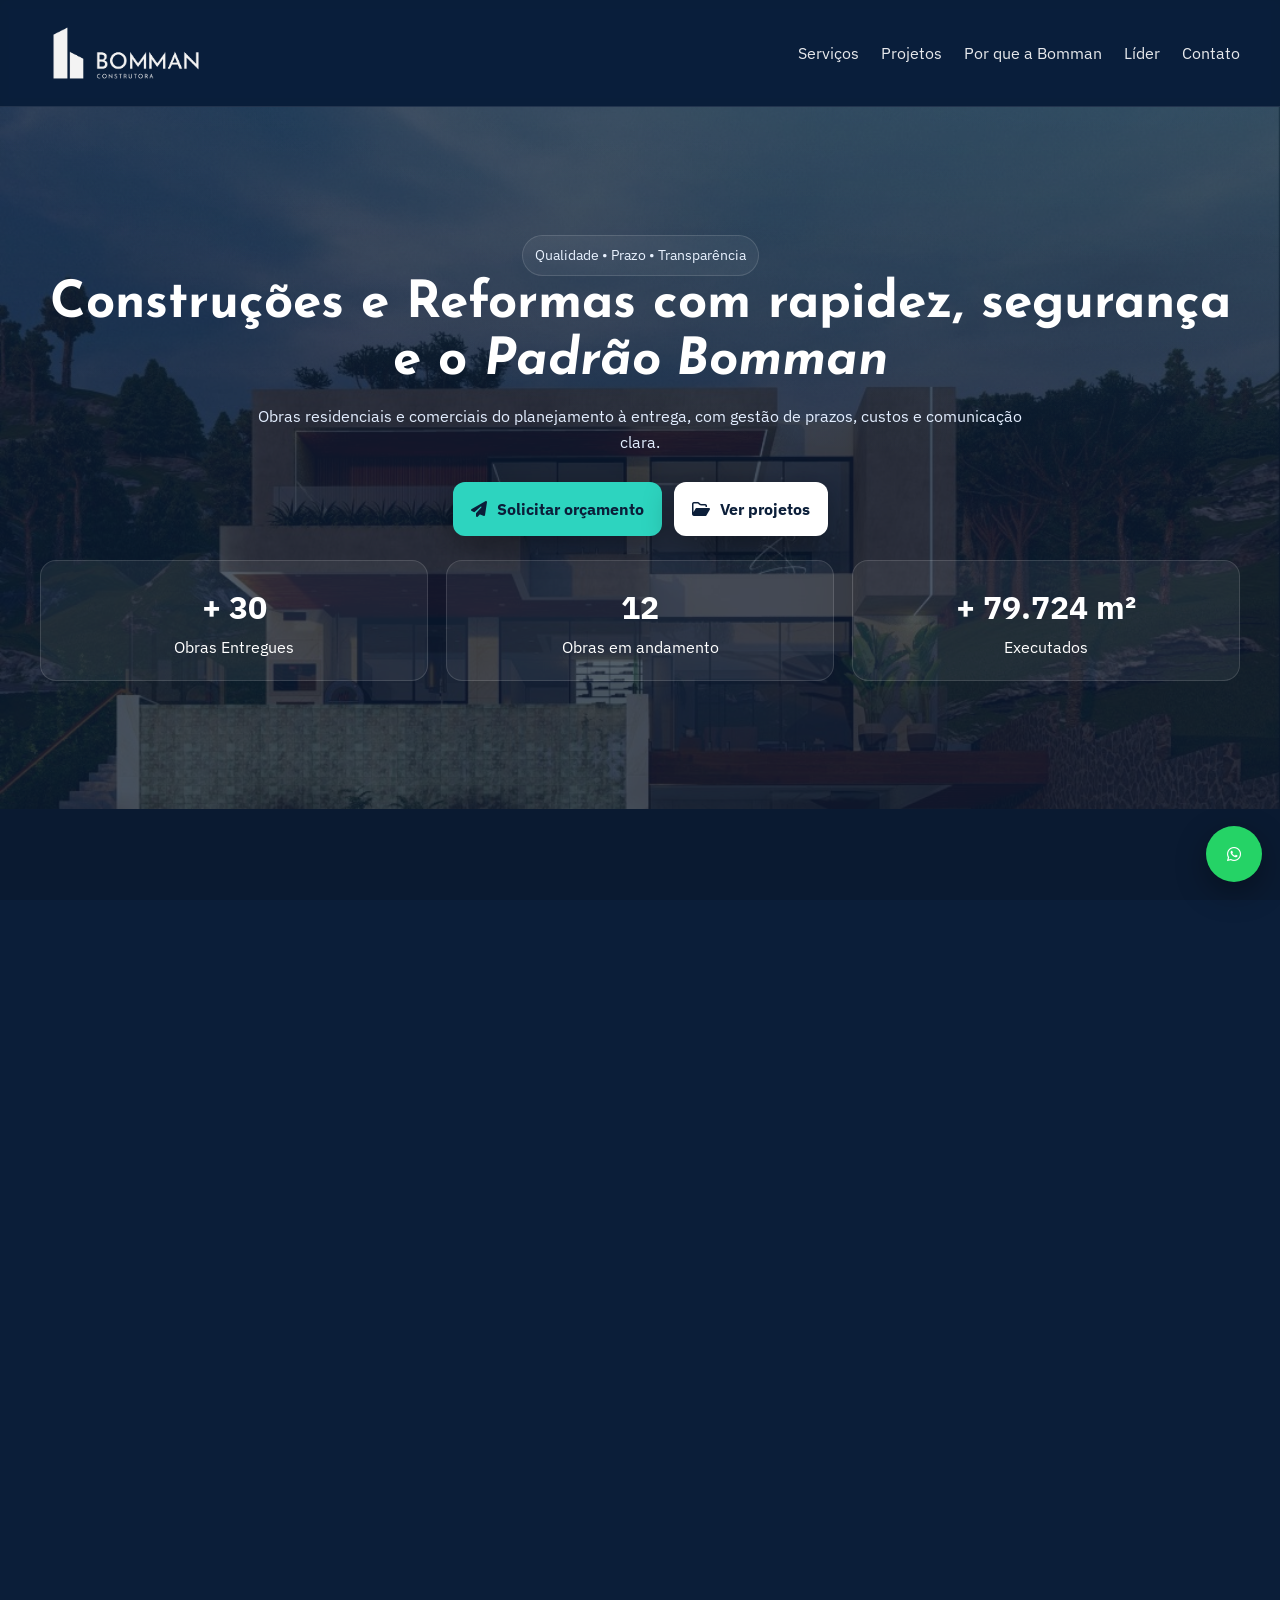
==== index.html @ c18bcabd "modularização" ====
﻿<!DOCTYPE html>
<html lang="pt-BR">
<head>
<meta charset="utf-8">
<meta name="viewport" content="width=device-width, initial-scale=1" />
<title>Bomman Construtora — Construções e Reformas com Padrão</title>
<meta name="description" content="Bomman Construtora: obras residenciais e comerciais, reformas e construções com rapidez, segurança e o Padrão Bomman.">
<meta name="theme-color" content="#0b1e39">
<link rel="preconnect" href="https://fonts.gstatic.com" crossorigin>
<link href="https://fonts.googleapis.com/css2?family=Josefin+Sans:wght@300;400;600;700&family=IBM+Plex+Sans:wght@300;400;500;600;700&display=swap" rel="stylesheet">
<link href="https://cdnjs.cloudflare.com/ajax/libs/font-awesome/6.5.0/css/all.min.css" rel="stylesheet">
<link rel="stylesheet" href="assets/css/styles.css">

<link rel="icon" type="image/x-icon" href="assets/img/favicon.ico">
<link rel="stylesheet" type="text/css" href="https://cdn.jsdelivr.net/npm/slick-carousel@1.8.1/slick/slick.css"/>
<link rel="stylesheet" type="text/css" href="https://cdn.jsdelivr.net/npm/slick-carousel@1.8.1/slick/slick-theme.css"/>
<script src="https://code.jquery.com/jquery-3.6.0.min.js"></script>
<script src="https://cdn.jsdelivr.net/npm/slick-carousel@1.8.1/slick/slick.min.js"></script>

















































</head>
<body>
<div class="progress" id="progress"></div>

<header class="header">
  <div class="container nav">
    <div class="brand"><a href="#home" class="brand-logo" aria-label="Bomman Construtora"><img src="assets/img/04-Logo-Horizontal-Light.png" alt="Bomman Construtora" height="78" style="width:auto;image-rendering:auto;display:block;"></a></div>
    <nav class="nav-links" aria-label="Principal">
      <a href="#servicos">Serviços</a>
      <a href="#portfolio">Projetos</a>
      <a href="#porque">Por que a Bomman</a>
      <a href="#lider">Líder</a>
      <a href="#contato">Contato</a>
    </nav>
    <button class="hamburger" aria-label="Menu"><i class="fa-solid fa-bars"></i></button>
  </div>
</header>

<!-- HERO -->
<section class="hero" id="home">
  <div class="inner container reveal">
    <span class="badge">Qualidade • Prazo • Transparência</span>
    <h1>Construções e Reformas com rapidez, segurança e o <em>Padrão Bomman</em></h1>
    <p>Obras residenciais e comerciais do planejamento à entrega, com gestão de prazos, custos e comunicação clara.</p>
    <div class="ctas">
      <a class="btn" href="#contato"><i class="fa-solid fa-paper-plane"></i> Solicitar orçamento</a>
      <a class="btn btn-outline" href="#portfolio"><i class="fa-regular fa-folder-open"></i> Ver projetos</a>
    </div>
    <div class="metrics mt-6">
      <div class="metric"><b class="count" data-target="30" data-prefix="+ ">0</b>Obras Entregues</div>
      <div class="metric"><b class="count" data-target="12">0</b>Obras em andamento</div>
      <div class="metric"><b class="count" data-target="80000" data-prefix="+ " data-suffix=" m²" data-format="br">0</b>Executados</div>
    </div>
  </div>
</section>


<!-- =================== QUEM SOMOS NÓS =================== -->

<section class="quem-somos section">
  <div class="container quem-grid">
    <div class="quem-text">
      <h2>Quem Somos Nós</h2>
      <p>A Bomman Construtora nasceu com o propósito de elevar o padrão da construção civil em Pernambuco. Atuamos com foco em qualidade, eficiência e relacionamento transparente, entregando obras que refletem o compromisso com a excelência e o respeito aos nossos clientes.</p>
    </div>
    <div class="quem-logo">
      <img src="assets/img/04-Logo-Horizontal-Light.png" alt="Bomman Construtora"></div>
  </div>
</section>


<!-- POR QUE A BOMMAN -->
<section class="section" id="porque">
  <div class="container">
    <div class="header-row">
      <h2>Por que a Bomman?</h2>
      <p class="sub">Diferenciais que viram recomendações</p>
    </div>
    <div class="center" style="margin:10px 0 16px"></div>
    <div id="pq-features" class="features">
      <div class="feature reveal">
        <i class="fi fa-solid fa-bolt"></i>
        <h3>Rapidez</h3>
        <p>Planejamento assertivo, suprimentos no tempo certo e equipes sincronizadas para entregar no prazo.</p>
      </div>
      <div class="feature reveal">
        <i class="fi fa-solid fa-shield-halved"></i>
        <h3>Segurança</h3>
        <p>Conformidade técnica (ABNT/NRs), gestão de riscos e respeito total às normas de segurança.</p>
      </div>
      <div class="feature reveal">
        <i class="fi fa-solid fa-handshake"></i>
        <h3>Confiabilidade</h3>
        <p>Transparência de custos e comunicação contínua. Você acompanha cada etapa da obra.</p>
      </div>
      <div class="feature reveal">
        <i class="fi fa-solid fa-star"></i>
        <h3>Padrão Bomman</h3>
        <p>Acabamento impecável, seleção criteriosa de materiais e checklist de qualidade em 100% dos serviços.</p>
      </div>
    </div>
  </div>
</section>

<!-- SERVIÇOS -->
<section class="section" id="servicos">
  <div class="container">
    <div class="header-row">
      <h2>Nossos Serviços</h2>
      <p class="sub">Soluções completas para sua obra</p>
    </div>

    <div class="grid grid-2">
      <!-- Card 1 -->
      <article class="card service-card reveal">
        <div class="card-body" style="padding:28px 28px 36px;">
          <div class="iconwrap" style="width:64px;height:64px;border-radius:14px;background:linear-gradient(135deg,#112845,#2b6fb0);color:#fff;display:grid;place-items:center;font-size:22px;margin-bottom:18px;">
            <i class="fa-solid fa-house-chimney"></i>
          </div>
          <h3 style="text-transform:uppercase;color:#112845;letter-spacing:.6px;">Construção de casas</h3>
          <p style="margin-top:12px;color:#133055;opacity:.9">Projetos e execução completa para residências com gestão técnica e qualidade construtiva.</p>
        </div>
      </article>

      <!-- Card 2 -->
      <article class="card service-card reveal">
        <div class="card-body" style="padding:28px 28px 36px;">
          <div class="iconwrap" style="width:64px;height:64px;border-radius:14px;background:linear-gradient(135deg,#112845,#2b6fb0);color:#fff;display:grid;place-items:center;font-size:22px;margin-bottom:18px;">
            <i class="fa-solid fa-computer"></i>
          </div>
          <h3 style="text-transform:uppercase;color:#112845;letter-spacing:.6px;">Projetos de engenharia e arquitetura</h3>
          <p style="margin-top:12px;color:#133055;opacity:.9">Elaboração de projetos técnicos, compatibilização e acompanhamento técnico.</p>
        </div>
      </article>

      <!-- Card 3 -->
      <article class="card service-card reveal">
        <div class="card-body" style="padding:28px 28px 36px;">
          <div class="iconwrap" style="width:64px;height:64px;border-radius:14px;background:linear-gradient(135deg,#112845,#2b6fb0);color:#fff;display:grid;place-items:center;font-size:22px;margin-bottom:18px;">
            <i class="fa-solid fa-trowel-bricks"></i>
          </div>
          <h3 style="text-transform:uppercase;color:#112845;letter-spacing:.6px;">Reformas, retrofits e ampliações de alto padrão</h3>
          <p style="margin-top:12px;color:#133055;opacity:.9">Intervenções que valorizam e modernizam ambientes mantendo a excelência construtiva.</p>
        </div>
      </article>

      <!-- Card 4 -->
      <article class="card service-card reveal">
        <div class="card-body" style="padding:28px 28px 36px;">
          <div class="iconwrap" style="width:64px;height:64px;border-radius:14px;background:linear-gradient(135deg,#112845,#2b6fb0);color:#fff;display:grid;place-items:center;font-size:22px;margin-bottom:18px;">
            <i class="fa-solid fa-handshake"></i>
          </div>
          <h3 style="text-transform:uppercase;color:#112845;letter-spacing:.6px;">Consultoria para financiamento e aprovação em prefeitura</h3>
          <p style="margin-top:12px;color:#133055;opacity:.9">Suporte técnico e documental para aprovação de projetos e orientação sobre financiamentos.</p>
        </div>
      </article>
    </div>
  </div>
</section>



<!-- VÍDEO INSTITUCIONAL -->
<section class="section video-block" id="video">
  <div class="container">
    <div class="header-row">
      <h2>Vídeo institucional</h2>
      <p class="sub">Conheça nosso padrão de obra</p>
    </div>

    <div class="video-wrap reveal">
     <img class="video-poster" src="assets/img/Bomman foto do Video.png" alt="Capa do vídeo">
      <div class="video-overlay">
        <button class="play-btn" id="openVideo" aria-label="Reproduzir vídeo">
          <i class="fa-solid fa-play"></i>
        </button>
        <span class="video-label">Assista ao vídeo</span>
      </div>
    </div>
  </div>
</section>


<!-- =================== NOSSOS DIFERENCIAIS (abaixo do vídeo) =================== -->
<section id="diferenciais">
  <div class="diff-wrap">
    <div class="container">
      <span class="diff-eyebrow">Nossos diferenciais</span>
      <h2 class="diff-title">Transparência, eficiência e presença em campo</h2>
      <p class="diff-sub">Clique nos itens para ver evidências reais do nosso acompanhamento e gestão.</p>

      <div class="diff-accordion">
        <details class="diff-item" open>
          <summary class="diff-summary"><span class="icon"><img src="assets/img/Sistema de gestao completo todo branco.png" alt="Sistema de gestão completo" style="width:48px;height:48px;object-fit:contain;display:inline-block;vertical-align:-6px;"></span> <b>Sistema de gestão completo</b></summary>
          <div class="diff-content" style="display:flex; gap:16px; padding:0 18px 18px 56px; overflow-x:auto;">
            <img src="assets/img/Gesta.jpg" alt="Cronograma de obra — Sistema de gestão" style="flex:0 0 calc(50% - 8px); width:calc(50% - 8px); object-fit:contain; height:auto;;">
            <img src="assets/img/Gesta2.jpg" alt="Relatório financeiro da obra — Sistema de gestão" style="flex:0 0 calc(50% - 8px); width:calc(50% - 8px); object-fit:contain; height:auto;;">
            <img src="assets/img/Gesta3.jpg" alt="Relatório complementar — Sistema de gestão" style="flex:0 0 calc(50% - 8px); width:calc(50% - 8px); object-fit:contain; height:auto;;">
            <img src="assets/img/Gesta4.jpg" alt="Centro de custos e gráficos — Sistema de gestão" style="flex:0 0 calc(50% - 8px); width:calc(50% - 8px); object-fit:contain; height:auto;;">
          </div>
        </details>

        <details class="diff-item">
          <summary class="diff-summary"><span class="icon"><img src="assets/img/Diario de obra todo branco.png" alt="Diário de obras" style="width:48px;height:48px;object-fit:contain;display:inline-block;vertical-align:-6px;"></span> <b>Diário de obras (fotos e relatórios)</b></summary>
          <div class="diff-content" style="display:flex; gap:16px; padding:0 18px 18px 56px; overflow-x:auto;">
            <img src="assets/img/diario1.jpg" alt="Registros de obra - conversas e fotos" style="flex:0 0 calc(50% - 8px); width:calc(50% - 8px); object-fit:contain; height:auto;">
            <img src="assets/img/diario2.png" alt="Registros de obra - diário fotográfico" style="flex:0 0 calc(50% - 8px); width:calc(50% - 8px); object-fit:contain; height:auto;">
          </div>
        </details>

        <details class="diff-item">
          <summary class="diff-summary"><span class="icon"><img src="assets/img/Equipe presente em campo engenharia  todo branco.png" alt="Equipe presente em campo" style="width:48px;height:48px;object-fit:contain;display:inline-block;vertical-align:-6px;"></span> <b>Equipe presente em campo</b></summary>
          <div class="diff-content" style="display:flex; gap:16px; padding:0 18px 18px 56px; overflow-x:auto;">
            <img src="assets/img/equipe1.jpg" alt="Equipe Bomman em obra - registro 1" style="flex:0 0 calc(33.33% - 11px); width:calc(33.33% - 11px); object-fit:contain; height:auto;">
            <img src="assets/img/equipe2.jpg" alt="Equipe Bomman em obra - registro 2" style="flex:0 0 calc(33.33% - 11px); width:calc(33.33% - 11px); object-fit:contain; height:auto;">
            <img src="assets/img/equipe3.jpg" alt="Equipe Bomman em obra - registro 3" style="flex:0 0 calc(33.33% - 11px); width:calc(33.33% - 11px); object-fit:contain; height:auto;">
            <img src="assets/img/equipe4.jpg" alt="Equipe Bomman em obra - registro 4" style="flex:0 0 calc(33.33% - 11px); width:calc(33.33% - 11px); object-fit:contain; height:auto;">
            <img src="assets/img/equipe5.jpg" alt="Equipe Bomman em obra - registro 5" style="flex:0 0 calc(33.33% - 11px); width:calc(33.33% - 11px); object-fit:contain; height:auto;">
            <img src="assets/img/equipe6.jpg" alt="Equipe Bomman em obra - registro 6" style="flex:0 0 calc(33.33% - 11px); width:calc(33.33% - 11px); object-fit:contain; height:auto;">
          </div>
        </details>

        
<details class="diff-item">
          <summary class="diff-summary"><span class="icon"><img src="assets/img/Qualidade e controle por etapa todo branco.png" alt="Qualidade na entrega" style="width:48px;height:48px;object-fit:contain;display:inline-block;vertical-align:-6px;"></span> <b>Qualidade na entrega</b></summary>
          <div class="diff-content" style="display:flex; gap:16px; padding:0 18px 18px 56px; overflow-x:auto;">
            <img src="assets/img/qualidade1.jpg" alt="Trabalho entregue - registro 1" style="flex:0 0 calc(50% - 10px); width:calc(50% - 10px); object-fit:contain; height:auto;">
            <img src="assets/img/qualidade2.jpg" alt="Trabalho entregue - registro 2" style="flex:0 0 calc(50% - 10px); width:calc(50% - 10px); object-fit:contain; height:auto;">
            <img src="assets/img/qualidade3.jpg" alt="Trabalho entregue - registro 3" style="flex:0 0 calc(50% - 10px); width:calc(50% - 10px); object-fit:contain; height:auto;">
            <img src="assets/img/qualidade4.jpg" alt="Trabalho entregue - registro 4" style="flex:0 0 calc(50% - 10px); width:calc(50% - 10px); object-fit:contain; height:auto;">
            <img src="assets/img/qualidade5.jpg" alt="Trabalho entregue - registro 5" style="flex:0 0 calc(50% - 10px); width:calc(50% - 10px); object-fit:contain; height:auto;">
            <img src="assets/img/qualidade6.jpg" alt="Trabalho entregue - registro 6" style="flex:0 0 calc(50% - 10px); width:calc(50% - 10px); object-fit:contain; height:auto;">
          </div>
        </details>

      </div>
    </div>
  </div>
</section>


</section>


<!-- PORTFÓLIO (Slick unificado) -->
<section class="section" id="portfolio" aria-label="Portfólio">
  <div class="container">
    <div class="header-row">
      <h2>Projetos em Andamento</h2>
      <p class="sub">Clique para ampliar</p>
    </div>

    <div class="portfolio-slick">
      <div class="portfolio-item"><img class="lb" src="assets/img/projeto1.jpg" alt="Projeto 01"></div>
      <div class="portfolio-item"><img class="lb" src="assets/img/projeto2.jpg" alt="Projeto 02"></div>
      <div class="portfolio-item"><img class="lb" src="assets/img/projeto3.jpg" alt="Projeto 03"></div>
      <div class="portfolio-item"><img class="lb" src="assets/img/projeto4.jpg" alt="Projeto 04"></div>
      <div class="portfolio-item"><img class="lb" src="assets/img/projeto5.jpg" alt="Projeto 05"></div>
      <div class="portfolio-item"><img class="lb" src="assets/img/projeto6.jpg" alt="Projeto 06"></div>
      <div class="portfolio-item"><img class="lb" src="assets/img/projeto7.jpg" alt="Projeto 07"></div>
      <div class="portfolio-item"><img class="lb" src="assets/img/projeto8.jpg" alt="Projeto 08"></div>
      <div class="portfolio-item"><img class="lb" src="assets/img/projeto9.jpg" alt="Projeto 09"></div>
      <div class="portfolio-item"><img class="lb" src="assets/img/projeto10.jpg" alt="Projeto 10"></div>
    </div>
  </div>
</section>

<!-- DEPOIMENTOS -->
<section class="elementor-section">
  <h2 class="elementor-heading-title">O que dizem nossos <b>clientes</b></h2>

  <div class="ha-slick-carousel">
    
    <!-- Exemplo: basta duplicar este bloco <div class="phone-item"> para adicionar mais prints -->
    <div class="phone-item">
      <div class="phone-frame">
        <img src="assets/img/cliente1.png" alt="Depoimento Cliente 1">
      </div>
    </div>
    <div class="phone-item">
      <div class="phone-frame">
        <img src="assets/img/cliente2.jpeg" alt="Depoimento Cliente 2">
      </div>
    </div>
    <div class="phone-item">
      <div class="phone-frame">
        <img src="assets/img/cliente4.png" alt="Depoimento Cliente 4">
      </div>
    </div>
<div class="phone-item">
      <div class="phone-frame">
        <img src="assets/img/cliente5.png" alt="Depoimento Cliente 5">
      </div>
    </div>
    <div class="phone-item">
      <div class="phone-frame">
        <img src="assets/img/cliente3.jpeg" alt="Depoimento Cliente 3">
      </div>
    </div>


  </div>
</section>







<!-- LÍDER -->
<section class="section" id="lider" aria-label="Líder">
  <div class="container">
    <div class="header-row">
      <h2>Líder</h2>
      <p class="sub">Responsável técnico e visão de excelência</p>
    </div>
    <div class="leader reveal">
      <img loading="lazy" src="assets/img/amadeu.jpg" alt="Amadeu Bomman — Engenheiro Civil">
      <div>
        <h3>Amadeu Bomman</h3>
        <div class="role">Engenheiro Civil • Especialização em Engenharia de Segurança do Trabalho • MBA em Gestão de Pessoas (Liderança)</div>
        <p class="mt-6">Conduz cada projeto com planejamento, segurança e transparência. Engenheiro civil, com especialização em Engenharia de Segurança do Trabalho e MBA em Gestão de Pessoas com foco em liderança organizacional. Mas mais do que títulos, carrega experiências que moldaram seu olhar sobre o que realmente significa construir.</p>
        <ul>
          <li>CREA ativo • Atualização contínua</li>
          <li>Gestão de cronograma e orçamento</li>
          <li>Boas práticas de sustentabilidade</li>
        </ul>
        <div class="mt-6">
          <a class="btn" href="#contato"><i class="fa-solid fa-calendar-check"></i> Agendar conversa</a>
        </div>
      </div>
    </div>
  </div>
</section>

<!-- CONTATO -->
<section class="section" id="contato" aria-label="Contato">
  <div class="container">
    <div class="header-row">
      <h2>Fale Conosco</h2>
      <p class="sub">Responderemos o quanto antes</p>
    </div>

    <div class="contact">
      
<form id="form" class="form" method="POST" action="https://formsubmit.co/amadeu@bomman.com.br">
  <!-- anti-spam -->
  <input type="text" name="_honey" style="display:none">
  <input type="hidden" name="_captcha" value="false">
  <input type="hidden" name="_subject" value="Contato do site - Bomman">
  <input type="hidden" name="_template" value="table">

  <div class="field">
    <label for="nome">Seu nome</label>
    <input id="nome" name="name" required minlength="3" placeholder="Seu nome completo">
  </div>
  <div class="field">
    <label for="email">Seu e-mail</label>
    <input id="email" name="email" type="email" required placeholder="voce@email.com">
  </div>
  <div class="field">
    <label for="msg">Mensagem</label>
    <textarea id="msg" name="message" rows="5" required minlength="10" placeholder="Conte rapidamente o que precisa"></textarea>
  </div>
  <button class="btn-send" type="submit"><i class="fa-solid fa-envelope"></i> Enviar mensagem</button>
  <p id="status" class="sub" aria-live="polite" style="margin-top:8px"></p>
</form>


      <aside class="aside">
        <div class="tile">
          <h3>Atendimento</h3>
          <p><i class="fa-brands fa-whatsapp"></i> WhatsApp: <b>+55 81 9888-9698</b></p>
          <p><i class="fa-solid fa-at"></i> E-mail: <b>contato@bomman.com.br</b></p>
        </div>
        <div class="tile">
          <h3>Redes sociais</h3>
          <div class="social">
            <a href="https://wa.me/5581998889698?text=Ol%C3%A1%2C%20Bomman!%20Tenho%20interesse%20em%20receber%20um%20or%C3%A7amento." target="_blank" rel="noopener" aria-label="WhatsApp"><i class="fa-brands fa-whatsapp"></i></a>
            <a href="https://www.instagram.com/bommanconstrutora/" target="_blank" rel="noopener" aria-label="Instagram"><i class="fa-brands fa-instagram"></i></a>
            <a href="https://www.linkedin.com/company/bomman-construtora/" target="_blank" rel="noopener" aria-label="LinkedIn"><i class="fa-brands fa-linkedin"></i></a>
            <a href="mailto:contato@bomman.com.br" aria-label="E-mail"><i class="fa-solid fa-envelope"></i></a>
          </div>
        </div>
        <div class="tile endereco-tile">
          <h3>Endereço</h3>

          <a class="endereco-link" href="https://www.google.com/maps/search/?api=1&query=International%20Trade%20Center%20%28ITC%29%20-%20Av.%20Ant%C3%B4nio%20de%20G%C3%B3es%20275%20-%20Sala%201102%20-%20Pina%2C%20Recife%20-%20PE%2C%2051110-000" target="_blank" rel="noopener">
            <p class="end-title">International Trade Center (ITC)</p>
            <p class="end-line">Av. Antônio de Góes, 275 • Sala 1102</p>
            <p class="end-line">Pina — Recife/PE • CEP 51110-000</p>
          </a>

          <div class="end-sep"></div>

          <p class="end-meta"><strong>Região atendida:</strong> Pernambuco • Paraíba</p>
          <p class="end-meta"><strong>Atendimento:</strong> Seg–Sex • 08h–18h</p>

          <a class="btn btn--map" href="https://www.google.com/maps/search/?api=1&query=International%20Trade%20Center%20%28ITC%29%20-%20Av.%20Ant%C3%B4nio%20de%20G%C3%B3es%20275%20-%20Sala%201102%20-%20Pina%2C%20Recife%20-%20PE%2C%2051110-000" target="_blank" rel="noopener">Como chegar</a>
        </div>
      </aside>
    </div>
  </div>
</section>

<!-- FOOTER -->
<footer class="footer">
  <div class="container footer-cols">
    <div>
      <div class="credits"><div class="logo" aria-label="Bomman"><img src="assets/img/01-Símbolo-Blue.png" alt="Símbolo Bomman"></div><b>Bomman Construtora</b></div>
      <p>Construção, reformas e projetos com excelência. Transparência de ponta a ponta e compromisso com o resultado.</p>
    </div>
    <div>
      <h4>Links</h4>
      <ul style="list-style:none;padding:0;margin-top:8px;display:grid;gap:8px">
        <li><a href="#servicos">Serviços</a></li>
        <li><a href="#portfolio">Projetos</a></li>
        <li><a href="#porque">Por que a Bomman</a></li>
        <li><a href="#lider">Líder</a></li>
        <li><a href="#contato">Contato</a></li>
      </ul>
    </div>
    <div>
      <h4>Social</h4>
      <ul style="list-style:none;padding:0;margin-top:8px;display:grid;gap:8px">
        <li><a href="https://www.instagram.com/bommanconstrutora/" target="_blank" rel="noopener">Instagram</a></li>
        <li><a href="https://www.linkedin.com/company/bomman-construtora/" target="_blank" rel="noopener">LinkedIn</a></li>
        <li><a href="https://wa.me/5581998889698?text=Ol%C3%A1%2C%20Bomman!%20Tenho%20interesse%20em%20receber%20um%20or%C3%A7amento." target="_blank" rel="noopener">WhatsApp</a></li>
        <li><a href="mailto:contato@bomman.com.br">E-mail</a></li>
      </ul>
    </div>
  </div>
  <div class="container" style="margin-top:16px;border-top:1px solid #ffffff14;padding-top:12px;display:flex;justify-content:space-between;gap:12px;flex-wrap:wrap">
    <small>&copy; 2025 Bomman Construtora. Todos os direitos reservados.</small>
    <small>Política de Privacidade • Termos</small>
  </div>
</footer>


<!-- Modal de Vídeo -->
<div class="videobox" id="videobox" aria-hidden="true" role="dialog" aria-label="Reprodução de vídeo">
  <div class="videobox-inner">
    <button class="vb-close" aria-label="Fechar vídeo"><i class="fa-solid fa-xmark"></i></button>
    <video id="vbVideo" controls preload="metadata">
      <source src="assets/video/Video Bomman.MOV" type="video/mp4">
      Seu navegador não suporta vídeo HTML5.
    </video>
  </div>
</div>


<!-- LIGHTBOX -->
<div class="lightbox" id="lightbox" aria-hidden="true" role="dialog" aria-label="Visualização">
  <button class="lb-close" aria-label="Fechar"><i class="fa-solid fa-xmark"></i></button>
  <img src="" alt="">
</div>

<!-- Floating -->
<a class="whats" href="https://wa.me/5581998889698?text=Ol%C3%A1%2C%20Bomman!%20Tenho%20interesse%20em%20receber%20um%20or%C3%A7amento." target="_blank" rel="noopener" aria-label="Falar no WhatsApp"><i class="fa-brands fa-whatsapp"></i></a>
<button class="top" id="topBtn" aria-label="Voltar ao topo"><i class="fa-solid fa-arrow-up"></i></button>









<!-- ==================== O que dizem nossos clientes ==================== -->

<!-- ==================== /O que dizem nossos clientes ==================== -->

<!-- Slick Carousel (loaded once in <head>) -->















<!-- Video play/close behavior patch (injected) -->
























<!-- PATCH: centralização do celular no carrossel de depoimentos (mobile) -->



<!-- ===== PATCH: Mobile menu (abre/fecha fora do menu, sempre abre ao clicar) ===== -->









<script src="assets/js/main.js" defer></script>
</body>
</html>
---- assets/css/styles.css ----
﻿:root{
  --brand:#0b1e39; --brand-2:#0a1a31; --brand-3:#112845;
  --white:#ffffff; --muted:#cfe0ff; --accent:#2dd4bf; --accent-2:#8be9dd;
  --shadow: 0 10px 30px rgba(0,0,0,.35); --radius:16px; --radius-sm:12px;
  --container:1200px;
}
*{box-sizing:border-box}
html,body{height:100%}
body{margin:0;font-family:'IBM Plex Sans',system-ui,-apple-system,Segoe UI,Roboto;
  background:var(--brand);color:var(--white);line-height:1.65;overflow-x:hidden}
img{max-width:100%;display:block}
a{color:inherit;text-decoration:none}
.container{max-width:var(--container);margin-inline:auto;padding:0 24px}
.section{padding:84px 0}
h1,h2,h3{margin:0 0 10px;font-family:'Josefin Sans',sans-serif;}
.badge{display:inline-block;padding:8px 12px;border-radius:999px;
  border:1px solid #ffffff22;background:#ffffff0d;color:#e9f2ff;font-size:.88rem}

/* Header */
.header{position:sticky;top:0;z-index:1000;backdrop-filter:saturate(180%) blur(6px);
  background:rgba(11,30,57,.9);border-bottom:1px solid #ffffff1a}
.nav{display:flex;align-items:center;justify-content:space-between;padding:14px 0}
.brand{display:flex;align-items:center;gap:12px}
.logo{width:40px;height:40px;border-radius:10px;background:#fff;display:grid;place-items:center;overflow:hidden}
.brand b{letter-spacing:.3px}
.nav-links{display:flex;gap:22px;align-items:center}
.nav-links a{opacity:.9}
.nav-links a.active,.nav-links a:hover{opacity:1}
.hamburger{display:none;font-size:24px;cursor:pointer}
@media (max-width:900px){
  .hamburger{display:block}
  .nav-links{position:fixed;left:0;right:0;top:60px;background:var(--brand-2);
    padding:22px;border-top:1px solid #ffffff1a;display:grid;gap:16px;
    transform:translateY(-120%);transition:.35s}
  .nav-links.open{transform:translateY(0)}
}

/* Barra progresso */
.progress{position:fixed;left:0;top:0;height:3px;background:linear-gradient(90deg,var(--accent),#61ffe9);
  width:0;z-index:1100}

/* Hero */
.hero{position:relative;min-height:78vh;display:grid;place-items:center;overflow:hidden;
  background:radial-gradient(1200px 500px at 85% -20%,rgba(45,212,191,.15),transparent),
             linear-gradient(180deg,rgba(255,255,255,.05),transparent 40%),var(--brand)}
.hero:after{content:"";position:absolute;inset:0;
  background:url('../img/PHOTO-2025-03-01-09-46-05 20.jpg') center/cover no-repeat;opacity:.25}
.hero .inner{position:relative;z-index:2;text-align:center;padding:60px 0}
.hero h1{font-size:clamp(2rem,4.2vw,3.2rem);line-height:1.12;margin-bottom:12px}
.hero p{max-width:780px;margin:0 auto 26px;color:#e3eeff}
.ctas{display:flex;gap:12px;justify-content:center;flex-wrap:wrap}
.btn{display:inline-flex;align-items:center;gap:10px;padding:14px 18px;border:0;border-radius:12px;cursor:pointer;
  background:var(--accent);color:#0b1e39;font-weight:800;box-shadow:var(--shadow);transition:.25s transform}
.btn:hover{transform:translateY(-2px)}
.btn-outline{background:#fff;color:#0b1e39}

/* Section headers */
.header-row{display:flex;align-items:end;justify-content:space-between;gap:24px;margin-bottom:28px}
.section h2{font-size:clamp(1.6rem,3vw,2.2rem)}
.sub{color:#cfe0ff;opacity:.9}

/* Grid base */
.grid{display:grid;gap:24px}
.grid-3{grid-template-columns:repeat(3,1fr)}
.grid-2{grid-template-columns:repeat(2,1fr)}
@media (max-width:1024px){.grid-3{grid-template-columns:repeat(2,1fr)}}
@media (max-width:720px){.grid-3,.grid-2{grid-template-columns:1fr}}

/* Cards */
.card{background:#fff;color:#0b1e39;border-radius:var(--radius);overflow:hidden;box-shadow:var(--shadow);transform:translateZ(0)}
.card-body{padding:20px}
.card h3{margin:0 0 6px}
.card p{margin:0}
.media{aspect-ratio:16/10;overflow:hidden;background:#dbe8ff}
.media img{width:100%;height:100%;object-fit:cover;transition:transform .55s}
.card:hover .media img{transform:scale(1.06)}
.iconwrap{width:64px;height:64px;border-radius:16px;display:grid;place-items:center;margin-bottom:10px;
  background:linear-gradient(135deg,#eaf5ff,#fff);border:1px solid #e6eef9;color:#0b1e39;font-size:26px}

/* Serviços com efeito */
.service{position:relative}
.service .card-body{position:relative}
.service .tag{position:absolute;top:12px;right:12px;background:#0b1e39;color:#fff;padding:6px 10px;border-radius:999px;font-size:.8rem}

/* Por que a Bomman (feature cards) */
.features{display:grid;gap:20px;grid-template-columns:repeat(4,1fr)}
@media (max-width:1024px){.features{grid-template-columns:repeat(2,1fr)}}
@media (max-width:680px){.features{grid-template-columns:1fr}}
.feature{background:linear-gradient(135deg,#ffffff10,#ffffff05);border:1px solid #ffffff22;border-radius:16px;padding:20px;position:relative;overflow:hidden}
.feature:before{content:"";position:absolute;inset:auto -20px -20px auto;width:120px;height:120px;border-radius:50%;
  background:radial-gradient(closest-side, #ffffff22, transparent);filter:blur(2px)}
.feature .fi{font-size:28px;margin-bottom:8px;color:var(--accent-2)}
.feature h3{margin:0 0 6px}
.feature p{margin:0;color:#d6e6ff}

/* Processo timeline */
.timeline{display:grid;gap:16px}
.step{display:grid;grid-template-columns:auto 1fr;gap:14px;align-items:start}
.dot{width:14px;height:14px;border-radius:50%;background:var(--accent);box-shadow:0 0 0 4px #2dd4bf33}
.step b{display:block}

/* Portfolio carousel */
.carousel{position:relative;border-radius:16px;border:1px solid #ffffff22;overflow:hidden}
.track{display:flex;transition:transform .6s ease}
.slide{flex:0 0 100%}
.slide img{width:100%;height:420px;object-fit:cover}
.cnav{position:absolute;right:10px;bottom:10px;display:flex;gap:8px}
.cnav button{width:10px;height:10px;border-radius:999px;border:0;background:#ffffff66;cursor:pointer}
.cnav button.active{background:#fff}
.prev,.next{position:absolute;top:50%;transform:translateY(-50%);background:#ffffffcc;color:#0b1e39;border:0;width:42px;height:42px;border-radius:50%;display:grid;place-items:center;cursor:pointer}
.prev{left:10px}.next{right:10px}

/* Lightbox */
.lightbox{position:fixed;inset:0;background:rgba(0,0,0,.85);display:none;place-items:center;z-index:1200}
.lightbox.open{display:grid}
.lightbox img{max-width:min(92vw,1200px);max-height:82vh;border-radius:12px;box-shadow:0 30px 80px rgba(0,0,0,.6)}
.lb-close{position:absolute;top:16px;right:16px;background:#fff;color:#0b1e39;border:0;width:42px;height:42px;border-radius:12px;display:grid;place-items:center;cursor:pointer}

/* Depoimentos */
.testi{position:relative;border:1px solid #ffffff22;border-radius:16px;overflow:hidden}
.ttrack{display:flex;transition:transform .6s ease}
.titem{flex:0 0 100%;padding:30px;background:#ffffff0f}
.titem p{color:#e3eeff}
.tnav{position:absolute;inset:auto 12px 12px auto;display:flex;gap:8px}
.dot{width:10px;height:10px;border-radius:999px;background:#fff3;cursor:pointer;border:1px solid #fff6}
.dot.active{background:#fff}

/* Leader */
.leader{display:grid;grid-template-columns: 360px 1fr;gap:24px;align-items:center;background:linear-gradient(135deg,#ffffff14,#ffffff08);border:1px solid #ffffff22;border-radius:16px;padding:20px}
.leader img{width:100%;border-radius:16px;box-shadow:var(--shadow)}
@media (max-width:900px){.leader{grid-template-columns:1fr}}
.role{opacity:.9}

/* Metrics counters */
.metrics{display:grid;gap:18px;grid-template-columns:repeat(auto-fit,minmax(220px,1fr));justify-content:center}
@media (max-width:1024px){.metrics{grid-template-columns:repeat(2,1fr)}}
@media (max-width:640px){.metrics{grid-template-columns:1fr}}
.metric{background:#ffffff0f;border:1px solid #ffffff22;border-radius:16px;padding:20px;text-align:center}
.metric b{display:block;font-size:2rem}

/* Contato */
.contact{display:grid;grid-template-columns:1.1fr .9fr;gap:24px}
@media (max-width:900px){.contact{grid-template-columns:1fr}}
.form{background:#ffffff0f;border:1px solid #ffffff22;border-radius:16px;padding:20px}
.field{display:grid;gap:8px;margin-bottom:12px}
.field input,.field textarea{background:#fff;color:#0b1e39;border:1px solid #e6eef9;border-radius:10px;padding:12px 14px;font-size:1rem}
.field input:focus,.field textarea:focus{outline:none;box-shadow:0 0 0 3px #2dd4bf40;border-color:#b6e6df}
.btn-send{background:var(--accent);color:#0b1e39;border:0;padding:12px 16px;border-radius:12px;font-weight:800;cursor:pointer}
.aside{display:grid;gap:14px}
.aside .tile{background:#09182c;border:1px solid #ffffff14;padding:18px;border-radius:12px}
.social{display:flex;gap:12px;align-items:center}
.social a{width:44px;height:44px;border-radius:10px;display:grid;place-items:center;background:#0a1a31;border:1px solid #ffffff1a}
.social a:hover{background:#0d2343}

/* Footer */
.footer{background:#081524;border-top:1px solid #ffffff14;padding:26px 0;color:#cfe0f4}
.footer-cols{display:grid;grid-template-columns:2fr 1fr 1fr;gap:18px}
@media (max-width:900px){.footer-cols{grid-template-columns:1fr}}
.credits{display:flex;gap:8px;align-items:center}

/* Floating */
.whats{position:fixed;right:18px;bottom:18px;width:56px;height:56px;border-radius:999px;background:#25d366;color:#fff;display:grid;place-items:center;z-index:1050;box-shadow:var(--shadow)}
.top{position:fixed;right:18px;bottom:86px;width:44px;height:44px;border-radius:999px;background:#0a1a31;color:#fff;border:1px solid #ffffff1a;display:grid;place-items:center;opacity:0;pointer-events:none;transition:.25s;z-index:1050}
.top.show{opacity:1;pointer-events:auto}

/* Reveal on scroll */
.reveal{opacity:0;transform:translateY(18px);transition:.6s ease}
.reveal.show{opacity:1;transform:none}

/* Helper */
.center{text-align:center}
.mt-6{margin-top:24px}
  .logo img{width:26px;height:auto;display:block}

@media (max-width: 768px) {
  body { font-size: 15px; line-height: 1.6; }
  h1, h2, h3 { font-size: 1.4rem; }
  .container { padding: 0 16px; }
  .nav-links { display: none; flex-direction: column; background: #0a1a31; position: absolute; top:60px; right:0; width:200px; padding:10px; border-radius:8px; }
  .nav-links a { padding:8px 0; }
  .hamburger { display: block; cursor: pointer; font-size: 24px; }
  .btn { padding:16px 20px; font-size:1rem; }
}
@media (max-width: 480px) {
  h1 { font-size: 1.2rem; }
  .btn { width:100%; text-align:center; }
}


/* ===== Animação dos 4 cards de serviços ===== */
.card.service-card{
  position: relative;
  overflow: visible;
  transition: transform .35s ease, box-shadow .35s ease;
  will-change: transform;
}
.card.service-card .card-body{
  background:#ffffff;
  border-radius:16px;
  transition: background .35s ease, box-shadow .35s ease;
}
.card.service-card:hover{
  transform: translateY(-8px);
  box-shadow: 0 22px 60px rgba(11,30,57,.28);
}
.card.service-card::after{
  content:"";
  position:absolute;
  left:20px; right:20px; bottom:-12px;
  height:12px; border-radius:10px;
  background:linear-gradient(90deg,#112845,#2b6fb0);
  opacity:.7; transform:scaleX(.8);
  transition: opacity .35s ease, transform .35s ease;
}
.card.service-card:hover::after{
  opacity:1; transform:scaleX(1);
}


.quem-somos{background:#0a1a31;padding:100px 0}
.quem-grid{display:grid;grid-template-columns:1.1fr .9fr;align-items:center;gap:40px}
.quem-text h2{font-size:clamp(1.8rem,3vw,2.6rem);margin-bottom:16px}
.quem-text p{color:#d8e6ff;margin-bottom:20px;max-width:640px}
.quem-logo{text-align:center}
.quem-logo img{max-width:340px;width:80%;height:auto;opacity:.95}
@media(max-width:900px){.quem-grid{grid-template-columns:1fr;text-align:center}.quem-logo{order:-1}}


/* ===== Portfolio Slick (igual ao prints, porém landscape) ===== */
.portfolio-slick{margin-top:10px;}
.portfolio-item{padding:10px}
.portfolio-item img{
  width:100%; height:420px; object-fit:cover; border-radius:16px;
  box-shadow: 0 12px 32px rgba(0,0,0,.35); border:1px solid #ffffff22;
}
/* setas/dots iguais */
.portfolio-slick .slick-prev, .portfolio-slick .slick-next{
  background:#0a1a31; color:#fff; border:none; border-radius:50%; width:42px; height:42px;
  display:flex!important; align-items:center; justify-content:center; z-index:5;
}
.portfolio-slick .slick-prev{ left:-50px } .portfolio-slick .slick-next{ right:-50px }
.portfolio-slick .slick-dots li button:before{ color:#fff; opacity:.5 }
.portfolio-slick .slick-dots li.slick-active button:before{ color:#fff; opacity:1 }
@media (max-width:1024px){ .portfolio-item img{ height:360px } }
@media (max-width:720px){ .portfolio-item img{ height:300px } .portfolio-slick .slick-prev{left:-30px} .portfolio-slick .slick-next{right:-30px} }


/* === Métrica fixa "+20.000 m²" (Executados) no padrão Bomman === */
.metrics .metric b.count-static{display:block;font-size:2rem;color:#fff;font-weight:800;line-height:1}


/* === Bloco de Vídeo (estilo Souza Amorim) === */
.video-block .header-row{margin-bottom:18px}
.video-wrap{position:relative;border-radius:16px;overflow:hidden;border:1px solid #ffffff22;
  box-shadow:0 20px 60px rgba(0,0,0,.35)}
.video-wrap video,
.video-wrap .video-poster{display:block;width:100%;height:520px;object-fit:cover;background:#0a1a31}
@media(max-width:1024px){ .video-wrap video,.video-wrap .video-poster{height:420px} }
@media(max-width:720px){ .video-wrap video,.video-wrap .video-poster{height:320px} }
.video-overlay{position:absolute;inset:0;display:grid;place-items:center;
  background:linear-gradient(180deg,rgba(0,0,0,.25),rgba(0,0,0,.35));transition:.3s}
.play-btn{width:86px;height:86px;border-radius:999px;border:0;
  background:#ffffffcc;color:#0b1e39;display:grid;place-items:center;
  box-shadow:0 10px 30px rgba(0,0,0,.35);cursor:pointer;font-size:26px;transition:.2s transform}
.play-btn:hover{transform:scale(1.05)}
.video-label{position:absolute;left:14px;bottom:14px;background:#0b1e39bd;border:1px solid #ffffff2a;
  padding:8px 12px;border-radius:10px;font-weight:700}

/* Modal de vídeo */
.videobox{position:fixed;inset:0;background:rgba(0,0,0,.9);display:none;place-items:center;z-index:1400}
.videobox.open{display:grid}
.videobox-inner{position:relative;width:min(1100px,92vw);}
.videobox video{width:100%;max-height:78vh;border-radius:12px;box-shadow:0 30px 80px rgba(0,0,0,.6);background:#000}
.vb-close{position:absolute;top:-50px;right:0;background:#fff;color:#0b1e39;border:0;width:44px;height:44px;border-radius:12px;
  display:grid;place-items:center;cursor:pointer}
@media (max-width:720px){.vb-close{top:-56px}}


/* --- Endereço (apenas este card) --- */
.endereco-tile .endereco-link{
  color: inherit;
  text-decoration: none;
  display: block;
}
.endereco-tile .end-title{
  font-weight: 800;
  margin: 0 0 6px;
}
.endereco-tile .end-line{
  margin: 0;
  opacity: .95;
  line-height: 1.35;
}
.endereco-tile .end-sep{
  height: 1px;
  background: rgba(255,255,255,.14);
  margin: 12px 0;
}
.endereco-tile .end-meta{
  margin: 6px 0;
  font-size: .95rem;
  opacity: .95;
}
.endereco-tile .btn--map{
  padding: 10px 14px;
  font-size: .95rem;
  margin-top: 8px;
}
@media (max-width: 520px){
  .endereco-tile .btn--map{
    width: 100%;
    justify-content: center;
  }
}


/* Ajuste mobile – espaçamento do selo (Qualidade • Prazo • Transparência) */
@media (max-width: 768px) {
  .hero-badge,
  .badge,
  .pill,
  .hero-tag {
    margin-bottom: 24px !important;
  }
}

.slick-carousel { margin-top: 40px; }
.phone-item { padding: 10px; display: flex; justify-content: center; }
.phone-item img { border: 12px solid #111; border-radius: 40px; width: 280px; height: 560px;
  object-fit: cover; background: #000; box-shadow: 0 8px 20px rgba(0,0,0,0.3); }
@media (max-width: 700px) { .phone-item img { width: 240px; height: 480px; } }

/* === Nossos Diferenciais (accordion hero-like) === */
.diff-wrap{
  position: relative;
  min-height: 100vh;
  display:flex; align-items:center;
  background:
    linear-gradient(to right, rgba(10,28,51,.92) 0%, rgba(10,28,51,.86) 36%, rgba(10,28,51,.72) 60%, rgba(10,28,51,.55) 100%),
    url('https://images.unsplash.com/photo-1484154218962-a197022b5858?q=80&w=1920&auto=format&fit=crop') center/cover no-repeat;
}
.diff-wrap .container{ width: min(1180px, 92%); margin: 64px auto; }
.diff-eyebrow{
  display:inline-block; padding:10px 16px; border-radius:999px;
  background:rgba(0,0,0,.35); border:1px solid rgba(255,255,255,.08);
  color:#bcd0ef; letter-spacing:.12em; text-transform:uppercase;
  font-size:13px; margin-bottom:14px;
}
.diff-title{ font-size: clamp(30px, 5vw, 46px); margin:0 0 10px 0; }
.diff-sub{ color:#bcd0ef; margin: 0 0 26px 0; }

.diff-accordion{ display:grid; gap:12px; }
.diff-item{
  background:rgba(16,37,68,.55); backdrop-filter: blur(8px);
  border:1px solid rgba(255,255,255,.08); border-radius:14px;
  overflow:hidden;
}
.diff-summary{
  cursor:pointer; padding:18px 18px;
  display:flex; align-items:center; gap:12px; user-select:none;
}
.diff-summary b{ font-size:18px; }
.diff-summary .icon{ color:#14b8a6; }
.diff-content{
  display:grid; grid-template-columns: 1fr 1fr; gap:16px;
  padding: 0 18px 18px 56px;
}
.diff-content img{
  width:100%; height:220px; object-fit:cover;
  border-radius:12px; box-shadow: 0 24px 60px rgba(0,0,0,.35);
}
details.diff-item:not([open]) .diff-content{ display:none; }

@media (max-width: 880px){
  .diff-content{ grid-template-columns:1fr; padding: 0 18px 18px 56px; }
}

/* === CTA scroll-in (hero) — minimal & scoped === */
.hero .ctas { will-change: opacity, transform }
.hero .ctas.cta-hide { opacity: 0; transform: translateY(12px) scale(.985) }
.hero .ctas.cta-in   { opacity: 1; transform: none; transition: transform .55s cubic-bezier(.2,.7,.2,1), opacity .55s }
@media (prefers-reduced-motion: reduce){
  .hero .ctas { opacity:1 !important; transform:none !important; transition:none !important }
}

/* === "Por que a Bomman?" feature animations (scoped) === */
#pq-features { position: relative; }
#pq-features .feature{
  --sx: 0px;
  filter: blur(6px);
  transition-delay: var(--delay, 0ms);
  --mx:50%; --my:50%;
  background:
    radial-gradient(220px 220px at var(--mx) var(--my), rgba(139,233,221,.10), transparent 55%),
    linear-gradient(135deg,#ffffff10,#ffffff05);
  border:1px solid #ffffff22;
  transform: translate(var(--sx, 0px), 16px) scale(.985);
  opacity: 0;
  transition: transform 0.9s cubic-bezier(.2,.7,.2,1), opacity 0.9s, box-shadow 0.6s, border-color 0.6s;
  box-shadow: 0 10px 26px rgba(0,0,0,.25);
  overflow:hidden;
  will-change: transform, opacity;
}
#pq-features .feature.in{ opacity:1; transform: translate(0, 0) scale(1); filter: none; }
#pq-features .feature .fi{ display:inline-block; transform: scale(.9); transition: transform .4s ease; }
#pq-features .feature.in .fi{ animation: pqIconPop .8s var(--delay,0ms) cubic-bezier(.2,.7,.2,1) both; }
@keyframes pqIconPop { 0%{ transform: scale(.6); opacity:.4 } 60%{ transform: scale(1.15) } 100%{ transform: scale(1); opacity:1 } }

/* hover elevation + diagonal shine */
#pq-features .feature:hover{ box-shadow: 0 16px 46px rgba(0,0,0,.35); border-color: #8be9dd55; }
#pq-features .feature::after{
  content:""; position:absolute; inset:-40%; transform: rotate(20deg) translateX(-120%);
  background: linear-gradient(90deg, transparent 0%, rgba(255,255,255,.18) 45%, transparent 60%);
  transition: transform .8s cubic-bezier(.2,.7,.2,1);
  pointer-events:none;
}
#pq-features .feature:hover::after{ transform: rotate(20deg) translateX(40%) }

/* Reduced motion */
@media (prefers-reduced-motion: reduce){
  #pq-features .feature{
  --sx: 0px;
  filter: blur(6px);
  transition-delay: var(--delay, 0ms); animation:none !important; transition:none !important; opacity:1 !important; transform:none !important }
  #pq-features .feature::after{ display:none }
}

/* Alternating slide-in (Por que a Bomman?) */
#pq-features .feature:nth-child(odd){ --sx: -28px }
#pq-features .feature:nth-child(even){ --sx: 28px }
@media (max-width: 680px){
  #pq-features .feature:nth-child(odd){ --sx: -18px }
  #pq-features .feature:nth-child(even){ --sx: 18px }
}

/* === Nossos Serviços: arrival animations (scoped) === */
#servicos .grid .service-card{
  --sx: 0px;
  opacity: 0;
  transform: translate(var(--sx, 0px), 16px) scale(.985);
  filter: blur(6px);
  transition: transform .75s cubic-bezier(.2,.7,.2,1), opacity .75s, filter .75s;
  transition-delay: var(--delay, 0ms);
  will-change: transform, opacity, filter;
}
#servicos .grid .service-card.in{
  opacity: 1;
  transform: translate(0,0) scale(1);
  filter: none;
}
/* Alternância: 1º/3º da esquerda; 2º/4º da direita */
#servicos .grid .service-card:nth-child(odd){ --sx: -28px }
#servicos .grid .service-card:nth-child(even){ --sx: 28px }
@media (max-width: 680px){
  #servicos .grid .service-card:nth-child(odd){ --sx: -16px }
  #servicos .grid .service-card:nth-child(even){ --sx: 16px }
}
@media (prefers-reduced-motion: reduce){
  #servicos .grid .service-card{ opacity:1 !important; transform:none !important; filter:none !important; transition:none !important }
}

/* === Vídeo institucional: arrival from bottom (no blur, scoped) === */
#video .video-wrap.video-hide { opacity: 0; transform: translateY(24px); }
#video .video-wrap.video-in   { opacity: 1; transform: none; transition: transform .65s cubic-bezier(.2,.7,.2,1), opacity .65s; }
#video .video-wrap .video-overlay,
#video .video-wrap .video-label {
  opacity: 0; transform: translateY(10px);
  transition: transform .6s cubic-bezier(.2,.7,.2,1) .12s, opacity .6s .12s;
}
#video .video-wrap.video-in .video-overlay,
#video .video-wrap.video-in .video-label {
  opacity: 1; transform: none;
}
@media (prefers-reduced-motion: reduce){
  #video .video-wrap{ opacity:1 !important; transform:none !important; transition:none !important }
  #video .video-wrap .video-overlay, #video .video-wrap .video-label{ opacity:1 !important; transform:none !important; transition:none !important }
}

/* === Nossos diferenciais: arrival (scoped) === */
#diferenciais .diff-eyebrow, #diferenciais .diff-title, #diferenciais .diff-sub{
  opacity: 0; transform: translateY(12px);
  transition: transform .6s cubic-bezier(.2,.7,.2,1), opacity .6s;
}
#diferenciais.diff-in .diff-eyebrow,
#diferenciais.diff-in .diff-title,
#diferenciais.diff-in .diff-sub{ opacity:1; transform:none }
#diferenciais .diff-accordion .diff-item{
  opacity: 0; transform: translateY(14px);
  transition: transform .6s cubic-bezier(.2,.7,.2,1), opacity .6s;
  transition-delay: var(--delay, 0ms);
  will-change: transform, opacity;
}
#diferenciais.diff-in .diff-accordion .diff-item{ opacity:1; transform:none }
@media (prefers-reduced-motion: reduce){
  #diferenciais .diff-eyebrow, #diferenciais .diff-title, #diferenciais .diff-sub,
  #diferenciais .diff-accordion .diff-item{
    opacity:1 !important; transform:none !important; transition:none !important;
  }
}

/* === Líder: arrival (scoped) === */
#lider .leader.leader-hide { opacity: 0; transform: translateY(18px) scale(.985); }
#lider .leader.leader-in   { opacity: 1; transform: none; transition: transform .6s cubic-bezier(.2,.7,.2,1), opacity .6s; }

/* optional light stagger on inner content */
#lider .leader.leader-in img   { transition: transform .6s cubic-bezier(.2,.7,.2,1), opacity .6s; transition-delay: .06s }
#lider .leader.leader-in h3,
#lider .leader.leader-in .role,
#lider .leader.leader-in p,
#lider .leader.leader-in ul,
#lider .leader.leader-in .btn { transition: transform .6s cubic-bezier(.2,.7,.2,1), opacity .6s; transition-delay: .12s }

@media (prefers-reduced-motion: reduce){
  #lider .leader{ opacity:1 !important; transform:none !important; transition:none !important }
  #lider .leader img,
  #lider .leader h3,
  #lider .leader .role,
  #lider .leader p,
  #lider .leader ul,
  #lider .leader .btn{ transition:none !important }
}

/* === Líder: creative arrival (scoped, no blur) === */
#lider .leader{ perspective: 900px }

/* Initial states for split entrance */
#lider .leader.leader-hide > img{
  opacity: 0;
  transform: translateX(-28px) translateY(6px) rotate(-2deg) scale(.995);
}
#lider .leader.leader-hide > div{
  opacity: 0;
  transform: translateX(28px) translateY(6px) scale(.995);
}

/* Animate in */
#lider .leader > img,
#lider .leader > div{
  transition: transform .85s cubic-bezier(.2,.7,.2,1), opacity .85s;
  will-change: transform, opacity;
}
#lider .leader.leader-in > img,
#lider .leader.leader-in > div{
  opacity: 1;
  transform: none;
}

/* Micro-lift on image hover for a premium feel */
#lider .leader:hover > img{
  transform: translateY(-4px) rotate(.6deg) scale(1.01);
  transition-duration: .4s;
}

/* CTA shimmer on hover (only inside Líder) */
#lider .leader .btn{ position: relative; overflow: hidden }
#lider .leader .btn::after{
  content:""; position:absolute; inset:-20% -60%; transform: rotate(18deg) translateX(-120%);
  background: linear-gradient(90deg, transparent 0%, rgba(255,255,255,.28) 45%, transparent 60%);
  transition: transform .7s cubic-bezier(.2,.7,.2,1);
  pointer-events:none;
}
#lider .leader .btn:hover::after{ transform: rotate(18deg) translateX(20%) }

@media (prefers-reduced-motion: reduce){
  #lider .leader > img,
  #lider .leader > div{ transition: none !important; transform: none !important; opacity: 1 !important }
  #lider .leader:hover > img{ transform: none !important }
  #lider .leader .btn::after{ display:none }
}

/* === Fale Conosco: arrival (scoped) === */
#contato .header-row.fc-hide { opacity: 0; transform: translateY(10px); }
#contato .header-row.fc-in   { opacity: 1; transform: none; transition: transform .6s cubic-bezier(.2,.7,.2,1), opacity .6s; }

#contato .contact.fc-hide { opacity: 0; transform: translateY(16px); }
#contato .contact.fc-in   { opacity: 1; transform: none; transition: transform .65s cubic-bezier(.2,.7,.2,1), opacity .65s; }

/* Stagger inside the grid */
#contato .contact .form,
#contato .contact .aside .tile{
  opacity: 0; transform: translateY(12px);
  transition: transform .6s cubic-bezier(.2,.7,.2,1), opacity .6s;
  transition-delay: var(--delay, 0ms);
}
#contato .contact.fc-in .form,
#contato .contact.fc-in .aside .tile{ opacity:1; transform:none }

/* Stagger the form fields for a polished feel */
#contato .form .field,
#contato .form .btn-send{ opacity:0; transform: translateY(8px); transition: transform .5s cubic-bezier(.2,.7,.2,1), opacity .5s; transition-delay: var(--delay, 0ms) }
#contato .contact.fc-in .form .field,
#contato .contact.fc-in .form .btn-send{ opacity:1; transform:none }

@media (prefers-reduced-motion: reduce){
  #contato .header-row, #contato .contact,
  #contato .contact .form, #contato .contact .aside .tile,
  #contato .form .field, #contato .form .btn-send{
    opacity:1 !important; transform:none !important; transition:none !important;
  }
}

/* Patch mínimo: desabilita apenas o scroll horizontal sem alterar layout/funcionalidade */
html, body { max-width: 100%; overflow-x: hidden; }

/* Desktop-only: mantém o número do 4º card em uma linha e alinha com os demais */
@media (min-width: 1025px){
  .metrics .metric:nth-child(4) b { white-space: nowrap; }
}

/* ===== PATCH: Setas visíveis no carrossel de depoimentos (somente mobile) ===== */
@media (max-width: 640px){
  .ha-slick-carousel .slick-prev,
  .ha-slick-carousel .slick-next{
    position: absolute;
    top: 50%;
    transform: translateY(-50%);
    width: 40px;
    height: 40px;
    display: flex !important;
    align-items: center;
    justify-content: center;
    z-index: 20;
  }
  .ha-slick-carousel .slick-prev{ left: 8px !important; }
  .ha-slick-carousel .slick-next{ right: 8px !important; }
}

/* ===== FINAL PATCH: menu mobile à direita, sem alterar o restante ===== */
@media (max-width: 900px){
  header .nav-links{
    position: absolute !important;
    top: 60px !important;
    right: 0 !important;
    left: auto !important;
    width: 220px !important;
    transform: none !important;        /* cancela slide full-width */
    background: #0a1a31 !important;
    border-radius: 10px !important;
    border: 1px solid #ffffff1a !important;
    padding: 10px !important;
    display: none;                     /* fechado por padrão */
    z-index: 1200 !important;
  }
  header .nav-links.open{
    display: flex !important;
    flex-direction: column !important;
    gap: 10px !important;
  }
  header .nav-links a{ padding: 8px 6px !important; }
}

/* === PREROLL 1s + fade suave do vídeo (escopo: .videobox) === */
.videobox .vb-pre {
  position: absolute; inset: 0;
  display: none; align-items: center; justify-content: center;
  background: rgba(0,0,0,0.85);
  z-index: 3;
}
.videobox .vb-pre.show { display: flex; animation: vbPreIn .25s ease both; }

.videobox .vb-pre .playwrap{
  width: 96px; height: 96px; border-radius: 999px;
  display: grid; place-items: center;
  background: rgba(255,255,255,0.92); color: #0b1e39;
  box-shadow: 0 10px 30px rgba(0,0,0,.35);
  transform: scale(.94);
  animation: vbPulse 1s ease infinite;
}
.videobox .vb-pre .playwrap i{ font-size: 34px; }

/* Fade suave do vídeo ao iniciar */
.videobox video.vb-fade { opacity: 0; transition: opacity .45s ease; }
.videobox video.vb-fade.show { opacity: 1; }

@keyframes vbPreIn { from { opacity: 0 } to { opacity: 1 } }
@keyframes vbPulse { 0%{ transform: scale(.94) } 50%{ transform: scale(1) } 100%{ transform: scale(.94) } }

/* ===== PATCH: #diferenciais imagens maiores (somente mobile) ===== */
@media (max-width: 768px){
  #diferenciais .diff-wrap{
    min-height: auto !important;
    padding: 36px 0 !important;
  }
  #diferenciais .diff-wrap .container{
    margin: 40px auto !important;
  }
  /* menos recuo no conteúdo para ganhar largura */
  #diferenciais .diff-content{
    padding: 12px 14px 18px 14px !important;
    gap: 12px !important;
    overflow-x: auto !important;
    -webkit-overflow-scrolling: touch;
    scroll-snap-type: x mandatory;
  }
  /* imagens bem maiores no carrossel horizontal */
  #diferenciais .diff-content img{
    flex: 0 0 88% !important;
    width: 88% !important;
    max-width: 88% !important;
    height: auto !important;
    object-fit: contain !important;
    scroll-snap-align: start;
  }
}
@media (max-width: 480px){
  #diferenciais .diff-content img{
    flex-basis: 92% !important;
    width: 92% !important;
    max-width: 92% !important;
  }
}

.phone-item {
  padding: 20px;
  display: flex;
  justify-content: center;
}
.phone-mockup {
  position: relative;
  width: 280px;
  height: 560px;
  border-radius: 40px;
  background: #111;
  box-shadow: 0 12px 28px rgba(0,0,0,0.4);
  overflow: hidden;
  border: 12px solid #000;
}
.phone-mockup:before {
  content: "";
  position: absolute;
  top: 8px;
  left: 50%;
  transform: translateX(-50%);
  width: 60px;
  height: 8px;
  border-radius: 4px;
  background: #222;
}
.phone-mockup .screen {
  width: 100%;
  height: 100%;
  object-fit: cover;
  border-radius: 28px;
}
@media (max-width: 768px) {
  .phone-mockup {
    width: 240px;
    height: 480px;
  }
}

.elementor-heading-title {
    font-size: 32px;
    text-align: center;
    margin: 30px 0;
    font-weight: bold;
  }

  .ha-slick-carousel {
    width: 90%;
    margin: auto;
  }

  .phone-item {
    display: flex;
    justify-content: center;
    align-items: center;
    padding: 15px;
  }

  .phone-frame {
    position: relative;
    width: 280px;
    height: 550px;
    background: #000;
    border-radius: 40px;
    padding: 20px 10px;
    box-shadow: 0 5px 15px rgba(0,0,0,0.3);
    display: flex;
    justify-content: center;
    align-items: center;
  }

  .phone-frame img {
    width: 100%;
    height: 100%;
    object-fit: contain;
    object-position: center;
    background: #fff;
    border-radius: 25px;
  }

  /* Setas */
  .slick-prev, .slick-next {
    background: #000;
    color: #fff;
    border: none;
    border-radius: 50%;
    width: 40px;
    height: 40px;
    display: flex !important;
    align-items: center;
    justify-content: center;
    z-index: 10;
  }
  .slick-prev { left: -50px; }
  .slick-next { right: -50px; }

  /* Bolinhas */
  .slick-dots li button:before {
    font-size: 12px;
    color: #000;
  }
  .slick-dots li.slick-active button:before {
    color: #ff4444;
  }

  @media (max-width: 768px) {
    .phone-frame {
      width: 220px;
      height: 450px;
    }
  }

  @media (max-width: 480px) {
    .phone-frame {
      width: 180px;
      height: 380px;
    }
  }

.quem-somos{background:#0a1a31;padding:100px 0}
.quem-grid{display:grid;grid-template-columns:1.1fr .9fr;align-items:center;gap:40px}
.quem-text h2{font-size:clamp(1.8rem,3vw,2.6rem);margin-bottom:16px}
.quem-text p{color:#d8e6ff;margin-bottom:20px;max-width:600px}
.quem-somos{background:#0a1a31;padding:100px 0}
.quem-grid{display:grid;grid-template-columns:1.1fr .9fr;align-items:center;gap:40px}
.quem-text h2{font-size:clamp(1.8rem,3vw,2.6rem);margin-bottom:16px}
.quem-text p{color:#d8e6ff;margin-bottom:20px;max-width:600px}
.quem-logo{text-align:center}
.quem-logo img{max-width:340px;width:80%;height:auto;opacity:.95}
@media(max-width:900px){.quem-grid{grid-template-columns:1fr;text-align:center}.quem-logo{order:-1}}

/* Escopo: apenas ".ha-slick-carousel" (não afeta outros carrosséis) */
@media (max-width: 640px){
  .ha-slick-carousel .slick-slide {
    display: flex !important;
    justify-content: center !important;
  }
  .ha-slick-carousel .phone-item {
    width: 100%;
    display: flex;
    justify-content: center !important;
    align-items: center;
  }
  .ha-slick-carousel .slick-track {
    display: flex !important;
    align-items: center;
  }
}
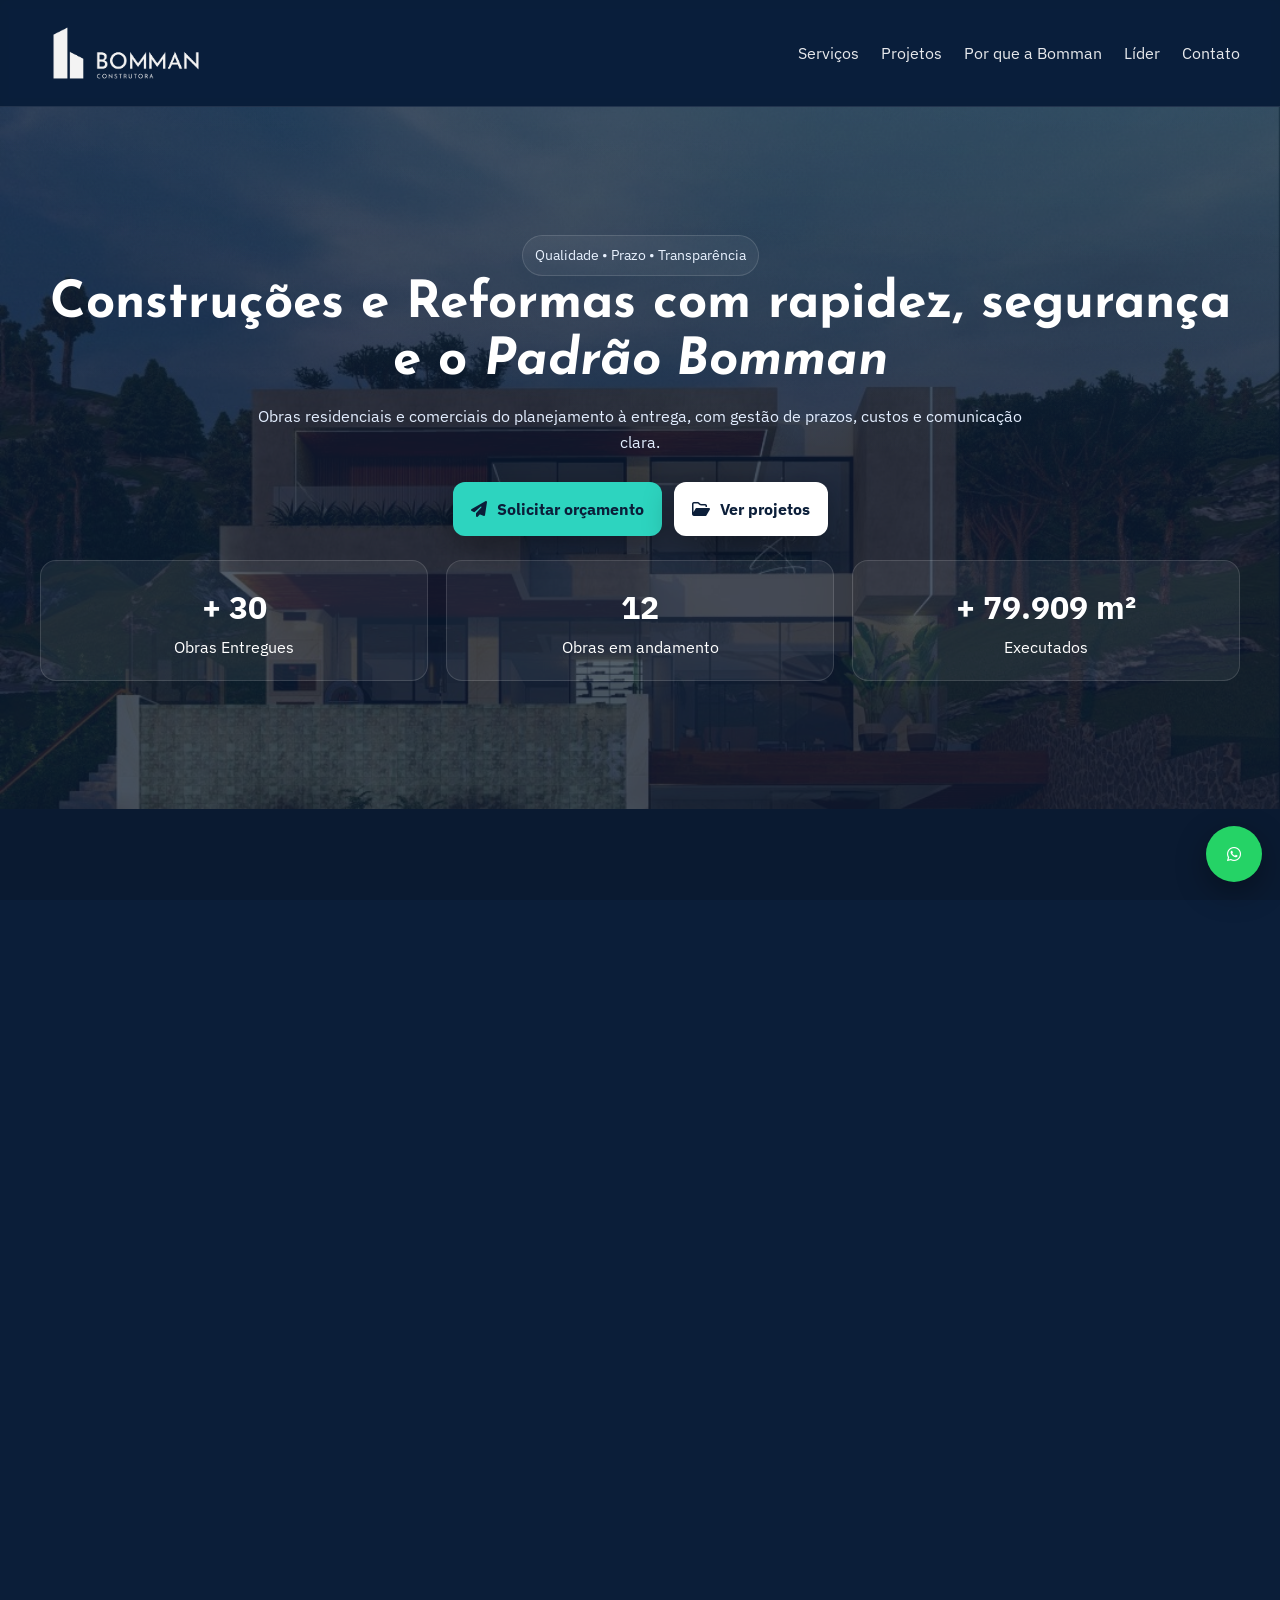
==== commit 57ea52e7: "Adicionando vídeo institucional" ====
--- a/index.html
+++ b/index.html
@@ -218,10 +218,22 @@
     <div class="video-wrap reveal">
      <img class="video-poster" src="assets/img/Bomman foto do Video.png" alt="Capa do vídeo">
       <div class="video-overlay">
-        <button class="play-btn" id="openVideo" aria-label="Reproduzir vídeo">
+        <button class="play-btn" id="openVideo" data-video-src="assets/video/Video Bomman.MOV" aria-label="Reproduzir vídeo">
           <i class="fa-solid fa-play"></i>
         </button>
         <span class="video-label">Assista ao vídeo</span>
+      </div>
+    </div>
+
+    <div class="mt-6 reveal">
+      <div class="feature" style="display:flex;align-items:center;justify-content:space-between;gap:16px">
+        <div>
+          <h3 style="margin:0 0 6px">Depoimento de cliente</h3>
+          <p style="margin:0;color:#d6e6ff">Assista um relato rápido sobre a experiência com a Bomman.</p>
+        </div>
+        <button class="btn btn-outline" type="button" data-video-open data-video-src="assets/video/depoimento do cliente.MOV">
+          <i class="fa-solid fa-play"></i> Assistir
+        </button>
       </div>
     </div>
   </div>
@@ -490,7 +502,7 @@
   <div class="videobox-inner">
     <button class="vb-close" aria-label="Fechar vídeo"><i class="fa-solid fa-xmark"></i></button>
     <video id="vbVideo" controls preload="metadata">
-      <source src="assets/video/Video Bomman.MOV" type="video/mp4">
+      <source id="vbSource" src="assets/video/Video Bomman.MOV" type="video/quicktime">
       Seu navegador não suporta vídeo HTML5.
     </video>
   </div>
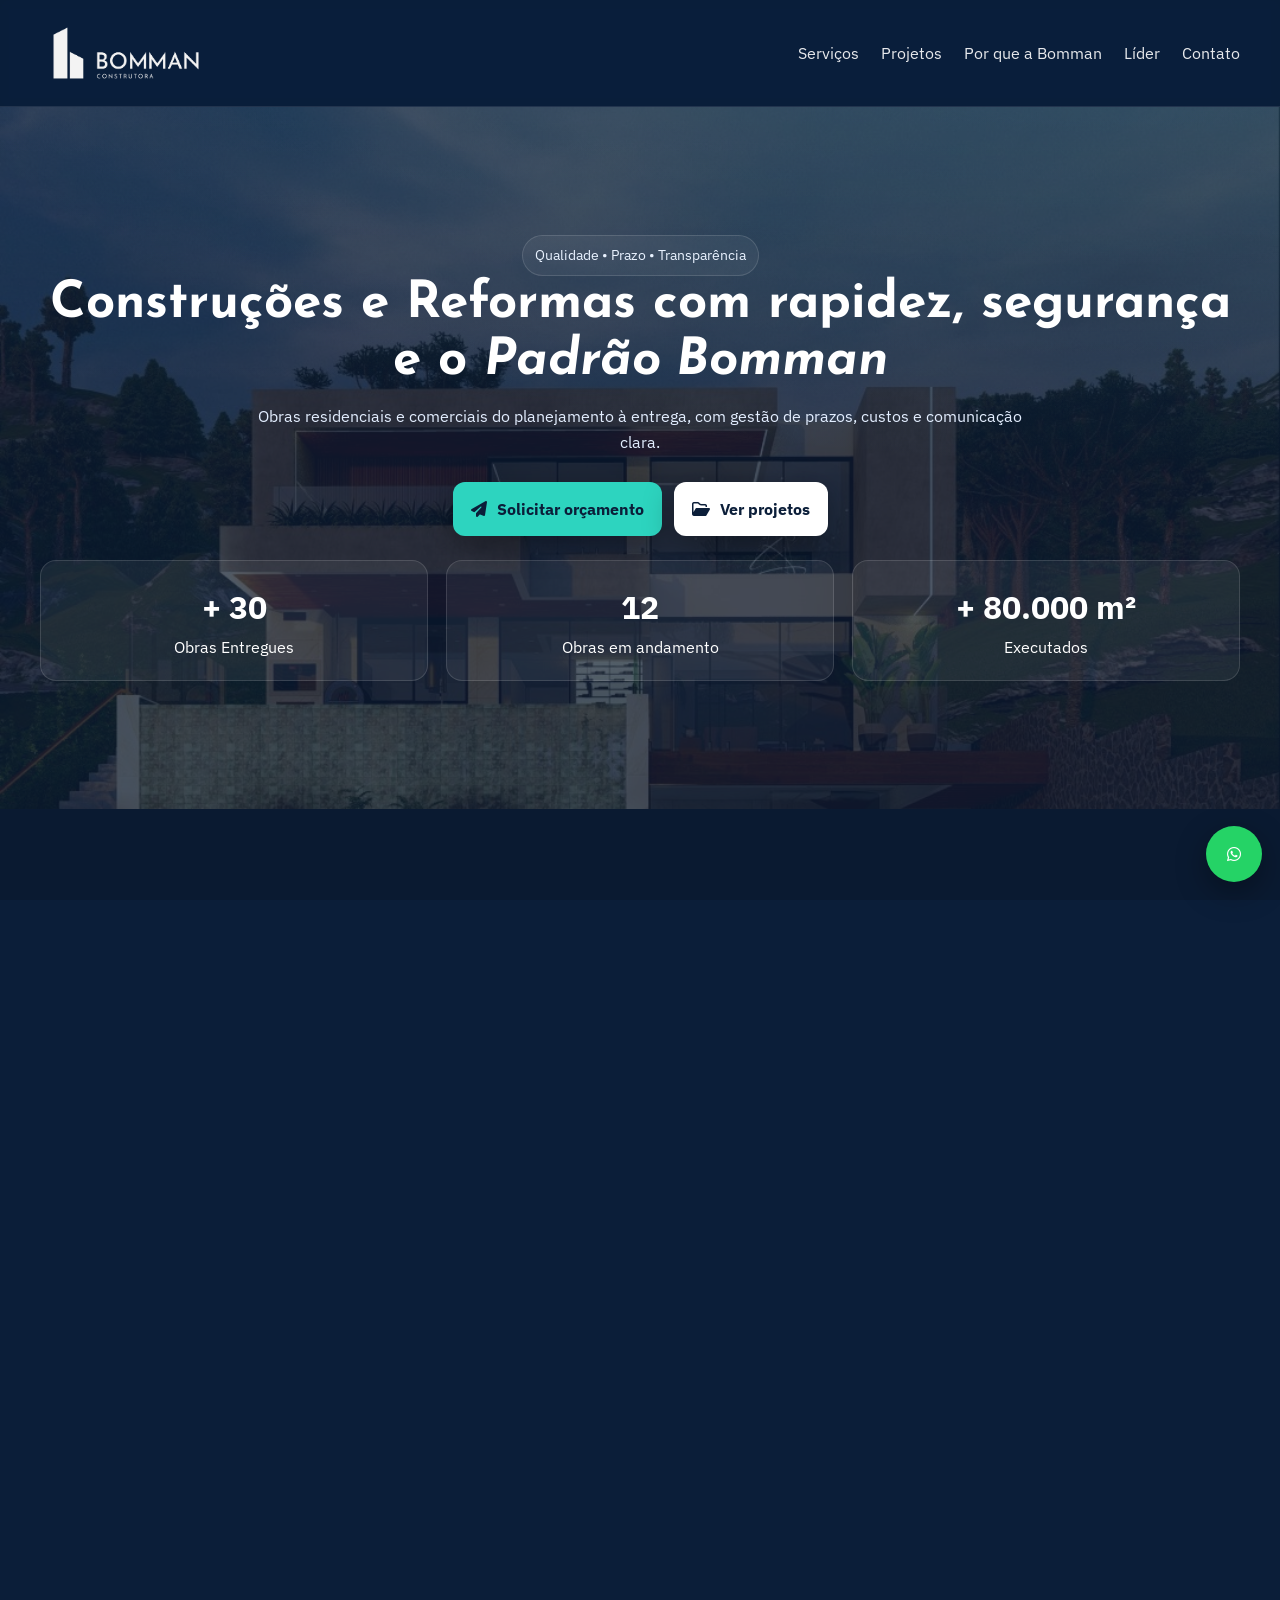
==== commit 17e452b5: "reajustando erros" ====
--- a/index.html
+++ b/index.html
@@ -218,7 +218,7 @@
     <div class="video-wrap reveal">
      <img class="video-poster" src="assets/img/Bomman foto do Video.png" alt="Capa do vídeo">
       <div class="video-overlay">
-        <button class="play-btn" id="openVideo" data-video-src="assets/video/Video Bomman.MOV" aria-label="Reproduzir vídeo">
+        <button class="play-btn" id="openVideo" data-video-src="assets/video/video_principal.mov" aria-label="Reproduzir vídeo">
           <i class="fa-solid fa-play"></i>
         </button>
         <span class="video-label">Assista ao vídeo</span>
@@ -502,7 +502,7 @@
   <div class="videobox-inner">
     <button class="vb-close" aria-label="Fechar vídeo"><i class="fa-solid fa-xmark"></i></button>
     <video id="vbVideo" controls preload="metadata">
-      <source id="vbSource" src="assets/video/Video Bomman.MOV" type="video/quicktime">
+      <source id="vbSource" src="assets/video/video_principal.mov" type="video/quicktime">
       Seu navegador não suporta vídeo HTML5.
     </video>
   </div>
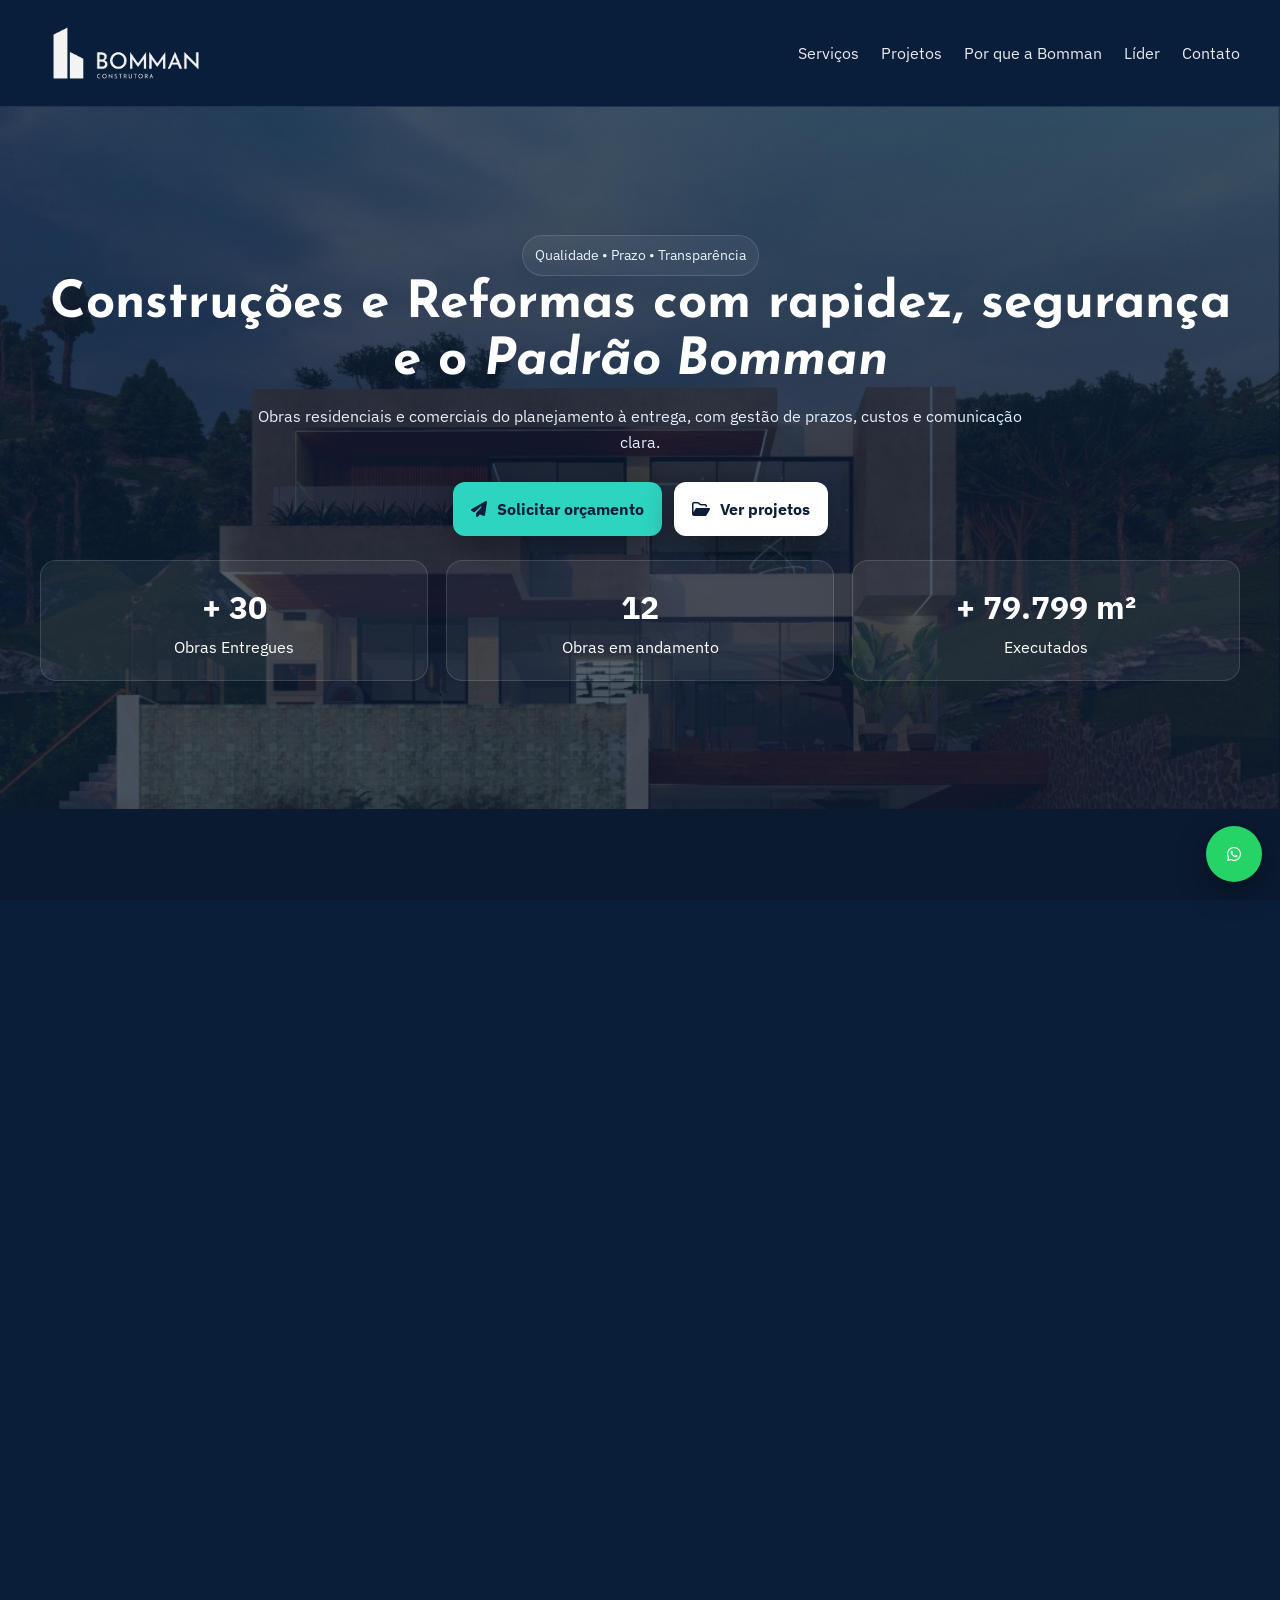
==== commit cc9528d6: "ajustando os videos para MP4" ====
--- a/index.html
+++ b/index.html
@@ -218,7 +218,7 @@
     <div class="video-wrap reveal">
      <img class="video-poster" src="assets/img/Bomman foto do Video.png" alt="Capa do vídeo">
       <div class="video-overlay">
-        <button class="play-btn" id="openVideo" data-video-src="assets/video/video_principal.mov" aria-label="Reproduzir vídeo">
+        <button class="play-btn" id="openVideo" data-video-src="assets/video/video_principal.mp4" aria-label="Reproduzir vídeo">
           <i class="fa-solid fa-play"></i>
         </button>
         <span class="video-label">Assista ao vídeo</span>
@@ -231,7 +231,7 @@
           <h3 style="margin:0 0 6px">Depoimento de cliente</h3>
           <p style="margin:0;color:#d6e6ff">Assista um relato rápido sobre a experiência com a Bomman.</p>
         </div>
-        <button class="btn btn-outline" type="button" data-video-open data-video-src="assets/video/depoimento do cliente.MOV">
+        <button class="btn btn-outline" type="button" data-video-open data-video-src="assets/video/depoimento_cliente.mp4">
           <i class="fa-solid fa-play"></i> Assistir
         </button>
       </div>
@@ -502,7 +502,7 @@
   <div class="videobox-inner">
     <button class="vb-close" aria-label="Fechar vídeo"><i class="fa-solid fa-xmark"></i></button>
     <video id="vbVideo" controls preload="metadata">
-      <source id="vbSource" src="assets/video/video_principal.mov" type="video/quicktime">
+      <source id="vbSource" src="assets/video/video_principal.mp4" type="video/mp4">
       Seu navegador não suporta vídeo HTML5.
     </video>
   </div>
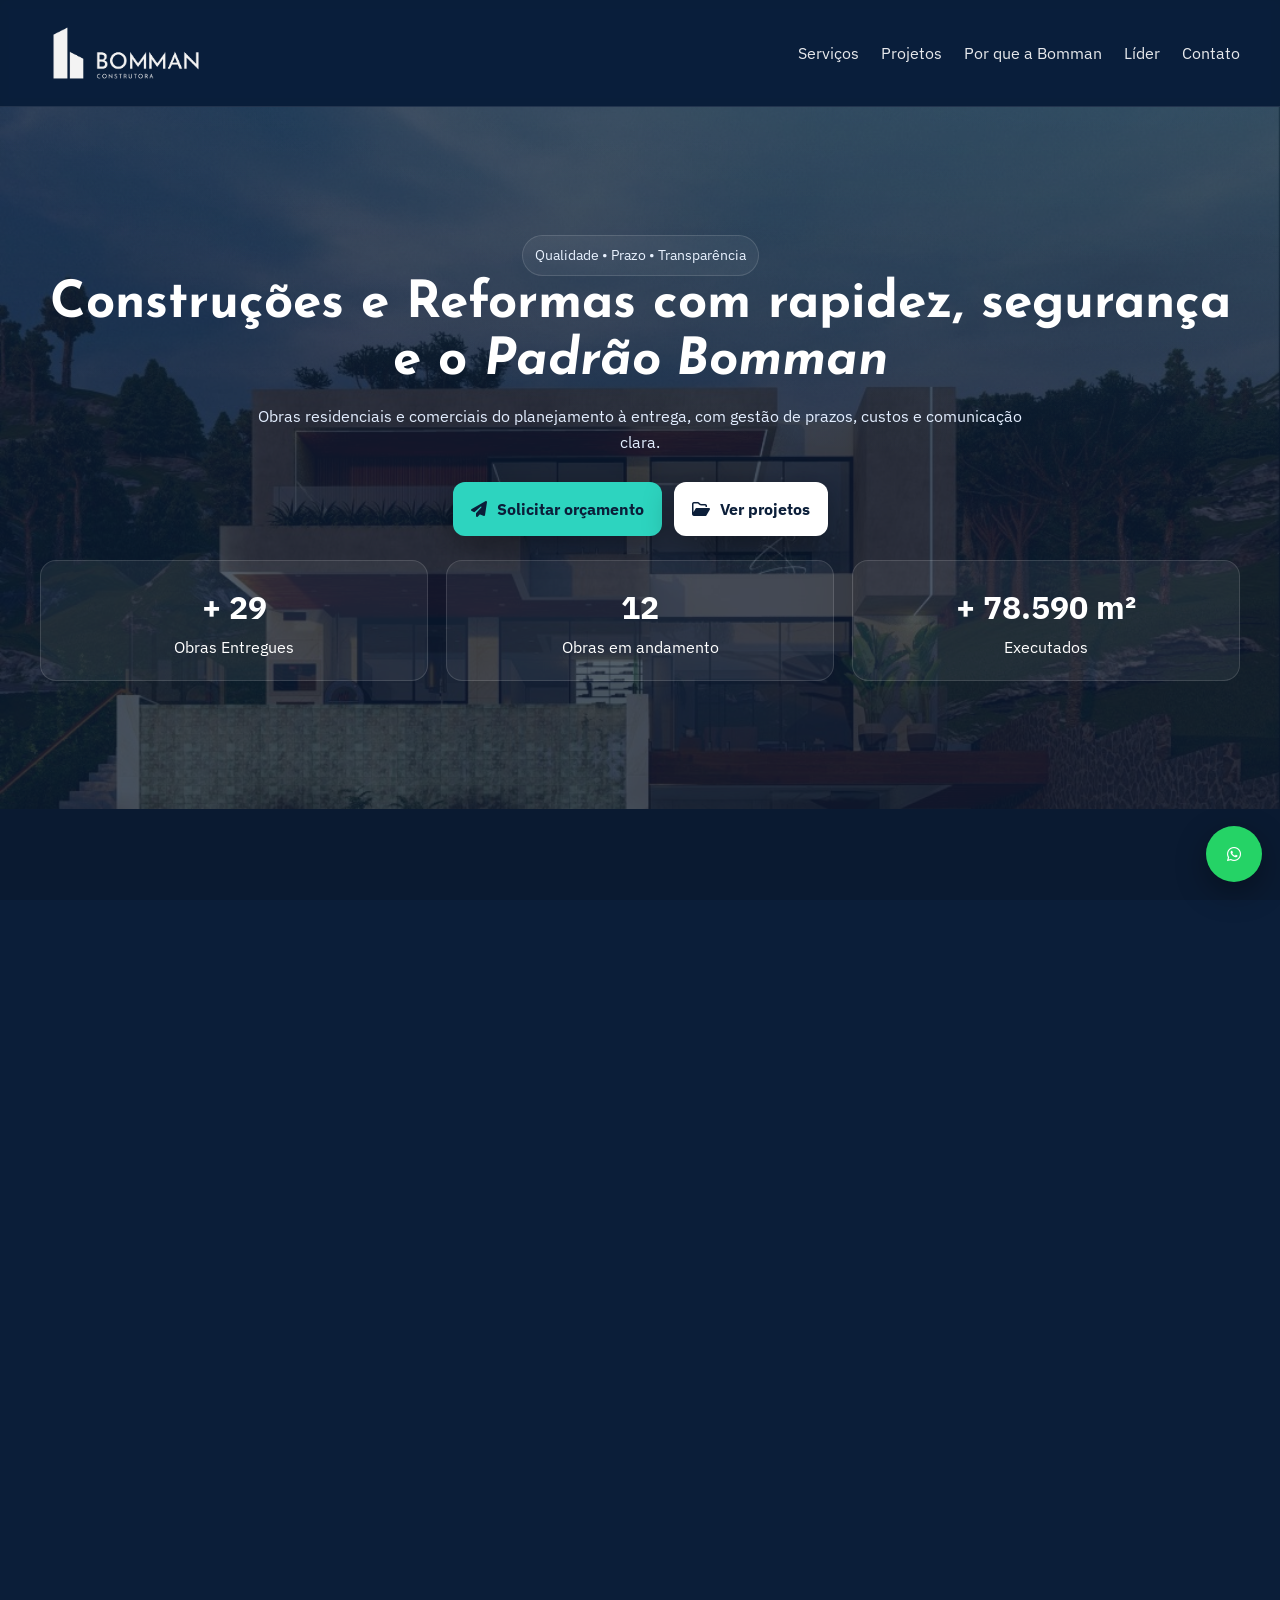
==== commit bfc1af1e: "Alterando frase Video Institucional" ====
--- a/index.html
+++ b/index.html
@@ -211,8 +211,7 @@
 <section class="section video-block" id="video">
   <div class="container">
     <div class="header-row">
-      <h2>Vídeo institucional</h2>
-      <p class="sub">Conheça nosso padrão de obra</p>
+      <h2>Conheça nosso padrão de obra</h2>
     </div>
 
     <div class="video-wrap reveal">
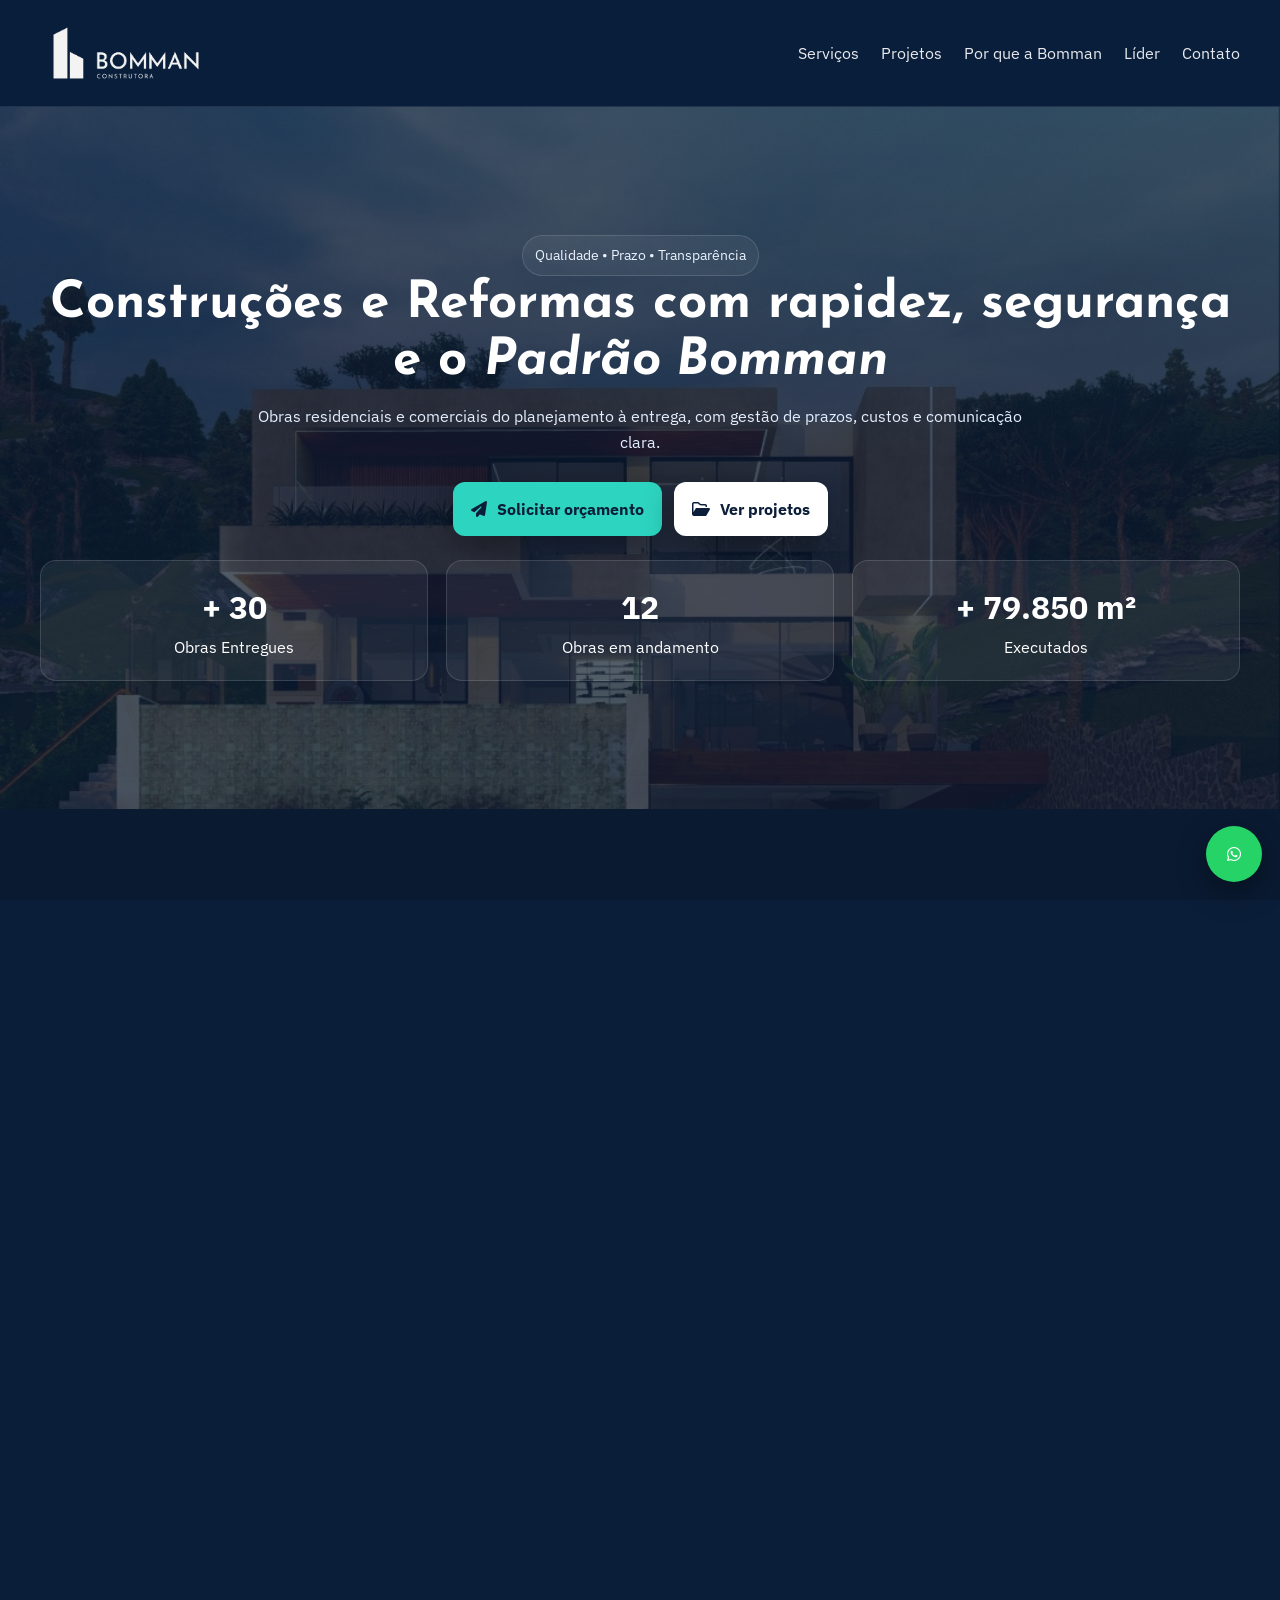
==== commit 4964aa1e: "Alterando o endereço" ====
--- a/index.html
+++ b/index.html
@@ -444,10 +444,10 @@
         <div class="tile endereco-tile">
           <h3>Endereço</h3>
 
-          <a class="endereco-link" href="https://www.google.com/maps/search/?api=1&query=International%20Trade%20Center%20%28ITC%29%20-%20Av.%20Ant%C3%B4nio%20de%20G%C3%B3es%20275%20-%20Sala%201102%20-%20Pina%2C%20Recife%20-%20PE%2C%2051110-000" target="_blank" rel="noopener">
-            <p class="end-title">International Trade Center (ITC)</p>
-            <p class="end-line">Av. Antônio de Góes, 275 • Sala 1102</p>
-            <p class="end-line">Pina — Recife/PE • CEP 51110-000</p>
+          <a class="endereco-link" href="https://www.google.com/maps/search/?api=1&query=Riomar%20Trade%20Center%20-%20Av.%20Rep%C3%BAblica%20do%20L%C3%ADbano%2C%20251%20-%20Pina%2C%20Recife%20-%20PE%20-%20Torre%201%20Sala%202916" target="_blank" rel="noopener">
+            <p class="end-title">Riomar Trade Center</p>
+            <p class="end-line">Av. República do Líbano, 251 • Torre 1 • Sala 2916</p>
+            <p class="end-line">Pina — Recife/PE</p>
           </a>
 
           <div class="end-sep"></div>
@@ -455,7 +455,7 @@
           <p class="end-meta"><strong>Região atendida:</strong> Pernambuco • Paraíba</p>
           <p class="end-meta"><strong>Atendimento:</strong> Seg–Sex • 08h–18h</p>
 
-          <a class="btn btn--map" href="https://www.google.com/maps/search/?api=1&query=International%20Trade%20Center%20%28ITC%29%20-%20Av.%20Ant%C3%B4nio%20de%20G%C3%B3es%20275%20-%20Sala%201102%20-%20Pina%2C%20Recife%20-%20PE%2C%2051110-000" target="_blank" rel="noopener">Como chegar</a>
+          <a class="btn btn--map" href="https://www.google.com/maps/search/?api=1&query=Riomar%20Trade%20Center%20-%20Av.%20Rep%C3%BAblica%20do%20L%C3%ADbano%2C%20251%20-%20Pina%2C%20Recife%20-%20PE%20-%20Torre%201%20Sala%202916" target="_blank" rel="noopener">Como chegar</a>
         </div>
       </aside>
     </div>
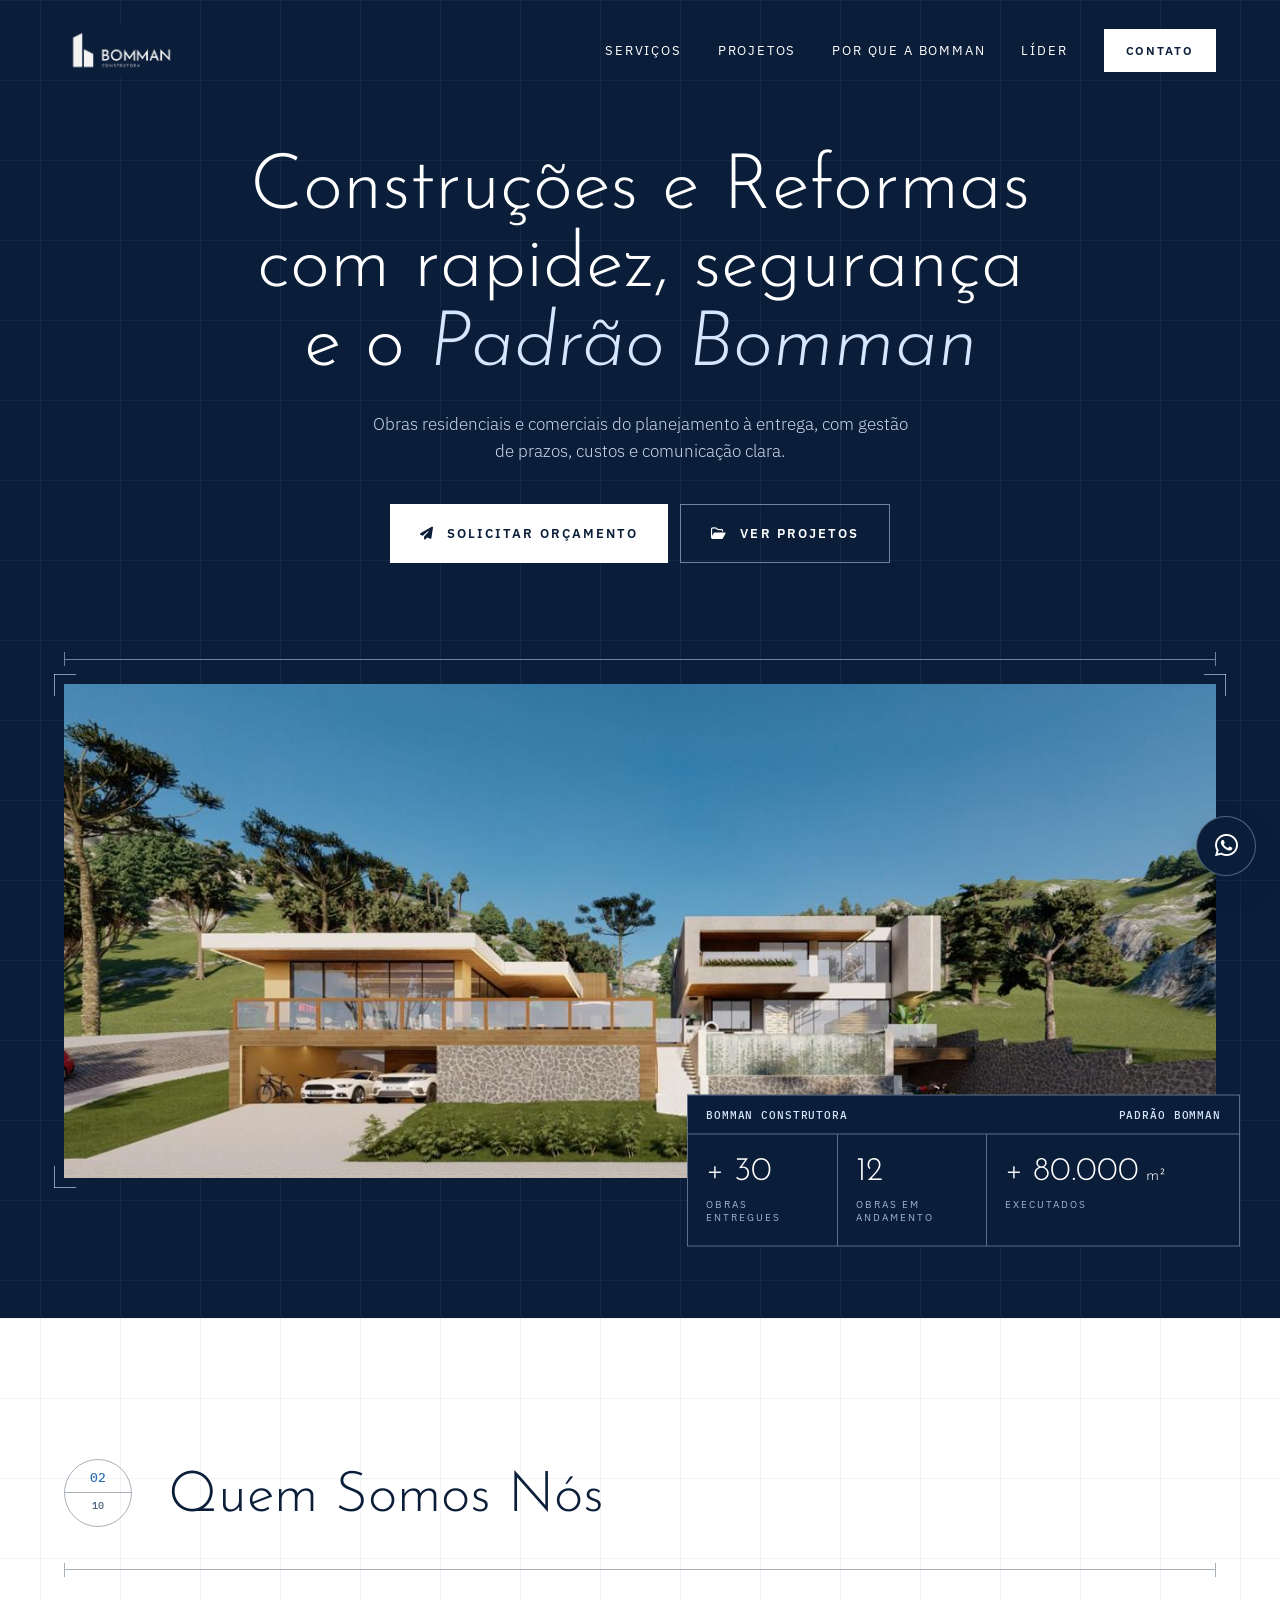
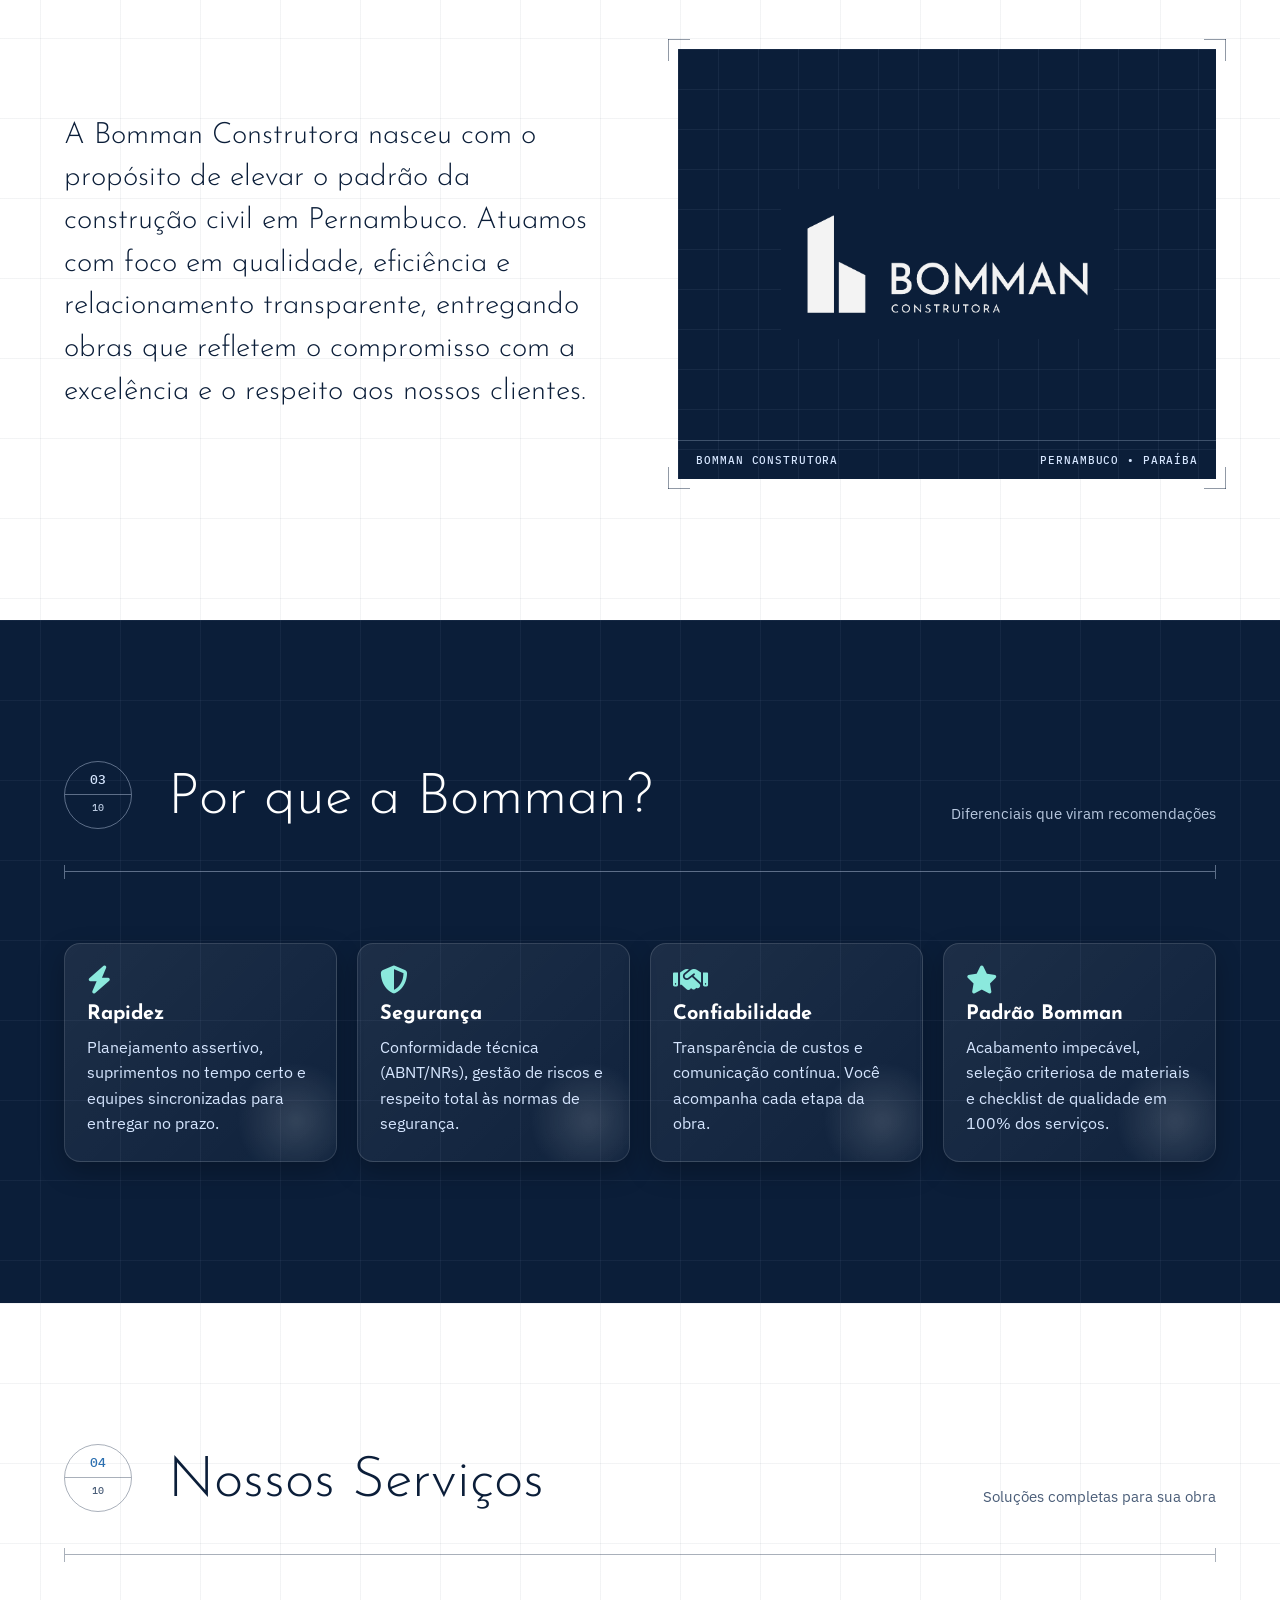
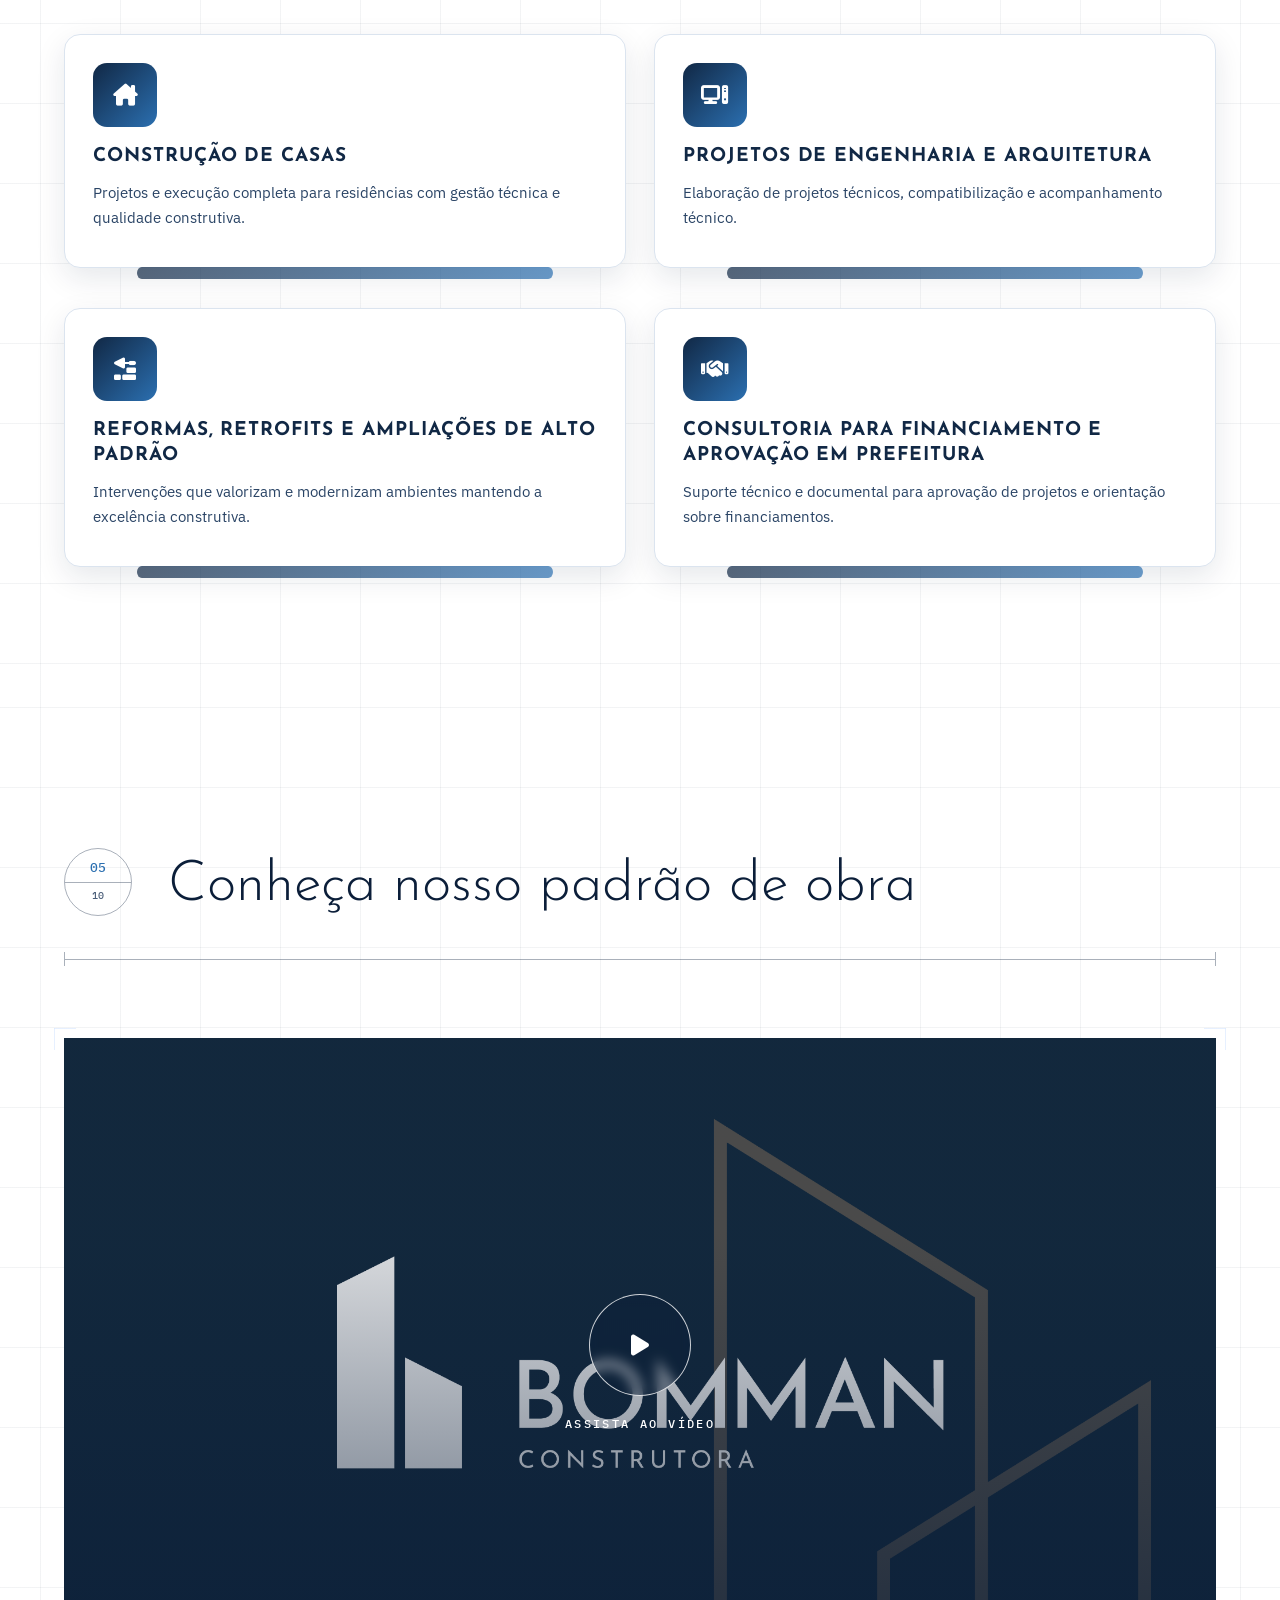
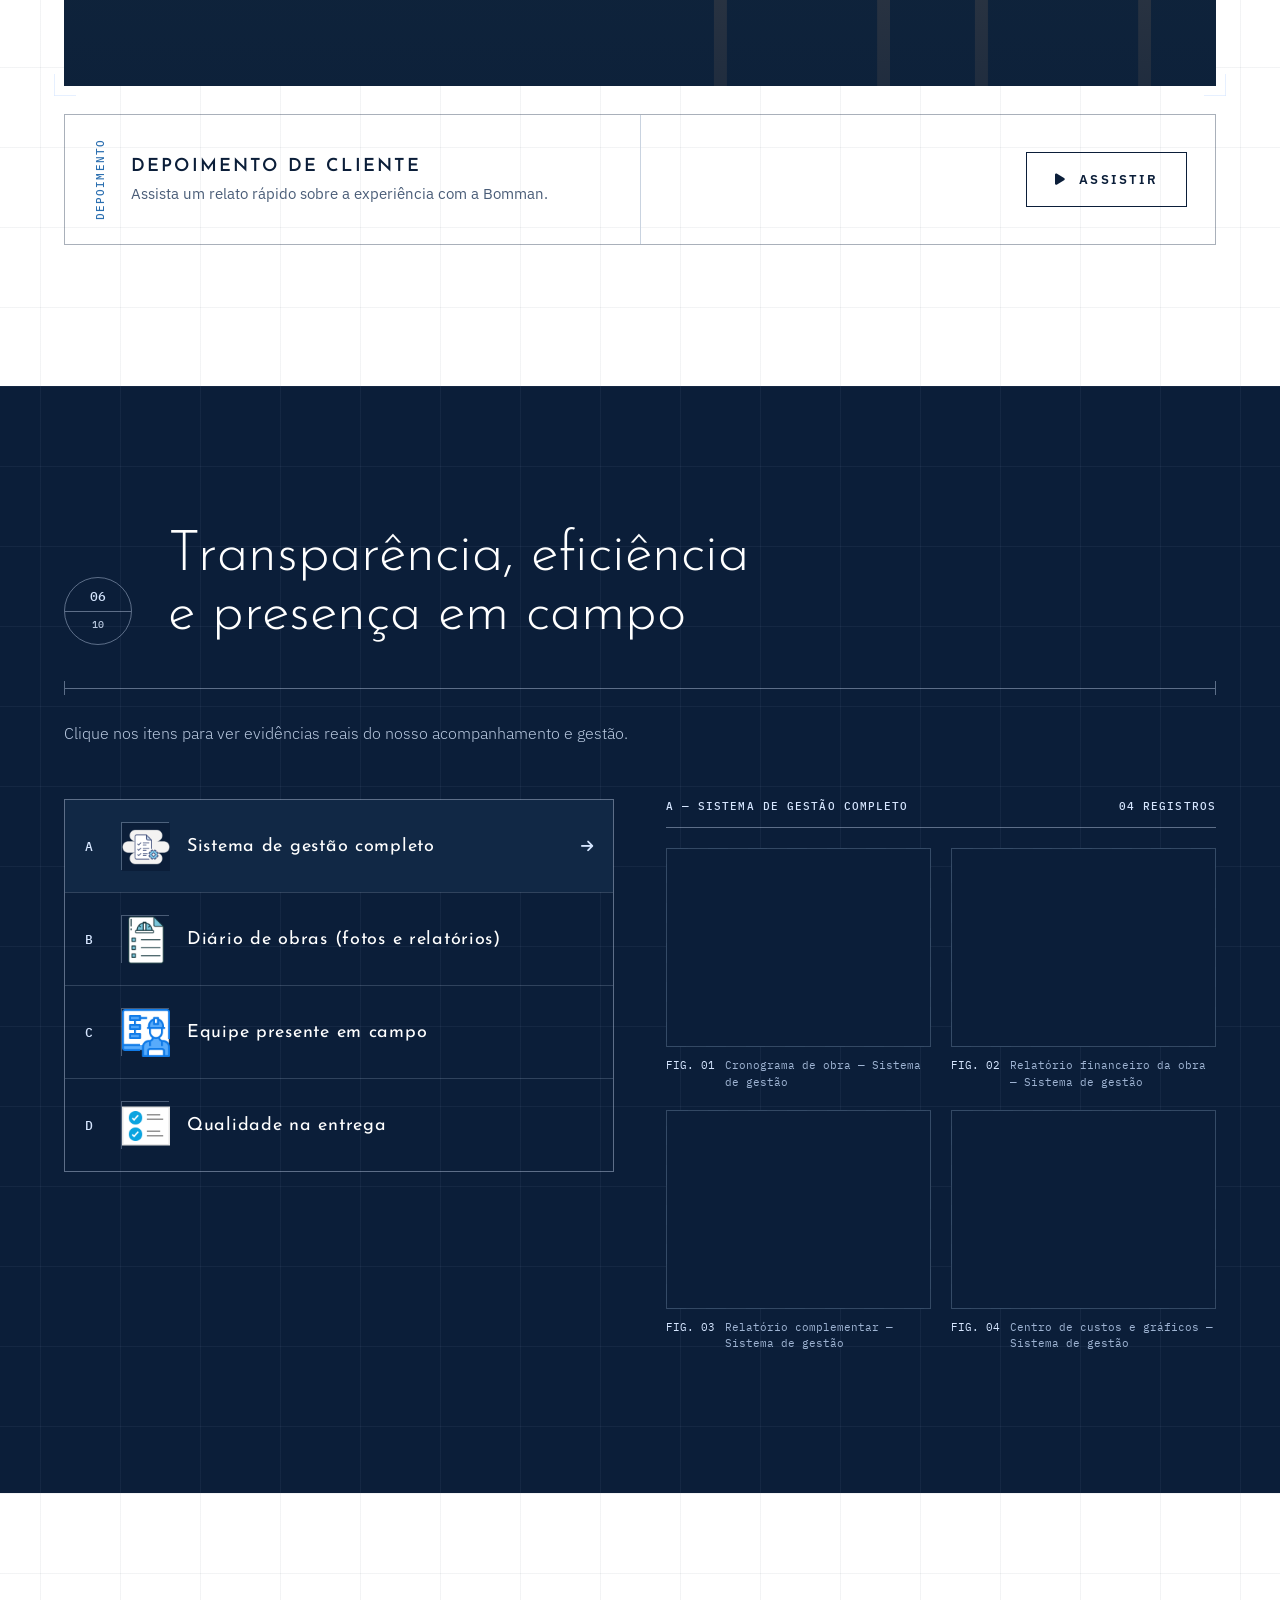
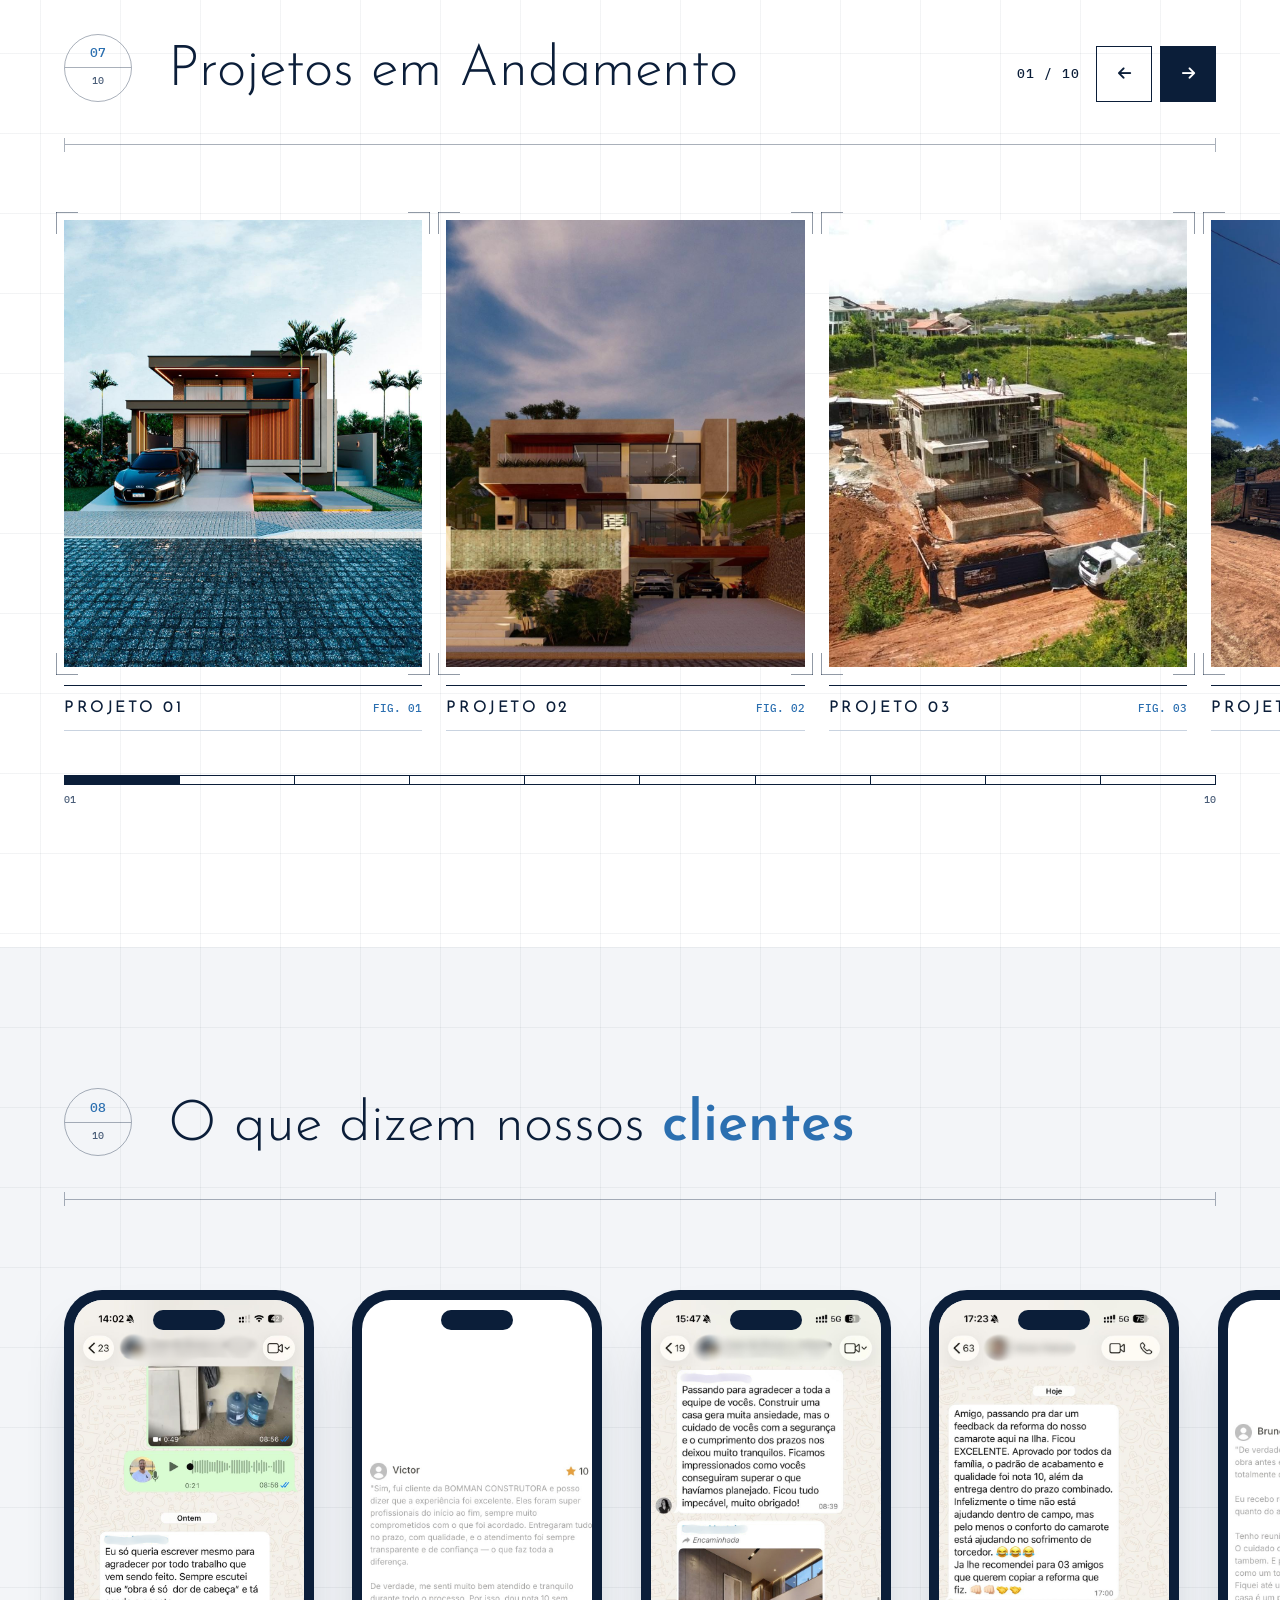
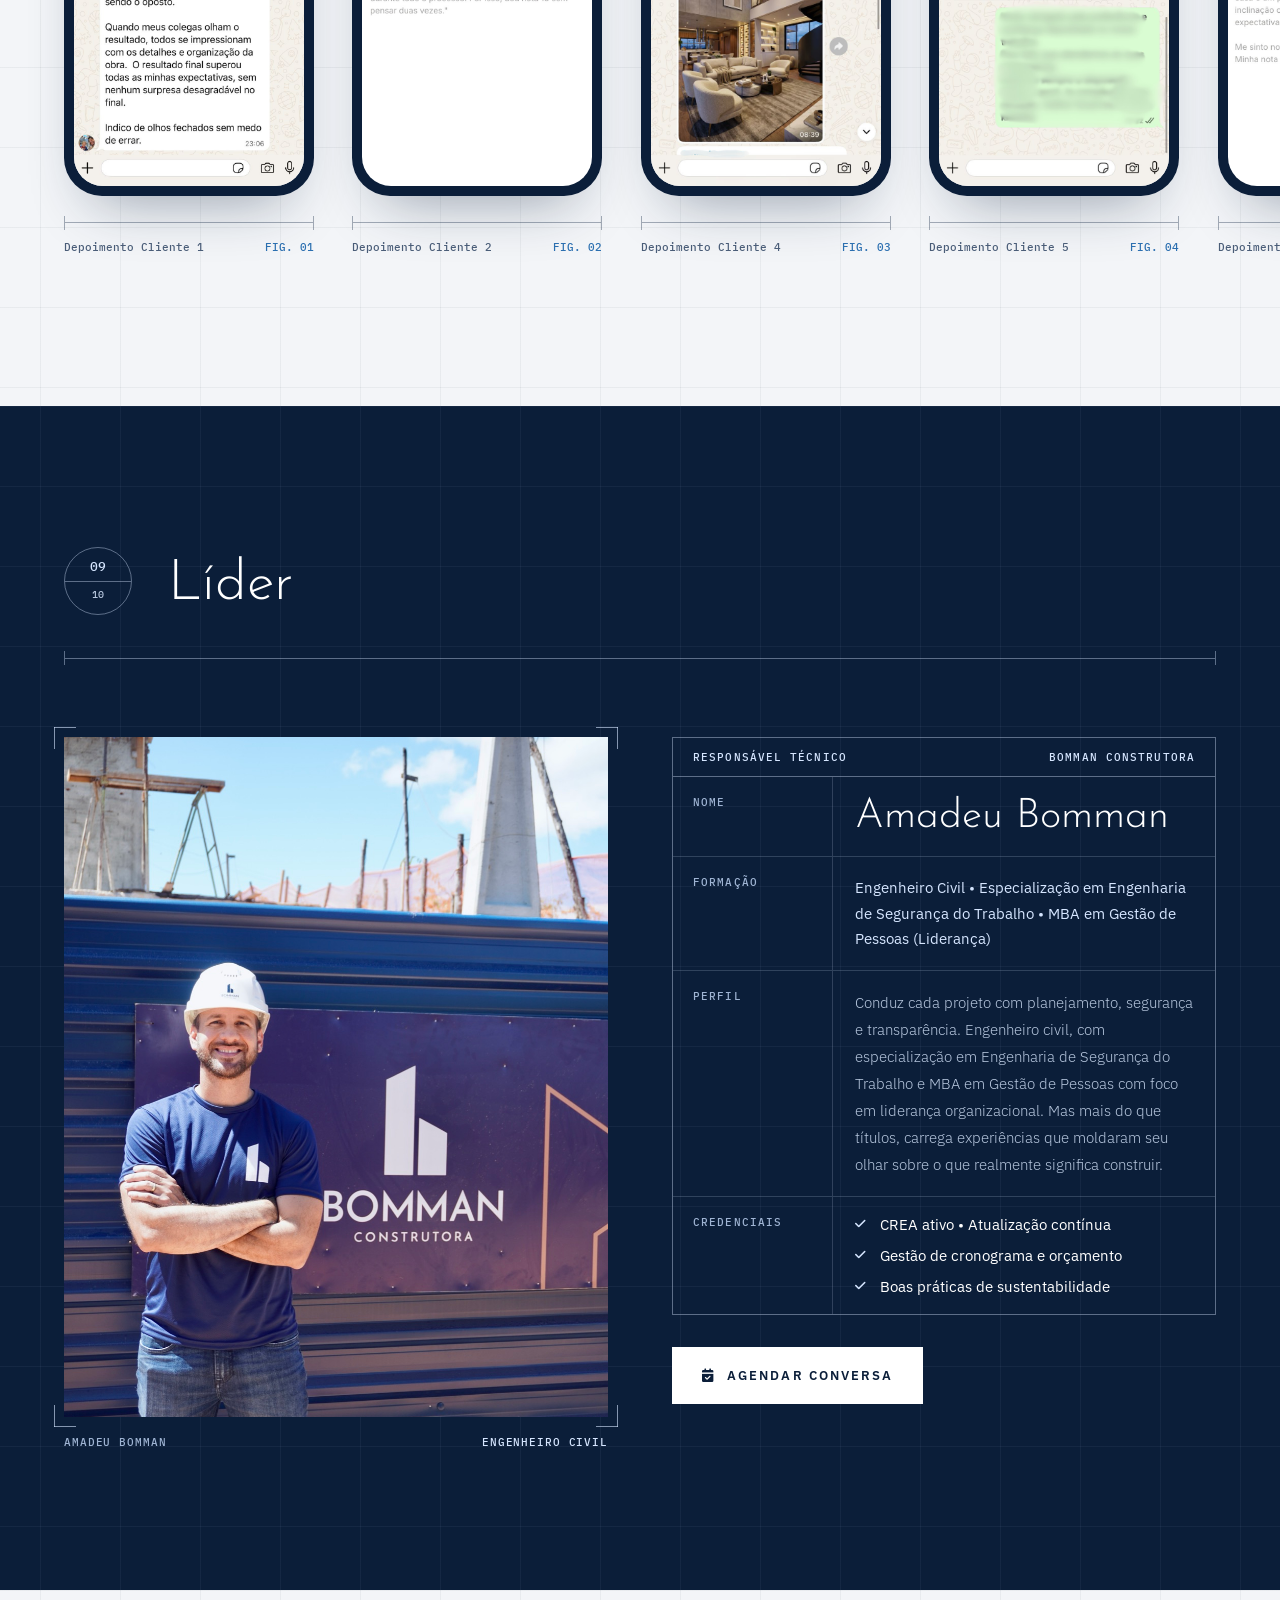
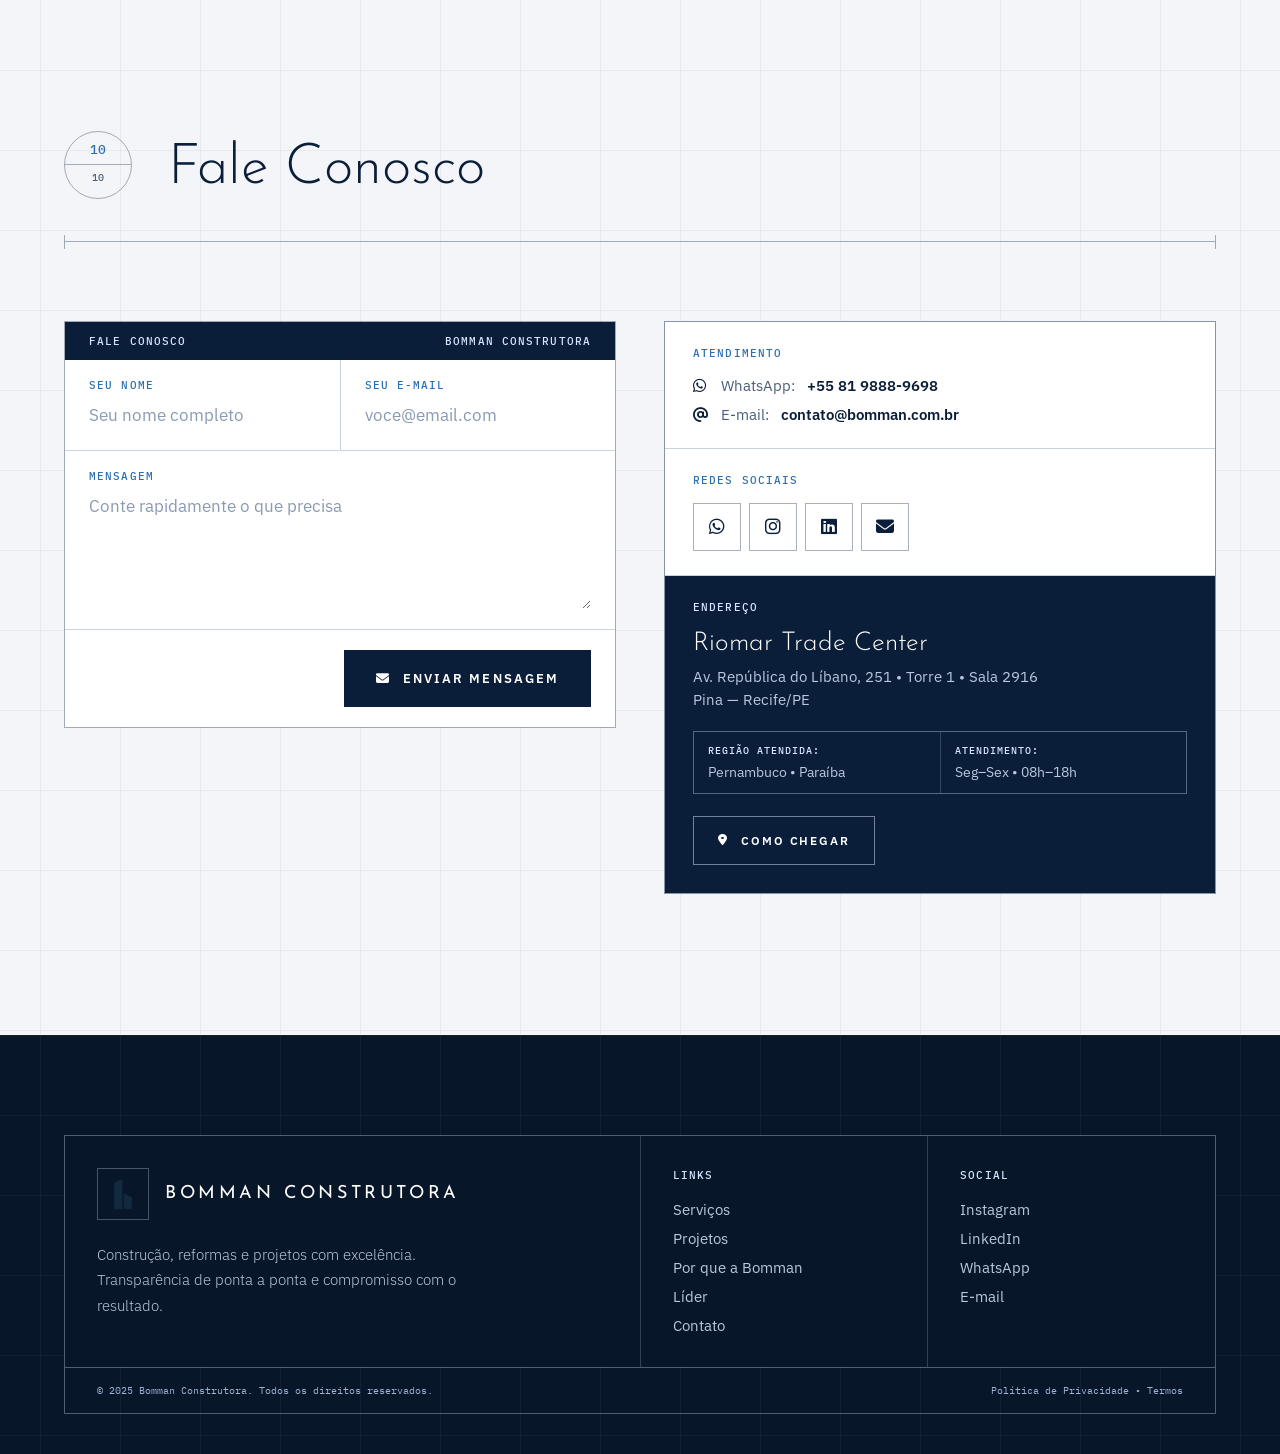
==== commit 0f56b7d5: "Atualização site: novo layout, cards em Por que/Serviços e ajuste dos depoimentos" ====
--- a/index.html
+++ b/index.html
@@ -1,590 +1,301 @@
-﻿<!DOCTYPE html>
+<!DOCTYPE html>
 <html lang="pt-BR">
 <head>
 <meta charset="utf-8">
-<meta name="viewport" content="width=device-width, initial-scale=1" />
+<!-- Google Tag Manager -->
+<script>(function(w,d,s,l,i){w[l]=w[l]||[];w[l].push({'gtm.start':new Date().getTime(),event:'gtm.js'});var f=d.getElementsByTagName(s)[0],j=d.createElement(s),dl=l!='dataLayer'?'&l='+l:'';j.async=true;j.src='https://www.googletagmanager.com/gtm.js?id='+i+dl;f.parentNode.insertBefore(j,f);})(window,document,'script','dataLayer','GTM-P6QJPPRM');</script>
+<!-- End Google Tag Manager -->
+<meta name="viewport" content="width=device-width, initial-scale=1">
 <title>Bomman Construtora — Construções e Reformas com Padrão</title>
 <meta name="description" content="Bomman Construtora: obras residenciais e comerciais, reformas e construções com rapidez, segurança e o Padrão Bomman.">
 <meta name="theme-color" content="#0b1e39">
+<link rel="icon" href="assets/img/favicon.ico">
+<link rel="preconnect" href="https://fonts.googleapis.com">
 <link rel="preconnect" href="https://fonts.gstatic.com" crossorigin>
-<link href="https://fonts.googleapis.com/css2?family=Josefin+Sans:wght@300;400;600;700&family=IBM+Plex+Sans:wght@300;400;500;600;700&display=swap" rel="stylesheet">
+<link href="https://fonts.googleapis.com/css2?family=Josefin+Sans:ital,wght@0,300;0,400;0,600;0,700;1,300&amp;family=IBM+Plex+Sans:wght@300;400;500;600&amp;family=IBM+Plex+Mono:wght@400;500&amp;display=swap" rel="stylesheet">
 <link href="https://cdnjs.cloudflare.com/ajax/libs/font-awesome/6.5.0/css/all.min.css" rel="stylesheet">
-<link rel="stylesheet" href="assets/css/styles.css">
-
-<link rel="icon" type="image/x-icon" href="assets/img/favicon.ico">
-<link rel="stylesheet" type="text/css" href="https://cdn.jsdelivr.net/npm/slick-carousel@1.8.1/slick/slick.css"/>
-<link rel="stylesheet" type="text/css" href="https://cdn.jsdelivr.net/npm/slick-carousel@1.8.1/slick/slick-theme.css"/>
-<script src="https://code.jquery.com/jquery-3.6.0.min.js"></script>
-<script src="https://cdn.jsdelivr.net/npm/slick-carousel@1.8.1/slick/slick.min.js"></script>
-
-
-
-
-
-
-
-
-
-
-
-
-
-
-
-
-
-
-
-
-
-
-
-
-
-
-
-
-
-
-
-
-
-
-
-
-
-
-
-
-
-
-
-
-
-
-
-
-
+<link rel="stylesheet" href="assets/css/site.css">
+<script>document.documentElement.className+=" rv"</script>
 </head>
 <body>
-<div class="progress" id="progress"></div>
-
-<header class="header">
-  <div class="container nav">
-    <div class="brand"><a href="#home" class="brand-logo" aria-label="Bomman Construtora"><img src="assets/img/04-Logo-Horizontal-Light.png" alt="Bomman Construtora" height="78" style="width:auto;image-rendering:auto;display:block;"></a></div>
-    <nav class="nav-links" aria-label="Principal">
+<!-- Google Tag Manager (noscript) -->
+<noscript><iframe src="https://www.googletagmanager.com/ns.html?id=GTM-P6QJPPRM" height="0" width="0" style="display:none;visibility:hidden"></iframe></noscript>
+<!-- End Google Tag Manager (noscript) -->
+
+<header class="hdr" id="hdr">
+  <div class="hdr-in">
+    <a href="#home" class="logo" aria-label="Bomman Construtora">
+      <span hidden>BOMMAN</span>
+      <img src="assets/img/04-Logo-Horizontal-Light.png" alt="Bomman Construtora" onerror="this.style.display='none';this.previousElementSibling.hidden=false">
+    </a>
+    <nav class="nav" aria-label="Principal">
       <a href="#servicos">Serviços</a>
       <a href="#portfolio">Projetos</a>
       <a href="#porque">Por que a Bomman</a>
       <a href="#lider">Líder</a>
-      <a href="#contato">Contato</a>
+      <a href="#contato" class="cta">Contato</a>
     </nav>
-    <button class="hamburger" aria-label="Menu"><i class="fa-solid fa-bars"></i></button>
-  </div>
+    <button class="burger" id="burger" aria-label="Menu" aria-expanded="false"><i class="fa-solid fa-bars"></i></button>
+  </div>
+  <nav class="mnav" id="mnav" aria-label="Menu móvel">
+    <a href="#servicos">Serviços</a><a href="#portfolio">Projetos</a><a href="#porque">Por que a Bomman</a><a href="#lider">Líder</a><a href="#contato">Contato</a>
+  </nav>
 </header>
 
-<!-- HERO -->
-<section class="hero" id="home">
-  <div class="inner container reveal">
-    <span class="badge">Qualidade • Prazo • Transparência</span>
+<main>
+<section id="home" class="hero">
+  <div class="grid80"></div>
+  <div class="hero-c">
     <h1>Construções e Reformas com rapidez, segurança e o <em>Padrão Bomman</em></h1>
-    <p>Obras residenciais e comerciais do planejamento à entrega, com gestão de prazos, custos e comunicação clara.</p>
-    <div class="ctas">
-      <a class="btn" href="#contato"><i class="fa-solid fa-paper-plane"></i> Solicitar orçamento</a>
-      <a class="btn btn-outline" href="#portfolio"><i class="fa-regular fa-folder-open"></i> Ver projetos</a>
-    </div>
-    <div class="metrics mt-6">
-      <div class="metric"><b class="count" data-target="30" data-prefix="+ ">0</b>Obras Entregues</div>
-      <div class="metric"><b class="count" data-target="12">0</b>Obras em andamento</div>
-      <div class="metric"><b class="count" data-target="80000" data-prefix="+ " data-suffix=" m²" data-format="br">0</b>Executados</div>
-    </div>
-  </div>
-</section>
-
-
-<!-- =================== QUEM SOMOS NÓS =================== -->
-
-<section class="quem-somos section">
-  <div class="container quem-grid">
-    <div class="quem-text">
-      <h2>Quem Somos Nós</h2>
+    <p class="lead">Obras residenciais e comerciais do planejamento à entrega, com gestão de prazos, custos e comunicação clara.</p>
+    <div class="hero-cta">
+      <a href="#contato" class="btn btn-w"><i class="fa-solid fa-paper-plane"></i> Solicitar orçamento</a>
+      <a href="#portfolio" class="btn btn-o"><i class="fa-regular fa-folder-open"></i> Ver projetos</a>
+    </div>
+  </div>
+  <div class="sheet">
+    <div class="ruler"><i></i><b></b><i></i></div>
+    <div class="sheet-img" style="margin-top:18px">
+      <div class="ph"><img src="assets/img/hero-principal.jpg" alt="Obra Bomman" style="object-position:center 60%" fetchpriority="high" onerror="this.style.display='none'"></div>
+      <span class="brk on-dark"></span>
+    </div>
+    <div class="stamp">
+      <div class="stamp-h"><span>Bomman Construtora</span><span>Padrão Bomman</span></div>
+      <div class="stamp-c"><div class="stamp-n" data-count="30" data-pre="+ ">+ 30</div><div class="stamp-l">Obras Entregues</div></div>
+      <div class="stamp-c"><div class="stamp-n" data-count="12">12</div><div class="stamp-l">Obras em andamento</div></div>
+      <div class="stamp-c"><div class="stamp-n" data-count="80000" data-pre="+ " data-suf=" m²">+ 80.000<small> m²</small></div><div class="stamp-l">Executados</div></div>
+    </div>
+  </div>
+</section>
+
+<section class="sec light" id="quem-somos">
+  <div class="grid80"></div>
+  <div class="wrap">
+    <div class="shead"><div class="shead-l"><div class="badge"><span>02</span><span></span><span>10</span></div><h2>Quem Somos Nós</h2></div></div>
+    <div class="ruler-wrap"><div class="ruler"><i></i><b></b><i></i></div></div>
+    <div class="about">
       <p>A Bomman Construtora nasceu com o propósito de elevar o padrão da construção civil em Pernambuco. Atuamos com foco em qualidade, eficiência e relacionamento transparente, entregando obras que refletem o compromisso com a excelência e o respeito aos nossos clientes.</p>
-    </div>
-    <div class="quem-logo">
-      <img src="assets/img/04-Logo-Horizontal-Light.png" alt="Bomman Construtora"></div>
-  </div>
-</section>
-
-
-<!-- POR QUE A BOMMAN -->
-<section class="section" id="porque">
-  <div class="container">
-    <div class="header-row">
-      <h2>Por que a Bomman?</h2>
-      <p class="sub">Diferenciais que viram recomendações</p>
-    </div>
-    <div class="center" style="margin:10px 0 16px"></div>
-    <div id="pq-features" class="features">
-      <div class="feature reveal">
-        <i class="fi fa-solid fa-bolt"></i>
-        <h3>Rapidez</h3>
-        <p>Planejamento assertivo, suprimentos no tempo certo e equipes sincronizadas para entregar no prazo.</p>
-      </div>
-      <div class="feature reveal">
-        <i class="fi fa-solid fa-shield-halved"></i>
-        <h3>Segurança</h3>
-        <p>Conformidade técnica (ABNT/NRs), gestão de riscos e respeito total às normas de segurança.</p>
-      </div>
-      <div class="feature reveal">
-        <i class="fi fa-solid fa-handshake"></i>
-        <h3>Confiabilidade</h3>
-        <p>Transparência de custos e comunicação contínua. Você acompanha cada etapa da obra.</p>
-      </div>
-      <div class="feature reveal">
-        <i class="fi fa-solid fa-star"></i>
-        <h3>Padrão Bomman</h3>
-        <p>Acabamento impecável, seleção criteriosa de materiais e checklist de qualidade em 100% dos serviços.</p>
-      </div>
-    </div>
-  </div>
-</section>
-
-<!-- SERVIÇOS -->
-<section class="section" id="servicos">
-  <div class="container">
-    <div class="header-row">
-      <h2>Nossos Serviços</h2>
-      <p class="sub">Soluções completas para sua obra</p>
-    </div>
-
-    <div class="grid grid-2">
-      <!-- Card 1 -->
-      <article class="card service-card reveal">
-        <div class="card-body" style="padding:28px 28px 36px;">
-          <div class="iconwrap" style="width:64px;height:64px;border-radius:14px;background:linear-gradient(135deg,#112845,#2b6fb0);color:#fff;display:grid;place-items:center;font-size:22px;margin-bottom:18px;">
-            <i class="fa-solid fa-house-chimney"></i>
-          </div>
-          <h3 style="text-transform:uppercase;color:#112845;letter-spacing:.6px;">Construção de casas</h3>
-          <p style="margin-top:12px;color:#133055;opacity:.9">Projetos e execução completa para residências com gestão técnica e qualidade construtiva.</p>
-        </div>
-      </article>
-
-      <!-- Card 2 -->
-      <article class="card service-card reveal">
-        <div class="card-body" style="padding:28px 28px 36px;">
-          <div class="iconwrap" style="width:64px;height:64px;border-radius:14px;background:linear-gradient(135deg,#112845,#2b6fb0);color:#fff;display:grid;place-items:center;font-size:22px;margin-bottom:18px;">
-            <i class="fa-solid fa-computer"></i>
-          </div>
-          <h3 style="text-transform:uppercase;color:#112845;letter-spacing:.6px;">Projetos de engenharia e arquitetura</h3>
-          <p style="margin-top:12px;color:#133055;opacity:.9">Elaboração de projetos técnicos, compatibilização e acompanhamento técnico.</p>
-        </div>
-      </article>
-
-      <!-- Card 3 -->
-      <article class="card service-card reveal">
-        <div class="card-body" style="padding:28px 28px 36px;">
-          <div class="iconwrap" style="width:64px;height:64px;border-radius:14px;background:linear-gradient(135deg,#112845,#2b6fb0);color:#fff;display:grid;place-items:center;font-size:22px;margin-bottom:18px;">
-            <i class="fa-solid fa-trowel-bricks"></i>
-          </div>
-          <h3 style="text-transform:uppercase;color:#112845;letter-spacing:.6px;">Reformas, retrofits e ampliações de alto padrão</h3>
-          <p style="margin-top:12px;color:#133055;opacity:.9">Intervenções que valorizam e modernizam ambientes mantendo a excelência construtiva.</p>
-        </div>
-      </article>
-
-      <!-- Card 4 -->
-      <article class="card service-card reveal">
-        <div class="card-body" style="padding:28px 28px 36px;">
-          <div class="iconwrap" style="width:64px;height:64px;border-radius:14px;background:linear-gradient(135deg,#112845,#2b6fb0);color:#fff;display:grid;place-items:center;font-size:22px;margin-bottom:18px;">
-            <i class="fa-solid fa-handshake"></i>
-          </div>
-          <h3 style="text-transform:uppercase;color:#112845;letter-spacing:.6px;">Consultoria para financiamento e aprovação em prefeitura</h3>
-          <p style="margin-top:12px;color:#133055;opacity:.9">Suporte técnico e documental para aprovação de projetos e orientação sobre financiamentos.</p>
-        </div>
-      </article>
-    </div>
-  </div>
-</section>
-
-
-
-<!-- VÍDEO INSTITUCIONAL -->
-<section class="section video-block" id="video">
-  <div class="container">
-    <div class="header-row">
-      <h2>Conheça nosso padrão de obra</h2>
-    </div>
-
-    <div class="video-wrap reveal">
-     <img class="video-poster" src="assets/img/Bomman foto do Video.png" alt="Capa do vídeo">
-      <div class="video-overlay">
-        <button class="play-btn" id="openVideo" data-video-src="assets/video/video_principal.mp4" aria-label="Reproduzir vídeo">
-          <i class="fa-solid fa-play"></i>
-        </button>
-        <span class="video-label">Assista ao vídeo</span>
-      </div>
-    </div>
-
-    <div class="mt-6 reveal">
-      <div class="feature" style="display:flex;align-items:center;justify-content:space-between;gap:16px">
+      <div class="logo-card">
+        <div class="g40"></div>
+        <div class="mid" hidden>BOMMAN</div>
+        <img src="assets/img/04-Logo-Horizontal-Light.png" alt="Bomman Construtora" onerror="this.style.display='none';this.previousElementSibling.hidden=false">
+        <span class="brk on-light"></span>
+        <div class="foot-bar"><span>Bomman Construtora</span><span>Pernambuco • Paraíba</span></div>
+      </div>
+    </div>
+  </div>
+</section>
+
+<section class="sec dark" id="porque">
+  <div class="grid80"></div>
+  <div class="wrap">
+    <div class="shead"><div class="shead-l"><div class="badge"><span>03</span><span></span><span>10</span></div><h2>Por que a Bomman?</h2></div><p class="shead-sub">Diferenciais que viram recomendações</p></div>
+    <div class="ruler-wrap"><div class="ruler"><i></i><b></b><i></i></div></div>
+    <div class="pq-grid" id="pq-features">
+      <div class="pq-card"><i class="fi fa-solid fa-bolt"></i><h3>Rapidez</h3><p>Planejamento assertivo, suprimentos no tempo certo e equipes sincronizadas para entregar no prazo.</p></div>
+      <div class="pq-card"><i class="fi fa-solid fa-shield-halved"></i><h3>Segurança</h3><p>Conformidade técnica (ABNT/NRs), gestão de riscos e respeito total às normas de segurança.</p></div>
+      <div class="pq-card"><i class="fi fa-solid fa-handshake"></i><h3>Confiabilidade</h3><p>Transparência de custos e comunicação contínua. Você acompanha cada etapa da obra.</p></div>
+      <div class="pq-card"><i class="fi fa-solid fa-star"></i><h3>Padrão Bomman</h3><p>Acabamento impecável, seleção criteriosa de materiais e checklist de qualidade em 100% dos serviços.</p></div>
+    </div>
+  </div>
+</section>
+
+<section class="sec light" id="servicos">
+  <div class="grid80"></div>
+  <div class="wrap">
+    <div class="shead"><div class="shead-l"><div class="badge"><span>04</span><span></span><span>10</span></div><h2>Nossos Serviços</h2></div><p class="shead-sub">Soluções completas para sua obra</p></div>
+    <div class="ruler-wrap"><div class="ruler"><i></i><b></b><i></i></div></div>
+    <div class="sv-grid">
+      <article class="sv-card"><div class="sv-ic"><i class="fa-solid fa-house-chimney"></i></div><h3>Construção de casas</h3><p>Projetos e execução completa para residências com gestão técnica e qualidade construtiva.</p></article>
+      <article class="sv-card"><div class="sv-ic"><i class="fa-solid fa-computer"></i></div><h3>Projetos de engenharia e arquitetura</h3><p>Elaboração de projetos técnicos, compatibilização e acompanhamento técnico.</p></article>
+      <article class="sv-card"><div class="sv-ic"><i class="fa-solid fa-trowel-bricks"></i></div><h3>Reformas, retrofits e ampliações de alto padrão</h3><p>Intervenções que valorizam e modernizam ambientes mantendo a excelência construtiva.</p></article>
+      <article class="sv-card"><div class="sv-ic"><i class="fa-solid fa-handshake"></i></div><h3>Consultoria para financiamento e aprovação em prefeitura</h3><p>Suporte técnico e documental para aprovação de projetos e orientação sobre financiamentos.</p></article>
+    </div>
+  </div>
+</section>
+
+<section class="sec light" id="video">
+  <div class="grid80"></div>
+  <div class="wrap">
+    <div class="shead"><div class="shead-l"><div class="badge"><span>05</span><span></span><span>10</span></div><h2>Conheça nosso padrão de obra</h2></div></div>
+    <div class="ruler-wrap"><div class="ruler"><i></i><b></b><i></i></div></div>
+    <div class="vid">
+      <div class="vid-img">
+        <div class="ph"><img src="assets/img/Bomman foto do Video.png" alt="Capa do vídeo institucional" loading="lazy" onerror="this.style.display='none'"></div>
+        <span class="brk on-dark"></span>
+      </div>
+      <div class="vid-shade"></div>
+      <div class="vid-play">
+        <button class="play" aria-label="Reproduzir vídeo" data-video="assets/video/video_principal.mp4"><i class="fa-solid fa-play"></i></button>
+        <span>Assista ao vídeo</span>
+      </div>
+    </div>
+    <div class="depo">
+      <div class="depo-l"><span>Depoimento</span><div><h3>Depoimento de cliente</h3><p>Assista um relato rápido sobre a experiência com a Bomman.</p></div></div>
+      <div class="depo-r"><button type="button" class="btn-line" data-video="assets/video/depoimento_cliente.mp4"><i class="fa-solid fa-play"></i> Assistir</button></div>
+    </div>
+  </div>
+</section>
+
+<section class="sec dark" id="diferenciais">
+  <div class="grid80"></div>
+  <div class="wrap">
+    <div class="shead"><div class="shead-l"><div class="badge"><span>06</span><span></span><span>10</span></div><h2>Transparência, eficiência e presença em campo</h2></div></div>
+    <div class="ruler-wrap"><div class="ruler"><i></i><b></b><i></i></div></div>
+    <p class="dif-note">Clique nos itens para ver evidências reais do nosso acompanhamento e gestão.</p>
+    <div class="dif">
+      <div class="dif-list" id="difList" role="tablist"></div>
+      <div>
+        <div class="dif-top"><span id="difTitle"></span><span id="difCount"></span></div>
+        <div class="dif-grid" id="difGrid"></div>
+      </div>
+    </div>
+  </div>
+</section>
+
+<section class="sec light flush" id="portfolio" aria-label="Portfólio">
+  <div class="grid80"></div>
+  <div style="position:relative">
+    <div class="pad-x">
+      <div class="shead"><div class="shead-l"><div class="badge"><span>07</span><span></span><span>10</span></div><h2>Projetos em Andamento</h2></div><div class="pf-ctl"><span class="ct" id="pfCount">01 / 10</span><button class="sq" id="pfPrev" aria-label="Anterior"><i class="fa-solid fa-arrow-left"></i></button><button class="sq solid" id="pfNext" aria-label="Próximo"><i class="fa-solid fa-arrow-right"></i></button></div></div>
+    <div class="ruler-wrap"><div class="ruler"><i></i><b></b><i></i></div></div>
+    </div>
+    <div class="track" id="pfTrack"></div>
+    <div class="pad-x" style="margin-top:32px">
+      <div class="scale" id="pfScale"></div>
+      <div class="scale-n"><span>01</span><span>10</span></div>
+    </div>
+  </div>
+</section>
+
+<section class="sec grey flush" id="depoimentos">
+  <div class="grid80"></div>
+  <div style="position:relative">
+    <div class="pad-x">
+      <div class="shead"><div class="shead-l"><div class="badge"><span>08</span><span></span><span>10</span></div><h2>O que dizem nossos <b>clientes</b></h2></div></div>
+    <div class="ruler-wrap"><div class="ruler"><i></i><b></b><i></i></div></div>
+    </div>
+    <div class="track" id="clTrack"></div>
+  </div>
+</section>
+
+<section class="sec dark" id="lider" aria-label="Líder">
+  <div class="grid80"></div>
+  <div class="wrap">
+    <div class="shead"><div class="shead-l"><div class="badge"><span>09</span><span></span><span>10</span></div><h2>Líder</h2></div></div>
+    <div class="ruler-wrap"><div class="ruler"><i></i><b></b><i></i></div></div>
+    <div class="lead-g">
+      <figure style="margin:0">
+        <div class="lead-img">
+          <div class="ph"><img src="assets/img/amadeu.jpg" alt="Amadeu Bomman — Engenheiro Civil" loading="lazy" onerror="this.style.display='none'"></div>
+          <span class="brk on-dark"></span>
+        </div>
+        <figcaption class="lead-fig"><span>Amadeu Bomman</span><span>Engenheiro Civil</span></figcaption>
+      </figure>
+      <div>
+        <div class="card">
+          <div class="card-h"><span>Responsável técnico</span><span>Bomman Construtora</span></div>
+          <div class="row"><span>Nome</span><div><h3>Amadeu Bomman</h3></div></div>
+          <div class="row"><span>Formação</span><div><div class="t">Engenheiro Civil • Especialização em Engenharia de Segurança do Trabalho • MBA em Gestão de Pessoas (Liderança)</div></div></div>
+          <div class="row"><span>Perfil</span><div><p class="p">Conduz cada projeto com planejamento, segurança e transparência. Engenheiro civil, com especialização em Engenharia de Segurança do Trabalho e MBA em Gestão de Pessoas com foco em liderança organizacional. Mas mais do que títulos, carrega experiências que moldaram seu olhar sobre o que realmente significa construir.</p></div></div>
+          <div class="row"><span>Credenciais</span><div><ul>
+            <li><i class="fa-solid fa-check"></i>CREA ativo • Atualização contínua</li>
+            <li><i class="fa-solid fa-check"></i>Gestão de cronograma e orçamento</li>
+            <li><i class="fa-solid fa-check"></i>Boas práticas de sustentabilidade</li>
+          </ul></div></div>
+        </div>
+        <a href="#contato" class="btn btn-w" style="margin-top:32px"><i class="fa-solid fa-calendar-check"></i> Agendar conversa</a>
+      </div>
+    </div>
+  </div>
+</section>
+
+<section class="sec grey" id="contato" aria-label="Contato">
+  <div class="grid80"></div>
+  <div class="wrap">
+    <div class="shead"><div class="shead-l"><div class="badge"><span>10</span><span></span><span>10</span></div><h2>Fale Conosco</h2></div></div>
+    <div class="ruler-wrap"><div class="ruler"><i></i><b></b><i></i></div></div>
+    <div class="ct-g">
+      <form class="form" id="form" method="POST" action="https://formsubmit.co/amadeu@bomman.com.br" novalidate>
+        <input type="text" name="_honey" style="display:none" tabindex="-1" autocomplete="off">
+        <input type="hidden" name="_captcha" value="false">
+        <input type="hidden" name="_subject" value="Contato do site - Bomman">
+        <input type="hidden" name="_template" value="table">
+        <div class="form-h"><span>Fale Conosco</span><span>Bomman Construtora</span></div>
+        <div class="fields">
+          <label class="field" for="nome"><span>Seu nome</span><input id="nome" name="name" required minlength="3" placeholder="Seu nome completo" autocomplete="name"></label>
+          <label class="field" for="email"><span>Seu e-mail</span><input id="email" name="email" type="email" required placeholder="voce@email.com" autocomplete="email"></label>
+          <label class="field full" for="msg"><span>Mensagem</span><textarea id="msg" name="message" rows="5" required minlength="10" placeholder="Conte rapidamente o que precisa"></textarea></label>
+        </div>
+        <div class="form-f">
+          <p id="status" aria-live="polite"></p>
+          <button type="submit" class="send"><i class="fa-solid fa-envelope"></i> Enviar mensagem</button>
+        </div>
+      </form>
+      <aside class="aside">
         <div>
-          <h3 style="margin:0 0 6px">Depoimento de cliente</h3>
-          <p style="margin:0;color:#d6e6ff">Assista um relato rápido sobre a experiência com a Bomman.</p>
-        </div>
-        <button class="btn btn-outline" type="button" data-video-open data-video-src="assets/video/depoimento_cliente.mp4">
-          <i class="fa-solid fa-play"></i> Assistir
-        </button>
-      </div>
-    </div>
-  </div>
-</section>
-
-
-<!-- =================== NOSSOS DIFERENCIAIS (abaixo do vídeo) =================== -->
-<section id="diferenciais">
-  <div class="diff-wrap">
-    <div class="container">
-      <span class="diff-eyebrow">Nossos diferenciais</span>
-      <h2 class="diff-title">Transparência, eficiência e presença em campo</h2>
-      <p class="diff-sub">Clique nos itens para ver evidências reais do nosso acompanhamento e gestão.</p>
-
-      <div class="diff-accordion">
-        <details class="diff-item" open>
-          <summary class="diff-summary"><span class="icon"><img src="assets/img/Sistema de gestao completo todo branco.png" alt="Sistema de gestão completo" style="width:48px;height:48px;object-fit:contain;display:inline-block;vertical-align:-6px;"></span> <b>Sistema de gestão completo</b></summary>
-          <div class="diff-content" style="display:flex; gap:16px; padding:0 18px 18px 56px; overflow-x:auto;">
-            <img src="assets/img/Gesta.jpg" alt="Cronograma de obra — Sistema de gestão" style="flex:0 0 calc(50% - 8px); width:calc(50% - 8px); object-fit:contain; height:auto;;">
-            <img src="assets/img/Gesta2.jpg" alt="Relatório financeiro da obra — Sistema de gestão" style="flex:0 0 calc(50% - 8px); width:calc(50% - 8px); object-fit:contain; height:auto;;">
-            <img src="assets/img/Gesta3.jpg" alt="Relatório complementar — Sistema de gestão" style="flex:0 0 calc(50% - 8px); width:calc(50% - 8px); object-fit:contain; height:auto;;">
-            <img src="assets/img/Gesta4.jpg" alt="Centro de custos e gráficos — Sistema de gestão" style="flex:0 0 calc(50% - 8px); width:calc(50% - 8px); object-fit:contain; height:auto;;">
-          </div>
-        </details>
-
-        <details class="diff-item">
-          <summary class="diff-summary"><span class="icon"><img src="assets/img/Diario de obra todo branco.png" alt="Diário de obras" style="width:48px;height:48px;object-fit:contain;display:inline-block;vertical-align:-6px;"></span> <b>Diário de obras (fotos e relatórios)</b></summary>
-          <div class="diff-content" style="display:flex; gap:16px; padding:0 18px 18px 56px; overflow-x:auto;">
-            <img src="assets/img/diario1.jpg" alt="Registros de obra - conversas e fotos" style="flex:0 0 calc(50% - 8px); width:calc(50% - 8px); object-fit:contain; height:auto;">
-            <img src="assets/img/diario2.png" alt="Registros de obra - diário fotográfico" style="flex:0 0 calc(50% - 8px); width:calc(50% - 8px); object-fit:contain; height:auto;">
-          </div>
-        </details>
-
-        <details class="diff-item">
-          <summary class="diff-summary"><span class="icon"><img src="assets/img/Equipe presente em campo engenharia  todo branco.png" alt="Equipe presente em campo" style="width:48px;height:48px;object-fit:contain;display:inline-block;vertical-align:-6px;"></span> <b>Equipe presente em campo</b></summary>
-          <div class="diff-content" style="display:flex; gap:16px; padding:0 18px 18px 56px; overflow-x:auto;">
-            <img src="assets/img/equipe1.jpg" alt="Equipe Bomman em obra - registro 1" style="flex:0 0 calc(33.33% - 11px); width:calc(33.33% - 11px); object-fit:contain; height:auto;">
-            <img src="assets/img/equipe2.jpg" alt="Equipe Bomman em obra - registro 2" style="flex:0 0 calc(33.33% - 11px); width:calc(33.33% - 11px); object-fit:contain; height:auto;">
-            <img src="assets/img/equipe3.jpg" alt="Equipe Bomman em obra - registro 3" style="flex:0 0 calc(33.33% - 11px); width:calc(33.33% - 11px); object-fit:contain; height:auto;">
-            <img src="assets/img/equipe4.jpg" alt="Equipe Bomman em obra - registro 4" style="flex:0 0 calc(33.33% - 11px); width:calc(33.33% - 11px); object-fit:contain; height:auto;">
-            <img src="assets/img/equipe5.jpg" alt="Equipe Bomman em obra - registro 5" style="flex:0 0 calc(33.33% - 11px); width:calc(33.33% - 11px); object-fit:contain; height:auto;">
-            <img src="assets/img/equipe6.jpg" alt="Equipe Bomman em obra - registro 6" style="flex:0 0 calc(33.33% - 11px); width:calc(33.33% - 11px); object-fit:contain; height:auto;">
-          </div>
-        </details>
-
-        
-<details class="diff-item">
-          <summary class="diff-summary"><span class="icon"><img src="assets/img/Qualidade e controle por etapa todo branco.png" alt="Qualidade na entrega" style="width:48px;height:48px;object-fit:contain;display:inline-block;vertical-align:-6px;"></span> <b>Qualidade na entrega</b></summary>
-          <div class="diff-content" style="display:flex; gap:16px; padding:0 18px 18px 56px; overflow-x:auto;">
-            <img src="assets/img/qualidade1.jpg" alt="Trabalho entregue - registro 1" style="flex:0 0 calc(50% - 10px); width:calc(50% - 10px); object-fit:contain; height:auto;">
-            <img src="assets/img/qualidade2.jpg" alt="Trabalho entregue - registro 2" style="flex:0 0 calc(50% - 10px); width:calc(50% - 10px); object-fit:contain; height:auto;">
-            <img src="assets/img/qualidade3.jpg" alt="Trabalho entregue - registro 3" style="flex:0 0 calc(50% - 10px); width:calc(50% - 10px); object-fit:contain; height:auto;">
-            <img src="assets/img/qualidade4.jpg" alt="Trabalho entregue - registro 4" style="flex:0 0 calc(50% - 10px); width:calc(50% - 10px); object-fit:contain; height:auto;">
-            <img src="assets/img/qualidade5.jpg" alt="Trabalho entregue - registro 5" style="flex:0 0 calc(50% - 10px); width:calc(50% - 10px); object-fit:contain; height:auto;">
-            <img src="assets/img/qualidade6.jpg" alt="Trabalho entregue - registro 6" style="flex:0 0 calc(50% - 10px); width:calc(50% - 10px); object-fit:contain; height:auto;">
-          </div>
-        </details>
-
-      </div>
-    </div>
-  </div>
-</section>
-
-
-</section>
-
-
-<!-- PORTFÓLIO (Slick unificado) -->
-<section class="section" id="portfolio" aria-label="Portfólio">
-  <div class="container">
-    <div class="header-row">
-      <h2>Projetos em Andamento</h2>
-      <p class="sub">Clique para ampliar</p>
-    </div>
-
-    <div class="portfolio-slick">
-      <div class="portfolio-item"><img class="lb" src="assets/img/projeto1.jpg" alt="Projeto 01"></div>
-      <div class="portfolio-item"><img class="lb" src="assets/img/projeto2.jpg" alt="Projeto 02"></div>
-      <div class="portfolio-item"><img class="lb" src="assets/img/projeto3.jpg" alt="Projeto 03"></div>
-      <div class="portfolio-item"><img class="lb" src="assets/img/projeto4.jpg" alt="Projeto 04"></div>
-      <div class="portfolio-item"><img class="lb" src="assets/img/projeto5.jpg" alt="Projeto 05"></div>
-      <div class="portfolio-item"><img class="lb" src="assets/img/projeto6.jpg" alt="Projeto 06"></div>
-      <div class="portfolio-item"><img class="lb" src="assets/img/projeto7.jpg" alt="Projeto 07"></div>
-      <div class="portfolio-item"><img class="lb" src="assets/img/projeto8.jpg" alt="Projeto 08"></div>
-      <div class="portfolio-item"><img class="lb" src="assets/img/projeto9.jpg" alt="Projeto 09"></div>
-      <div class="portfolio-item"><img class="lb" src="assets/img/projeto10.jpg" alt="Projeto 10"></div>
-    </div>
-  </div>
-</section>
-
-<!-- DEPOIMENTOS -->
-<section class="elementor-section">
-  <h2 class="elementor-heading-title">O que dizem nossos <b>clientes</b></h2>
-
-  <div class="ha-slick-carousel">
-    
-    <!-- Exemplo: basta duplicar este bloco <div class="phone-item"> para adicionar mais prints -->
-    <div class="phone-item">
-      <div class="phone-frame">
-        <img src="assets/img/cliente1.png" alt="Depoimento Cliente 1">
-      </div>
-    </div>
-    <div class="phone-item">
-      <div class="phone-frame">
-        <img src="assets/img/cliente2.jpeg" alt="Depoimento Cliente 2">
-      </div>
-    </div>
-    <div class="phone-item">
-      <div class="phone-frame">
-        <img src="assets/img/cliente4.png" alt="Depoimento Cliente 4">
-      </div>
-    </div>
-<div class="phone-item">
-      <div class="phone-frame">
-        <img src="assets/img/cliente5.png" alt="Depoimento Cliente 5">
-      </div>
-    </div>
-    <div class="phone-item">
-      <div class="phone-frame">
-        <img src="assets/img/cliente3.jpeg" alt="Depoimento Cliente 3">
-      </div>
-    </div>
-
-
-  </div>
-</section>
-
-
-
-
-
-
-
-<!-- LÍDER -->
-<section class="section" id="lider" aria-label="Líder">
-  <div class="container">
-    <div class="header-row">
-      <h2>Líder</h2>
-      <p class="sub">Responsável técnico e visão de excelência</p>
-    </div>
-    <div class="leader reveal">
-      <img loading="lazy" src="assets/img/amadeu.jpg" alt="Amadeu Bomman — Engenheiro Civil">
-      <div>
-        <h3>Amadeu Bomman</h3>
-        <div class="role">Engenheiro Civil • Especialização em Engenharia de Segurança do Trabalho • MBA em Gestão de Pessoas (Liderança)</div>
-        <p class="mt-6">Conduz cada projeto com planejamento, segurança e transparência. Engenheiro civil, com especialização em Engenharia de Segurança do Trabalho e MBA em Gestão de Pessoas com foco em liderança organizacional. Mas mais do que títulos, carrega experiências que moldaram seu olhar sobre o que realmente significa construir.</p>
-        <ul>
-          <li>CREA ativo • Atualização contínua</li>
-          <li>Gestão de cronograma e orçamento</li>
-          <li>Boas práticas de sustentabilidade</li>
-        </ul>
-        <div class="mt-6">
-          <a class="btn" href="#contato"><i class="fa-solid fa-calendar-check"></i> Agendar conversa</a>
-        </div>
-      </div>
-    </div>
-  </div>
-</section>
-
-<!-- CONTATO -->
-<section class="section" id="contato" aria-label="Contato">
-  <div class="container">
-    <div class="header-row">
-      <h2>Fale Conosco</h2>
-      <p class="sub">Responderemos o quanto antes</p>
-    </div>
-
-    <div class="contact">
-      
-<form id="form" class="form" method="POST" action="https://formsubmit.co/amadeu@bomman.com.br">
-  <!-- anti-spam -->
-  <input type="text" name="_honey" style="display:none">
-  <input type="hidden" name="_captcha" value="false">
-  <input type="hidden" name="_subject" value="Contato do site - Bomman">
-  <input type="hidden" name="_template" value="table">
-
-  <div class="field">
-    <label for="nome">Seu nome</label>
-    <input id="nome" name="name" required minlength="3" placeholder="Seu nome completo">
-  </div>
-  <div class="field">
-    <label for="email">Seu e-mail</label>
-    <input id="email" name="email" type="email" required placeholder="voce@email.com">
-  </div>
-  <div class="field">
-    <label for="msg">Mensagem</label>
-    <textarea id="msg" name="message" rows="5" required minlength="10" placeholder="Conte rapidamente o que precisa"></textarea>
-  </div>
-  <button class="btn-send" type="submit"><i class="fa-solid fa-envelope"></i> Enviar mensagem</button>
-  <p id="status" class="sub" aria-live="polite" style="margin-top:8px"></p>
-</form>
-
-
-      <aside class="aside">
-        <div class="tile">
           <h3>Atendimento</h3>
-          <p><i class="fa-brands fa-whatsapp"></i> WhatsApp: <b>+55 81 9888-9698</b></p>
-          <p><i class="fa-solid fa-at"></i> E-mail: <b>contato@bomman.com.br</b></p>
-        </div>
-        <div class="tile">
+          <p class="li"><i class="fa-brands fa-whatsapp"></i> WhatsApp: <b>+55 81 9888-9698</b></p>
+          <p class="li"><i class="fa-solid fa-at"></i> E-mail: <b>contato@bomman.com.br</b></p>
+        </div>
+        <div>
           <h3>Redes sociais</h3>
-          <div class="social">
+          <div class="soc">
             <a href="https://wa.me/5581998889698?text=Ol%C3%A1%2C%20Bomman!%20Tenho%20interesse%20em%20receber%20um%20or%C3%A7amento." target="_blank" rel="noopener" aria-label="WhatsApp"><i class="fa-brands fa-whatsapp"></i></a>
             <a href="https://www.instagram.com/bommanconstrutora/" target="_blank" rel="noopener" aria-label="Instagram"><i class="fa-brands fa-instagram"></i></a>
             <a href="https://www.linkedin.com/company/bomman-construtora/" target="_blank" rel="noopener" aria-label="LinkedIn"><i class="fa-brands fa-linkedin"></i></a>
             <a href="mailto:contato@bomman.com.br" aria-label="E-mail"><i class="fa-solid fa-envelope"></i></a>
           </div>
         </div>
-        <div class="tile endereco-tile">
+        <div class="addr">
           <h3>Endereço</h3>
-
-          <a class="endereco-link" href="https://www.google.com/maps/search/?api=1&query=Riomar%20Trade%20Center%20-%20Av.%20Rep%C3%BAblica%20do%20L%C3%ADbano%2C%20251%20-%20Pina%2C%20Recife%20-%20PE%20-%20Torre%201%20Sala%202916" target="_blank" rel="noopener">
-            <p class="end-title">Riomar Trade Center</p>
-            <p class="end-line">Av. República do Líbano, 251 • Torre 1 • Sala 2916</p>
-            <p class="end-line">Pina — Recife/PE</p>
+          <a class="addr-a" href="https://www.google.com/maps/search/?api=1&amp;query=Riomar%20Trade%20Center%20-%20Av.%20Rep%C3%BAblica%20do%20L%C3%ADbano%2C%20251%20-%20Pina%2C%20Recife%20-%20PE%20-%20Torre%201%20Sala%202916" target="_blank" rel="noopener">
+            <p class="n">Riomar Trade Center</p>
+            <p class="s">Av. República do Líbano, 251 • Torre 1 • Sala 2916</p>
+            <p class="s">Pina — Recife/PE</p>
           </a>
-
-          <div class="end-sep"></div>
-
-          <p class="end-meta"><strong>Região atendida:</strong> Pernambuco • Paraíba</p>
-          <p class="end-meta"><strong>Atendimento:</strong> Seg–Sex • 08h–18h</p>
-
-          <a class="btn btn--map" href="https://www.google.com/maps/search/?api=1&query=Riomar%20Trade%20Center%20-%20Av.%20Rep%C3%BAblica%20do%20L%C3%ADbano%2C%20251%20-%20Pina%2C%20Recife%20-%20PE%20-%20Torre%201%20Sala%202916" target="_blank" rel="noopener">Como chegar</a>
+          <div class="meta">
+            <p><strong>Região atendida:</strong> Pernambuco • Paraíba</p>
+            <p><strong>Atendimento:</strong> Seg–Sex • 08h–18h</p>
+          </div>
+          <a class="btn-map" href="https://www.google.com/maps/search/?api=1&amp;query=Riomar%20Trade%20Center%20-%20Av.%20Rep%C3%BAblica%20do%20L%C3%ADbano%2C%20251%20-%20Pina%2C%20Recife%20-%20PE%20-%20Torre%201%20Sala%202916" target="_blank" rel="noopener"><i class="fa-solid fa-location-dot"></i> Como chegar</a>
         </div>
       </aside>
     </div>
   </div>
 </section>
-
-<!-- FOOTER -->
-<footer class="footer">
-  <div class="container footer-cols">
-    <div>
-      <div class="credits"><div class="logo" aria-label="Bomman"><img src="assets/img/01-Símbolo-Blue.png" alt="Símbolo Bomman"></div><b>Bomman Construtora</b></div>
-      <p>Construção, reformas e projetos com excelência. Transparência de ponta a ponta e compromisso com o resultado.</p>
-    </div>
-    <div>
-      <h4>Links</h4>
-      <ul style="list-style:none;padding:0;margin-top:8px;display:grid;gap:8px">
-        <li><a href="#servicos">Serviços</a></li>
-        <li><a href="#portfolio">Projetos</a></li>
-        <li><a href="#porque">Por que a Bomman</a></li>
-        <li><a href="#lider">Líder</a></li>
-        <li><a href="#contato">Contato</a></li>
-      </ul>
-    </div>
-    <div>
-      <h4>Social</h4>
-      <ul style="list-style:none;padding:0;margin-top:8px;display:grid;gap:8px">
-        <li><a href="https://www.instagram.com/bommanconstrutora/" target="_blank" rel="noopener">Instagram</a></li>
-        <li><a href="https://www.linkedin.com/company/bomman-construtora/" target="_blank" rel="noopener">LinkedIn</a></li>
-        <li><a href="https://wa.me/5581998889698?text=Ol%C3%A1%2C%20Bomman!%20Tenho%20interesse%20em%20receber%20um%20or%C3%A7amento." target="_blank" rel="noopener">WhatsApp</a></li>
-        <li><a href="mailto:contato@bomman.com.br">E-mail</a></li>
-      </ul>
-    </div>
-  </div>
-  <div class="container" style="margin-top:16px;border-top:1px solid #ffffff14;padding-top:12px;display:flex;justify-content:space-between;gap:12px;flex-wrap:wrap">
-    <small>&copy; 2025 Bomman Construtora. Todos os direitos reservados.</small>
-    <small>Política de Privacidade • Termos</small>
+</main>
+
+<footer class="foot">
+  <div class="grid80"></div>
+  <div class="wrap">
+    <div class="foot-box">
+      <div class="foot-g">
+        <div>
+          <div class="foot-brand"><div class="sym">B<img src="assets/img/01-Símbolo-Blue.png" alt="Símbolo Bomman" onerror="this.style.display='none'"></div><b>Bomman Construtora</b></div>
+          <p>Construção, reformas e projetos com excelência. Transparência de ponta a ponta e compromisso com o resultado.</p>
+        </div>
+        <div><h4>Links</h4><ul><li><a href="#servicos">Serviços</a></li><li><a href="#portfolio">Projetos</a></li><li><a href="#porque">Por que a Bomman</a></li><li><a href="#lider">Líder</a></li><li><a href="#contato">Contato</a></li></ul></div>
+        <div><h4>Social</h4><ul><li><a href="https://www.instagram.com/bommanconstrutora/" target="_blank" rel="noopener">Instagram</a></li><li><a href="https://www.linkedin.com/company/bomman-construtora/" target="_blank" rel="noopener">LinkedIn</a></li><li><a href="https://wa.me/5581998889698?text=Ol%C3%A1%2C%20Bomman!%20Tenho%20interesse%20em%20receber%20um%20or%C3%A7amento." target="_blank" rel="noopener">WhatsApp</a></li><li><a href="mailto:contato@bomman.com.br">E-mail</a></li></ul></div>
+      </div>
+      <div class="foot-b"><small>© 2025 Bomman Construtora. Todos os direitos reservados.</small><small>Política de Privacidade • Termos</small></div>
+    </div>
   </div>
 </footer>
 
-
-<!-- Modal de Vídeo -->
-<div class="videobox" id="videobox" aria-hidden="true" role="dialog" aria-label="Reprodução de vídeo">
-  <div class="videobox-inner">
-    <button class="vb-close" aria-label="Fechar vídeo"><i class="fa-solid fa-xmark"></i></button>
-    <video id="vbVideo" controls preload="metadata">
-      <source id="vbSource" src="assets/video/video_principal.mp4" type="video/mp4">
-      Seu navegador não suporta vídeo HTML5.
-    </video>
-  </div>
+<a class="wa" href="https://wa.me/5581998889698?text=Ol%C3%A1%2C%20Bomman!%20Tenho%20interesse%20em%20receber%20um%20or%C3%A7amento." target="_blank" rel="noopener" aria-label="Falar no WhatsApp"><i class="fa-brands fa-whatsapp"></i></a>
+<button class="totop" id="toTop" aria-label="Voltar ao topo" hidden><i class="fa-solid fa-arrow-up"></i></button>
+
+<div class="modal" id="vModal" role="dialog" aria-label="Reprodução de vídeo" hidden>
+  <button class="x" aria-label="Fechar vídeo"><i class="fa-solid fa-xmark"></i></button>
+  <div class="vbox"><video id="vPlayer" controls preload="metadata" playsinline></video><span class="brk on-dark"></span></div>
 </div>
-
-
-<!-- LIGHTBOX -->
-<div class="lightbox" id="lightbox" aria-hidden="true" role="dialog" aria-label="Visualização">
-  <button class="lb-close" aria-label="Fechar"><i class="fa-solid fa-xmark"></i></button>
-  <img src="" alt="">
+<div class="modal lb" id="lbModal" role="dialog" aria-label="Visualização" hidden>
+  <button class="x" aria-label="Fechar"><i class="fa-solid fa-xmark"></i></button>
+  <div class="lb-i"><img id="lbImg" src="" alt=""></div>
+  <p id="lbCap"></p>
 </div>
 
-<!-- Floating -->
-<a class="whats" href="https://wa.me/5581998889698?text=Ol%C3%A1%2C%20Bomman!%20Tenho%20interesse%20em%20receber%20um%20or%C3%A7amento." target="_blank" rel="noopener" aria-label="Falar no WhatsApp"><i class="fa-brands fa-whatsapp"></i></a>
-<button class="top" id="topBtn" aria-label="Voltar ao topo"><i class="fa-solid fa-arrow-up"></i></button>
-
-
-
-
-
-
-
-
-
-<!-- ==================== O que dizem nossos clientes ==================== -->
-
-<!-- ==================== /O que dizem nossos clientes ==================== -->
-
-<!-- Slick Carousel (loaded once in <head>) -->
-
-
-
-
-
-
-
-
-
-
-
-
-
-
-
-<!-- Video play/close behavior patch (injected) -->
-
-
-
-
-
-
-
-
-
-
-
-
-
-
-
-
-
-
-
-
-
-
-
-
-<!-- PATCH: centralização do celular no carrossel de depoimentos (mobile) -->
-
-
-
-<!-- ===== PATCH: Mobile menu (abre/fecha fora do menu, sempre abre ao clicar) ===== -->
-
-
-
-
-
-
-
-
-
-<script src="assets/js/main.js" defer></script>
+<script src="assets/js/site.js"></script>
 </body>
 </html>
--- a/assets/css/site.css
+++ b/assets/css/site.css
@@ -0,0 +1,340 @@
+/* Bomman Site v2 — estilos */
+:root{
+  --navy:#0b1e39; --navy2:#112845; --navy3:#081629; --ice:#d6e6ff; --blue:#2b6fb0;
+  --mut:#4a5d78; --mut2:#b8c8df; --mut3:#9fb4d3; --line:#c9d3e0; --bg:#f3f5f8;
+  --pad:clamp(20px,5vw,64px);
+  --jos:'Josefin Sans',sans-serif; --mono:'IBM Plex Mono',monospace;
+}
+html{scroll-behavior:smooth}
+*{box-sizing:border-box}
+body{margin:0;background:#fff;color:var(--navy);font-family:'IBM Plex Sans',sans-serif;-webkit-font-smoothing:antialiased}
+a{color:var(--blue);text-decoration:none}
+a:hover{color:var(--navy)}
+button{font:inherit}
+input,textarea{font:inherit}
+input::placeholder,textarea::placeholder{color:#8a9ab3}
+img{display:block}
+[hidden]{display:none!important}
+
+/* ---------- helpers ---------- */
+.wrap{position:relative;max-width:1280px;margin:0 auto}
+.sec{position:relative;scroll-margin-top:72px;padding:clamp(88px,11vw,150px) var(--pad);overflow:hidden}
+.sec.flush{padding-left:0;padding-right:0}
+.sec.dark{background:var(--navy);color:#fff}
+.sec.light{background:#fff;color:var(--navy)}
+.sec.grey{background:var(--bg);color:var(--navy)}
+.grid80{position:absolute;inset:0;pointer-events:none;background-size:80px 80px;background-position:center top;
+  background-image:linear-gradient(rgba(11,30,57,.05) 1px,transparent 1px),linear-gradient(90deg,rgba(11,30,57,.05) 1px,transparent 1px)}
+.dark>.grid80,.hero>.grid80,.foot>.grid80{background-image:linear-gradient(rgba(214,230,255,.05) 1px,transparent 1px),linear-gradient(90deg,rgba(214,230,255,.05) 1px,transparent 1px)}
+body.nogrid .grid80{display:none}
+
+/* corner brackets (--c = cor, --i = distância) */
+.brk{position:absolute;inset:calc(var(--i,10px) * -1);pointer-events:none;
+  --g:linear-gradient(var(--c),var(--c));
+  background:var(--g) left top/22px 1px no-repeat,var(--g) left top/1px 22px no-repeat,
+    var(--g) right top/22px 1px no-repeat,var(--g) right top/1px 22px no-repeat,
+    var(--g) left bottom/22px 1px no-repeat,var(--g) left bottom/1px 22px no-repeat,
+    var(--g) right bottom/22px 1px no-repeat,var(--g) right bottom/1px 22px no-repeat}
+.brk.on-dark{--c:rgba(214,230,255,.6)}
+.brk.on-light{--c:rgba(11,30,57,.45)}
+
+/* régua */
+.ruler{display:flex;align-items:center;color:rgba(11,30,57,.35)}
+.dark .ruler,.hero .ruler{color:rgba(214,230,255,.4)}
+.ruler i{width:1px;height:14px;background:currentColor}
+.ruler b{flex:1;height:1px;background:currentColor}
+
+/* cabeçalho de seção */
+.shead{display:flex;flex-wrap:wrap;justify-content:space-between;align-items:flex-end;gap:28px}
+.shead-l{display:flex;align-items:flex-end;gap:clamp(20px,3vw,36px)}
+.badge{flex:0 0 68px;width:68px;height:68px;border-radius:50%;border:1px solid rgba(11,30,57,.35);display:grid;grid-template-rows:1fr 1px 1fr;text-align:center;font:500 13px var(--mono);color:var(--blue)}
+.badge span:first-child{align-self:end;padding-bottom:6px}
+.badge span:nth-child(2){background:rgba(11,30,57,.35)}
+.badge span:last-child{align-self:start;padding-top:6px;font-size:10px;color:var(--mut)}
+.dark .badge{border-color:rgba(214,230,255,.4);color:var(--ice)}
+.dark .badge span:nth-child(2){background:rgba(214,230,255,.4)}
+.dark .badge span:last-child{color:var(--mut2)}
+.sec h2{font-family:var(--jos);font-weight:300;font-size:clamp(34px,4.4vw,60px);line-height:1.05;margin:0;text-wrap:balance}
+.sec h2 b{font-weight:600;color:var(--blue)}
+.shead+.ruler-wrap{margin-top:36px}
+.ruler-wrap{margin-top:36px}
+.pad-x{max-width:1280px;margin:0 auto;padding:0 var(--pad)}
+
+/* botões */
+.btn{display:inline-flex;align-items:center;gap:12px;padding:20px 30px;font-size:13px;font-weight:600;letter-spacing:.16em;text-transform:uppercase;cursor:pointer;border:0;transition:background .2s,color .2s,border-color .2s}
+.btn-w{background:#fff;color:var(--navy)}
+.btn-w:hover{background:var(--ice);color:var(--navy)}
+.btn-o{border:1px solid rgba(214,230,255,.5);color:#fff;background:transparent}
+.btn-o:hover{border-color:#fff;color:#fff;background:rgba(255,255,255,.06)}
+
+/* ---------- header ---------- */
+.hdr{position:fixed;top:0;left:0;right:0;z-index:50;background:transparent;border-bottom:1px solid transparent;transition:background .35s,border-color .35s}
+.hdr.scrolled,.hdr.menu-open{background:rgba(11,30,57,.97)}
+.hdr.scrolled{border-bottom-color:rgba(214,230,255,.12)}
+.hdr-in{max-width:1280px;margin:0 auto;padding:0 var(--pad);height:100px;display:flex;align-items:center;justify-content:space-between;gap:24px;transition:height .35s}
+.hdr.scrolled .hdr-in{height:76px}
+.logo{position:relative;display:flex;align-items:center;height:52px}
+.logo span{font-family:var(--jos);font-weight:600;letter-spacing:.32em;color:#fff;font-size:20px}
+.logo img{height:52px;width:auto;background:var(--navy)}
+.nav{display:flex;align-items:center;gap:36px}
+.nav a{color:#fff;font-size:13px;letter-spacing:.14em;text-transform:uppercase}
+.nav a:hover{color:var(--ice)}
+.nav a.cta{color:var(--navy);background:#fff;padding:14px 22px;font-size:12px;font-weight:600;letter-spacing:.16em}
+.nav a.cta:hover{background:var(--ice)}
+.burger{display:none;width:48px;height:48px;border:1px solid rgba(214,230,255,.35);background:transparent;color:#fff;font-size:18px;cursor:pointer}
+.mnav{display:none;flex-direction:column;background:var(--navy);border-top:1px solid rgba(214,230,255,.12);padding:8px var(--pad) 24px}
+.mnav a{color:#fff;padding:16px 0;border-bottom:1px solid rgba(214,230,255,.1);letter-spacing:.12em;text-transform:uppercase;font-size:14px}
+.mnav a:last-child{border-bottom:0}
+.hdr.menu-open .mnav{display:flex}
+@media (max-width:979px){.nav{display:none}.burger{display:block}}
+
+/* ---------- hero ---------- */
+.hero{position:relative;background:var(--navy);color:#fff;padding:150px var(--pad) 140px;overflow:hidden}
+.hero-c{position:relative;max-width:1280px;margin:0 auto;text-align:center;display:flex;flex-direction:column;align-items:center}
+.hero h1{font-family:var(--jos);font-weight:300;font-size:clamp(40px,6vw,90px);line-height:1.02;margin:0;max-width:17ch;text-wrap:balance}
+.hero h1 em{font-style:italic;color:var(--ice)}
+.hero p.lead{font-size:clamp(16px,1.3vw,18px);line-height:1.65;color:#c9d6ea;font-weight:300;max-width:54ch;margin:26px 0 0}
+.hero-cta{display:flex;flex-wrap:wrap;justify-content:center;gap:12px;margin-top:38px}
+.sheet{position:relative;max-width:1280px;margin:clamp(56px,7vw,96px) auto 0}
+.sheet .ruler{margin-bottom:18px;color:rgba(214,230,255,.5)}
+.sheet-img{position:relative;aspect-ratio:21/9}
+.ph{position:absolute;inset:0;overflow:hidden;background:repeating-linear-gradient(135deg,#112845 0 14px,#0f2440 14px 28px)}
+.ph img{position:absolute;inset:0;width:100%;height:100%;object-fit:cover}
+.ph.lt{background:repeating-linear-gradient(135deg,#e2e8f0 0 12px,#eaeff5 12px 24px)}
+.stamp{position:absolute;right:0;bottom:0;transform:translate(24px,45%);width:min(560px,48%);background:var(--navy);border:1px solid rgba(214,230,255,.4);display:grid;grid-template-columns:minmax(0,1fr) minmax(0,1fr) minmax(0,1.7fr);text-align:left}
+.stamp-h{grid-column:1/-1;display:flex;justify-content:space-between;gap:12px;padding:12px 18px;border-bottom:1px solid rgba(214,230,255,.4);font:500 11px var(--mono);letter-spacing:.08em;color:var(--ice);text-transform:uppercase}
+.stamp-c{padding:20px 18px 22px}
+.stamp-c+.stamp-c{border-left:1px solid rgba(214,230,255,.4)}
+.stamp-n{font-family:var(--jos);font-weight:300;font-size:clamp(28px,2.6vw,40px);line-height:1;white-space:nowrap}
+.stamp-n small{font-size:.5em;margin-left:.1em}
+.stamp-l{margin-top:10px;font-size:10px;letter-spacing:.2em;text-transform:uppercase;color:var(--mut3)}
+@media (max-width:979px){
+  .hero{padding-bottom:72px}
+  .sheet-img{aspect-ratio:4/3}
+  .stamp{position:relative;transform:none;width:100%}
+  .stamp-c{padding:16px 12px 18px}
+  .stamp-n{font-size:clamp(20px,6vw,30px)}
+  .stamp-l{letter-spacing:.12em;font-size:9px}
+}
+
+/* ---------- quem somos ---------- */
+.about{display:grid;grid-template-columns:repeat(auto-fit,minmax(min(100%,440px),1fr));gap:clamp(40px,6vw,96px);align-items:center;margin-top:clamp(48px,6vw,72px)}
+.about p{font-family:var(--jos);font-weight:300;font-size:clamp(22px,2.3vw,32px);line-height:1.45;margin:0;text-wrap:pretty}
+.logo-card{position:relative;aspect-ratio:5/4;background:var(--navy)}
+.logo-card .g40{position:absolute;inset:0;background-image:linear-gradient(rgba(214,230,255,.06) 1px,transparent 1px),linear-gradient(90deg,rgba(214,230,255,.06) 1px,transparent 1px);background-size:40px 40px}
+.logo-card .mid:not([hidden]){position:absolute;inset:0;display:grid;place-items:center;text-align:center;font-family:var(--jos);font-weight:600;letter-spacing:.4em;color:#fff;font-size:clamp(28px,3vw,40px)}
+.logo-card img{position:absolute;inset:0;margin:auto;width:62%;height:auto;max-height:50%;object-fit:contain;background:var(--navy)}
+.logo-card .foot-bar{position:absolute;left:0;right:0;bottom:0;display:flex;justify-content:space-between;padding:12px 18px;border-top:1px solid rgba(214,230,255,.25);font:500 11px var(--mono);letter-spacing:.08em;text-transform:uppercase;color:var(--ice)}
+
+/* ---------- subtítulo do cabeçalho de seção ---------- */
+.shead-sub{margin:0 0 6px;font-size:15px;color:var(--mut2)}
+.light .shead-sub,.grey .shead-sub{color:var(--mut)}
+
+/* ---------- por que (cards de vidro sobre azul escuro) ---------- */
+.pq-grid{margin-top:clamp(40px,5vw,64px);display:grid;gap:20px;grid-template-columns:repeat(4,1fr)}
+@media (max-width:1024px){.pq-grid{grid-template-columns:repeat(2,1fr)}}
+@media (max-width:680px){.pq-grid{grid-template-columns:1fr}}
+.pq-card{position:relative;overflow:hidden;padding:22px 22px 24px;border-radius:16px;border:1px solid rgba(255,255,255,.14);
+  background:linear-gradient(135deg,rgba(255,255,255,.075),rgba(255,255,255,.025));box-shadow:0 10px 26px rgba(0,0,0,.25);
+  transition:transform .9s cubic-bezier(.2,.7,.2,1),opacity .9s,filter .9s,box-shadow .6s,border-color .6s}
+.pq-card::before{content:"";position:absolute;right:-20px;bottom:-20px;width:120px;height:120px;border-radius:50%;
+  background:radial-gradient(closest-side,rgba(255,255,255,.14),transparent);filter:blur(2px);pointer-events:none}
+.pq-card::after{content:"";position:absolute;inset:-40%;transform:rotate(20deg) translateX(-120%);pointer-events:none;
+  background:linear-gradient(90deg,transparent 0%,rgba(255,255,255,.16) 45%,transparent 60%);transition:transform .8s cubic-bezier(.2,.7,.2,1)}
+.pq-card:hover{box-shadow:0 16px 46px rgba(0,0,0,.35);border-color:rgba(139,233,221,.35)}
+.pq-card:hover::after{transform:rotate(20deg) translateX(40%)}
+.pq-card .fi{display:inline-block;font-size:28px;margin-bottom:8px;color:#8be9dd}
+.pq-card h3{position:relative;margin:0 0 8px;font-family:var(--jos);font-weight:700;font-size:20px;line-height:1.25;color:#fff}
+.pq-card p{position:relative;margin:0;font-size:16px;line-height:1.6;color:#d6e6ff}
+
+/* ---------- serviços (cards brancos sobre fundo branco) ---------- */
+.sv-grid{margin-top:clamp(48px,6vw,72px);display:grid;grid-template-columns:repeat(2,1fr);gap:40px 28px}
+@media (max-width:720px){.sv-grid{grid-template-columns:1fr}}
+.sv-card{position:relative;background:#fff;color:var(--navy);padding:28px 28px 36px;border-radius:16px;
+  border:1px solid #dbe4ef;box-shadow:0 10px 30px rgba(11,30,57,.10);
+  transition:transform .75s cubic-bezier(.2,.7,.2,1),opacity .75s,filter .75s,box-shadow .35s ease}
+.sv-card::after{content:"";position:absolute;left:20px;right:20px;bottom:-12px;height:12px;border-radius:10px;
+  background:linear-gradient(90deg,var(--navy2),var(--blue));opacity:.7;transform:scaleX(.8);
+  transition:opacity .35s ease,transform .35s ease}
+.sv-card:hover{box-shadow:0 22px 60px rgba(11,30,57,.22)}
+.sv-card:hover::after{opacity:1;transform:scaleX(1)}
+.sv-ic{width:64px;height:64px;border-radius:14px;display:grid;place-items:center;margin-bottom:18px;
+  background:linear-gradient(135deg,var(--navy2),var(--blue));color:#fff;font-size:22px}
+.sv-card h3{margin:0;font-family:var(--jos);font-weight:700;font-size:clamp(17px,1.5vw,19px);letter-spacing:.05em;text-transform:uppercase;line-height:1.3;color:var(--navy2)}
+.sv-card p{margin:12px 0 0;font-size:15px;line-height:1.65;color:#133055;opacity:.9}
+
+/* ---------- entrada animada (só com JS ativo) ---------- */
+.rv .pq-card,.rv .sv-card{opacity:0;filter:blur(6px);transform:translate(var(--sx,0),16px) scale(.985);transition-delay:var(--delay,0ms)}
+.rv .pq-card:nth-child(odd),.rv .sv-card:nth-child(odd){--sx:-28px}
+.rv .pq-card:nth-child(even),.rv .sv-card:nth-child(even){--sx:28px}
+.rv .pq-card.in,.rv .sv-card.in{opacity:1;filter:none;transform:none}
+.rv .pq-card.in .fi{animation:pqPop .8s var(--delay,0ms) cubic-bezier(.2,.7,.2,1) both}
+@keyframes pqPop{0%{transform:scale(.6);opacity:.4}60%{transform:scale(1.15)}100%{transform:scale(1);opacity:1}}
+@media (max-width:680px){.rv .pq-card:nth-child(odd),.rv .sv-card:nth-child(odd){--sx:-16px}.rv .pq-card:nth-child(even),.rv .sv-card:nth-child(even){--sx:16px}}
+@media (prefers-reduced-motion:reduce){.rv .pq-card,.rv .sv-card{opacity:1!important;filter:none!important;transform:none!important}.pq-card::after{display:none}}
+
+/* ---------- vídeo ---------- */
+.vid{position:relative;margin-top:clamp(48px,6vw,72px)}
+.vid-img{position:relative;aspect-ratio:16/9}
+.vid-shade{position:absolute;inset:0;background:linear-gradient(180deg,rgba(11,30,57,.1) 30%,rgba(11,30,57,.7) 100%);pointer-events:none}
+.vid-play{position:absolute;inset:0;display:flex;flex-direction:column;align-items:center;justify-content:center;gap:20px}
+.play{position:relative;width:clamp(80px,8vw,112px);height:clamp(80px,8vw,112px);border-radius:50%;border:1px solid rgba(255,255,255,.8);background:rgba(11,30,57,.4);backdrop-filter:blur(6px);color:#fff;font-size:24px;cursor:pointer;display:grid;place-items:center;padding-left:6px;transition:background .2s,color .2s}
+.play:hover{background:#fff;color:var(--navy)}
+.vid-play span{color:#fff;font:500 12px var(--mono);letter-spacing:.2em;text-transform:uppercase}
+.depo{display:grid;grid-template-columns:repeat(auto-fit,minmax(min(100%,300px),1fr));border:1px solid rgba(11,30,57,.35);margin-top:28px}
+.depo-l{padding:24px 28px;display:flex;gap:24px;align-items:center}
+.depo-l>span{font:500 11px var(--mono);color:var(--blue);letter-spacing:.1em;writing-mode:vertical-rl;transform:rotate(180deg);text-transform:uppercase}
+.depo h3{font-family:var(--jos);font-weight:600;font-size:18px;letter-spacing:.12em;text-transform:uppercase;margin:0}
+.depo p{margin:8px 0 0;color:var(--mut);font-size:15px}
+.depo-r{display:flex;align-items:center;justify-content:flex-end;gap:16px;padding:24px 28px;border-left:1px solid var(--line)}
+.btn-line{display:inline-flex;align-items:center;gap:12px;border:1px solid var(--navy);background:transparent;color:var(--navy);padding:18px 28px;font:600 13px 'IBM Plex Sans',sans-serif;letter-spacing:.16em;text-transform:uppercase;cursor:pointer;transition:background .2s,color .2s}
+.btn-line:hover{background:var(--navy);color:#fff}
+
+/* ---------- diferenciais ---------- */
+.dif-note{font-size:16px;color:var(--mut2);margin:28px 0 0;font-weight:300}
+.dif{display:grid;grid-template-columns:repeat(auto-fit,minmax(min(100%,340px),1fr));gap:clamp(32px,4vw,56px);margin-top:clamp(40px,5vw,56px);align-items:start}
+.dif-list{border:1px solid rgba(214,230,255,.4)}
+.dif-btn{display:flex;align-items:center;gap:18px;width:100%;text-align:left;padding:22px 20px;background:transparent;border:0;border-top:1px solid rgba(214,230,255,.18);color:#fff;cursor:pointer;transition:background .25s}
+.dif-btn:first-child{border-top:0}
+.dif-btn.on{background:var(--navy2)}
+.dif-btn .l{font:500 13px var(--mono);color:var(--ice);width:18px}
+.dif-btn .ic{position:relative;width:48px;height:48px;flex:0 0 48px;display:grid;place-items:center;border:1px solid rgba(214,230,255,.3)}
+.dif-btn .ic i{color:var(--ice);font-size:18px}
+.dif-btn .ic img{position:absolute;inset:0;width:48px;height:48px;object-fit:contain;background:var(--navy)}
+.dif-btn .t{flex:1;font-family:var(--jos);font-weight:400;font-size:18px;letter-spacing:.04em}
+.dif-btn .ar{color:var(--ice);font-size:14px;opacity:0}
+.dif-btn.on .ar{opacity:1}
+.dif-top{display:flex;justify-content:space-between;gap:16px;padding-bottom:14px;margin-bottom:20px;border-bottom:1px solid rgba(214,230,255,.4);font:500 11px var(--mono);letter-spacing:.1em;text-transform:uppercase;color:var(--ice)}
+.dif-grid{display:grid;gap:20px}
+.dif-grid figure{margin:0}
+.dif-ph{position:relative;background:repeating-linear-gradient(135deg,#112845 0 14px,#0f2440 14px 28px);overflow:hidden;cursor:zoom-in;border:1px solid rgba(214,230,255,.18)}
+.dif-ph img{position:absolute;inset:0;width:100%;height:100%;background:var(--navy)}
+.dif-grid figcaption,.fig-cap{display:flex;gap:10px;margin-top:10px;font:400 11px var(--mono);color:var(--mut3);line-height:1.5}
+.dif-grid figcaption b{font-weight:400;color:var(--ice);white-space:nowrap}
+
+/* ---------- carrosséis ---------- */
+.pf-ctl{display:flex;align-items:center;gap:16px}
+.pf-ctl .ct{font:500 13px var(--mono);letter-spacing:.08em}
+.sq{width:56px;height:56px;border:1px solid var(--navy);background:transparent;color:var(--navy);cursor:pointer;font-size:15px;transition:background .2s,color .2s}
+.sq:hover{background:var(--navy);color:#fff}
+.sq.solid{background:var(--navy);color:#fff;margin-left:-8px}
+.sq.solid:hover{background:var(--blue);border-color:var(--blue)}
+.track{display:flex;overflow-x:auto;scroll-snap-type:x mandatory;scrollbar-width:none;
+  padding:12px max(var(--pad),calc((100% - 1280px) / 2));scroll-padding:0 max(var(--pad),calc((100% - 1280px) / 2))}
+.track::-webkit-scrollbar{display:none}
+#pfTrack{gap:24px;margin-top:clamp(40px,5vw,56px)}
+.proj{flex:0 0 clamp(260px,28vw,380px);margin:0;scroll-snap-align:start}
+.proj-img{position:relative;aspect-ratio:4/5;cursor:zoom-in}
+.proj figcaption{display:flex;justify-content:space-between;align-items:center;margin-top:18px;padding:14px 0;border-top:1px solid var(--navy);border-bottom:1px solid var(--line)}
+.proj figcaption span:first-child{font-family:var(--jos);font-size:16px;letter-spacing:.16em;text-transform:uppercase}
+.proj figcaption span:last-child,.cli figcaption span:last-child{font:500 11px var(--mono);color:var(--blue)}
+.scale{display:flex;border:1px solid var(--navy);height:10px}
+.scale button{flex:1;border:0;border-left:1px solid var(--navy);background:transparent;cursor:pointer;padding:0;transition:background .3s}
+.scale button:first-child{border-left:0}
+.scale button.on{background:var(--navy)}
+.scale-n{display:flex;justify-content:space-between;margin-top:8px;font:500 10px var(--mono);color:var(--mut)}
+#clTrack{gap:clamp(24px,3vw,44px);margin-top:clamp(48px,6vw,72px);padding-bottom:12px}
+.cli{flex:0 0 clamp(220px,20vw,250px);scroll-snap-align:center;margin:0}
+.phone{padding:10px;background:var(--navy);border-radius:38px;box-shadow:0 30px 60px -30px rgba(11,30,57,.45)}
+.phone-s{position:relative;aspect-ratio:9/19;border-radius:29px;overflow:hidden}
+.phone-s img{object-position:top}
+.ph.lt.fit{background:#fff}
+.phone-s .ph.fit img{object-fit:contain;object-position:center}
+.phone-s .notch{position:absolute;left:50%;top:10px;transform:translateX(-50%);width:72px;height:20px;border-radius:12px;background:var(--navy)}
+.cli .ruler{margin-top:20px}
+.cli figcaption{display:flex;justify-content:space-between;gap:8px;margin-top:10px;font:500 11px var(--mono);color:var(--mut)}
+
+/* ---------- líder ---------- */
+.lead-g{display:grid;grid-template-columns:repeat(auto-fit,minmax(min(100%,400px),1fr));gap:clamp(40px,5vw,80px);align-items:start;margin-top:clamp(48px,6vw,72px)}
+.lead-img{position:relative;aspect-ratio:4/5}
+.lead-img img{object-position:center top}
+.lead-fig{display:flex;justify-content:space-between;margin-top:18px;font:500 11px var(--mono);color:var(--mut3);letter-spacing:.08em;text-transform:uppercase}
+.lead-fig span:last-child{color:var(--ice)}
+.card{border:1px solid rgba(214,230,255,.4)}
+.card-h{display:flex;justify-content:space-between;padding:12px 20px;border-bottom:1px solid rgba(214,230,255,.4);font:500 11px var(--mono);letter-spacing:.1em;text-transform:uppercase;color:var(--ice)}
+.row{display:grid;grid-template-columns:minmax(110px,160px) 1fr;border-bottom:1px solid rgba(214,230,255,.18)}
+.row:last-child{border-bottom:0}
+.row>span{padding:18px 20px;border-right:1px solid rgba(214,230,255,.18);font:500 11px var(--mono);letter-spacing:.1em;text-transform:uppercase;color:var(--mut3)}
+.row>div{padding:18px 22px}
+.row h3{margin:0;font-family:var(--jos);font-weight:300;font-size:clamp(30px,3.2vw,44px);line-height:1.05}
+.row .t{font-size:15px;line-height:1.7;color:var(--ice)}
+.row .p{margin:0;font-size:15px;line-height:1.8;color:var(--mut2);font-weight:300;text-wrap:pretty}
+.row ul{list-style:none;padding:0;margin:0;display:grid;gap:12px;font-size:15px}
+.row li{display:flex;gap:14px;align-items:center}
+.row li i{color:var(--ice);font-size:12px}
+.lead-g .btn{margin-top:32px}
+
+/* ---------- contato ---------- */
+.ct-g{display:grid;grid-template-columns:repeat(auto-fit,minmax(min(100%,420px),1fr));gap:clamp(32px,4vw,48px);margin-top:clamp(48px,6vw,72px);align-items:start}
+.form{border:1px solid rgba(11,30,57,.35)}
+.form-h{display:flex;justify-content:space-between;padding:12px 24px;background:var(--navy);color:var(--ice);font:500 11px var(--mono);letter-spacing:.1em;text-transform:uppercase}
+.fields{display:grid;grid-template-columns:repeat(auto-fit,minmax(min(100%,220px),1fr));gap:1px;background:var(--line)}
+.field{background:#fff;padding:18px 24px 20px;display:flex;flex-direction:column;gap:8px}
+.field.full{grid-column:1/-1}
+.field span{font:500 11px var(--mono);letter-spacing:.1em;text-transform:uppercase;color:var(--blue)}
+.field input,.field textarea{border:0;padding:4px 0;font-size:17px;color:var(--navy);outline:none;background:transparent;width:100%}
+.field textarea{resize:vertical}
+.form-f{display:flex;flex-wrap:wrap;align-items:center;justify-content:space-between;gap:16px;padding:20px 24px;background:#fff;border-top:1px solid var(--line)}
+.form-f p{margin:0;font-size:14px;color:var(--blue)}
+.send{display:inline-flex;align-items:center;gap:12px;background:var(--navy);color:#fff;border:0;padding:20px 32px;font:600 13px 'IBM Plex Sans',sans-serif;letter-spacing:.16em;text-transform:uppercase;cursor:pointer;transition:background .2s}
+.send:hover{background:var(--blue)}
+.send:disabled{opacity:.6;cursor:wait}
+.aside{border:1px solid rgba(11,30,57,.35);display:flex;flex-direction:column;gap:1px;background:var(--line)}
+.aside>div{background:#fff;padding:24px 28px}
+.aside h3{margin:0;font:500 11px var(--mono);letter-spacing:.1em;text-transform:uppercase;color:var(--blue)}
+.aside .li{margin:16px 0 0;font-size:15px;color:var(--mut);display:flex;gap:12px;align-items:center;flex-wrap:wrap}
+.aside .li+.li{margin-top:10px}
+.aside .li i{color:var(--navy);width:16px}
+.aside .li b{color:var(--navy);font-weight:600}
+.soc{display:flex;gap:8px;margin-top:16px}
+.soc a{width:48px;height:48px;display:grid;place-items:center;border:1px solid rgba(11,30,57,.35);color:var(--navy);font-size:18px;transition:background .2s,color .2s}
+.soc a:hover{background:var(--navy);color:#fff;border-color:var(--navy)}
+.aside .addr{position:relative;background:var(--navy);color:#fff;padding:24px 28px 28px}
+.aside .addr h3{color:var(--ice)}
+.addr-a{display:block;color:#fff;margin-top:16px}
+.addr-a:hover{color:var(--ice)}
+.addr-a .n{margin:0;font-family:var(--jos);font-size:26px;font-weight:300}
+.addr-a .s{margin:10px 0 0;font-size:15px;color:var(--mut2)}
+.addr-a .s+.s{margin-top:4px}
+.meta{display:grid;grid-template-columns:repeat(auto-fit,minmax(160px,1fr));gap:1px;background:rgba(214,230,255,.2);border:1px solid rgba(214,230,255,.2);margin-top:22px}
+.meta p{margin:0;padding:12px 14px;background:var(--navy);font-size:14px;color:var(--mut2)}
+.meta strong{display:block;color:var(--ice);font:500 10px var(--mono);letter-spacing:.1em;text-transform:uppercase;margin-bottom:6px}
+.btn-map{display:inline-flex;align-items:center;gap:12px;margin-top:22px;border:1px solid rgba(214,230,255,.5);color:#fff;padding:16px 24px;font-size:12px;font-weight:600;letter-spacing:.16em;text-transform:uppercase;transition:background .2s,color .2s}
+.btn-map:hover{background:#fff;color:var(--navy)}
+
+/* ---------- footer ---------- */
+.foot{position:relative;background:var(--navy3);color:var(--mut2);padding:clamp(64px,8vw,100px) var(--pad) 40px;overflow:hidden}
+.foot-box{border:1px solid rgba(214,230,255,.35)}
+.foot-g{display:grid;grid-template-columns:repeat(auto-fit,minmax(min(100%,240px),1fr));gap:1px;background:rgba(214,230,255,.2)}
+.foot-g>div{background:var(--navy3);padding:32px;min-width:0}
+.foot-g>div:first-child{grid-column:span 2}
+.foot-brand{display:flex;align-items:center;gap:16px}
+.sym{position:relative;width:52px;height:52px;border:1px solid rgba(214,230,255,.3);display:grid;place-items:center;font-family:var(--jos);font-weight:600;color:#fff;font-size:20px}
+.sym img{position:absolute;inset:0;width:100%;height:100%;object-fit:contain;background:var(--navy3)}
+.foot-brand b{font-family:var(--jos);font-weight:400;font-size:18px;letter-spacing:.2em;text-transform:uppercase;color:#fff}
+.foot-g p{margin:22px 0 0;font-size:15px;line-height:1.7;font-weight:300;max-width:46ch}
+.foot-g h4{margin:0;font:500 11px var(--mono);letter-spacing:.1em;text-transform:uppercase;color:var(--ice)}
+.foot-g ul{list-style:none;padding:0;margin:18px 0 0;display:grid;gap:10px;font-size:15px}
+.foot-g li a{color:var(--mut2)}
+.foot-g li a:hover{color:#fff}
+.foot-b{display:flex;flex-wrap:wrap;justify-content:space-between;gap:12px;padding:16px 32px;border-top:1px solid rgba(214,230,255,.35);font:400 12px var(--mono);color:var(--mut3)}
+@media (max-width:640px){.foot-g>div:first-child{grid-column:auto}}
+
+/* ---------- flutuantes ---------- */
+.wa{position:fixed;right:24px;bottom:24px;z-index:40;width:60px;height:60px;border-radius:50%;background:var(--navy);border:1px solid rgba(214,230,255,.35);color:#fff;display:grid;place-items:center;font-size:26px;box-shadow:0 14px 30px -10px rgba(11,30,57,.6);transition:background .2s}
+.wa:hover{background:var(--blue);color:#fff}
+.totop{position:fixed;right:32px;bottom:96px;z-index:40;width:44px;height:44px;background:#fff;border:1px solid #cfd8e5;color:var(--navy);cursor:pointer;transition:background .2s,color .2s}
+.totop:hover{background:var(--navy);color:#fff}
+
+/* ---------- modais ---------- */
+.modal{position:fixed;inset:0;z-index:100;background:rgba(6,15,30,.94);display:grid;place-items:center;padding:24px}
+.modal .x{position:absolute;right:24px;top:24px;width:44px;height:44px;border:1px solid rgba(255,255,255,.4);background:transparent;color:#fff;font-size:18px;cursor:pointer}
+.vbox{position:relative;width:min(1100px,100%);aspect-ratio:16/9;background:#000}
+.vbox video{position:absolute;inset:0;width:100%;height:100%}
+.lb{display:flex;flex-direction:column;align-items:center;justify-content:center;gap:20px;cursor:zoom-out;background:rgba(6,15,30,.95)}
+.lb-i{position:relative;width:min(1100px,100%);height:min(78vh,740px);display:grid;place-items:center}
+.lb-i img{max-width:100%;max-height:100%;object-fit:contain}
+.lb p{margin:0;font:500 12px var(--mono);letter-spacing:.08em;text-transform:uppercase;color:var(--ice);text-align:center}
+
+/* ---------- reveal ---------- */
+@media (prefers-reduced-motion:reduce){html{scroll-behavior:auto}*{transition:none!important}}
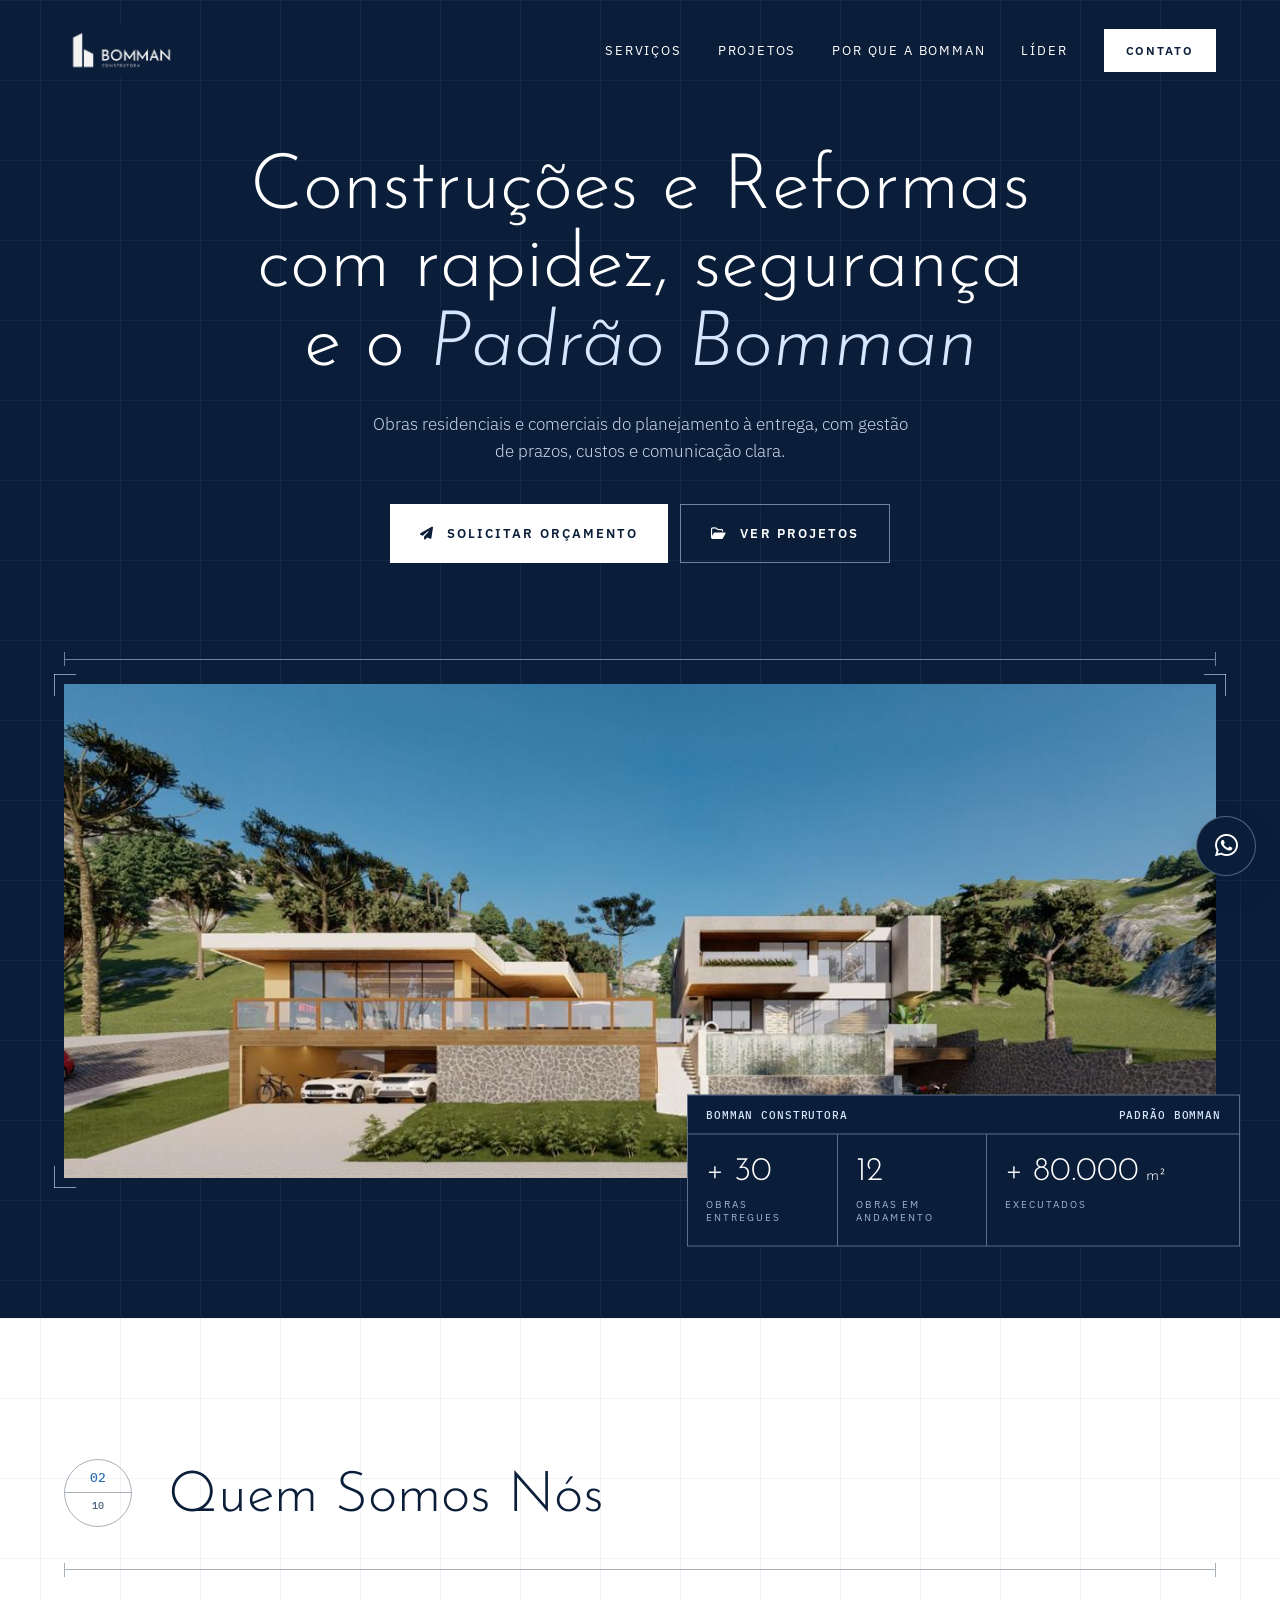
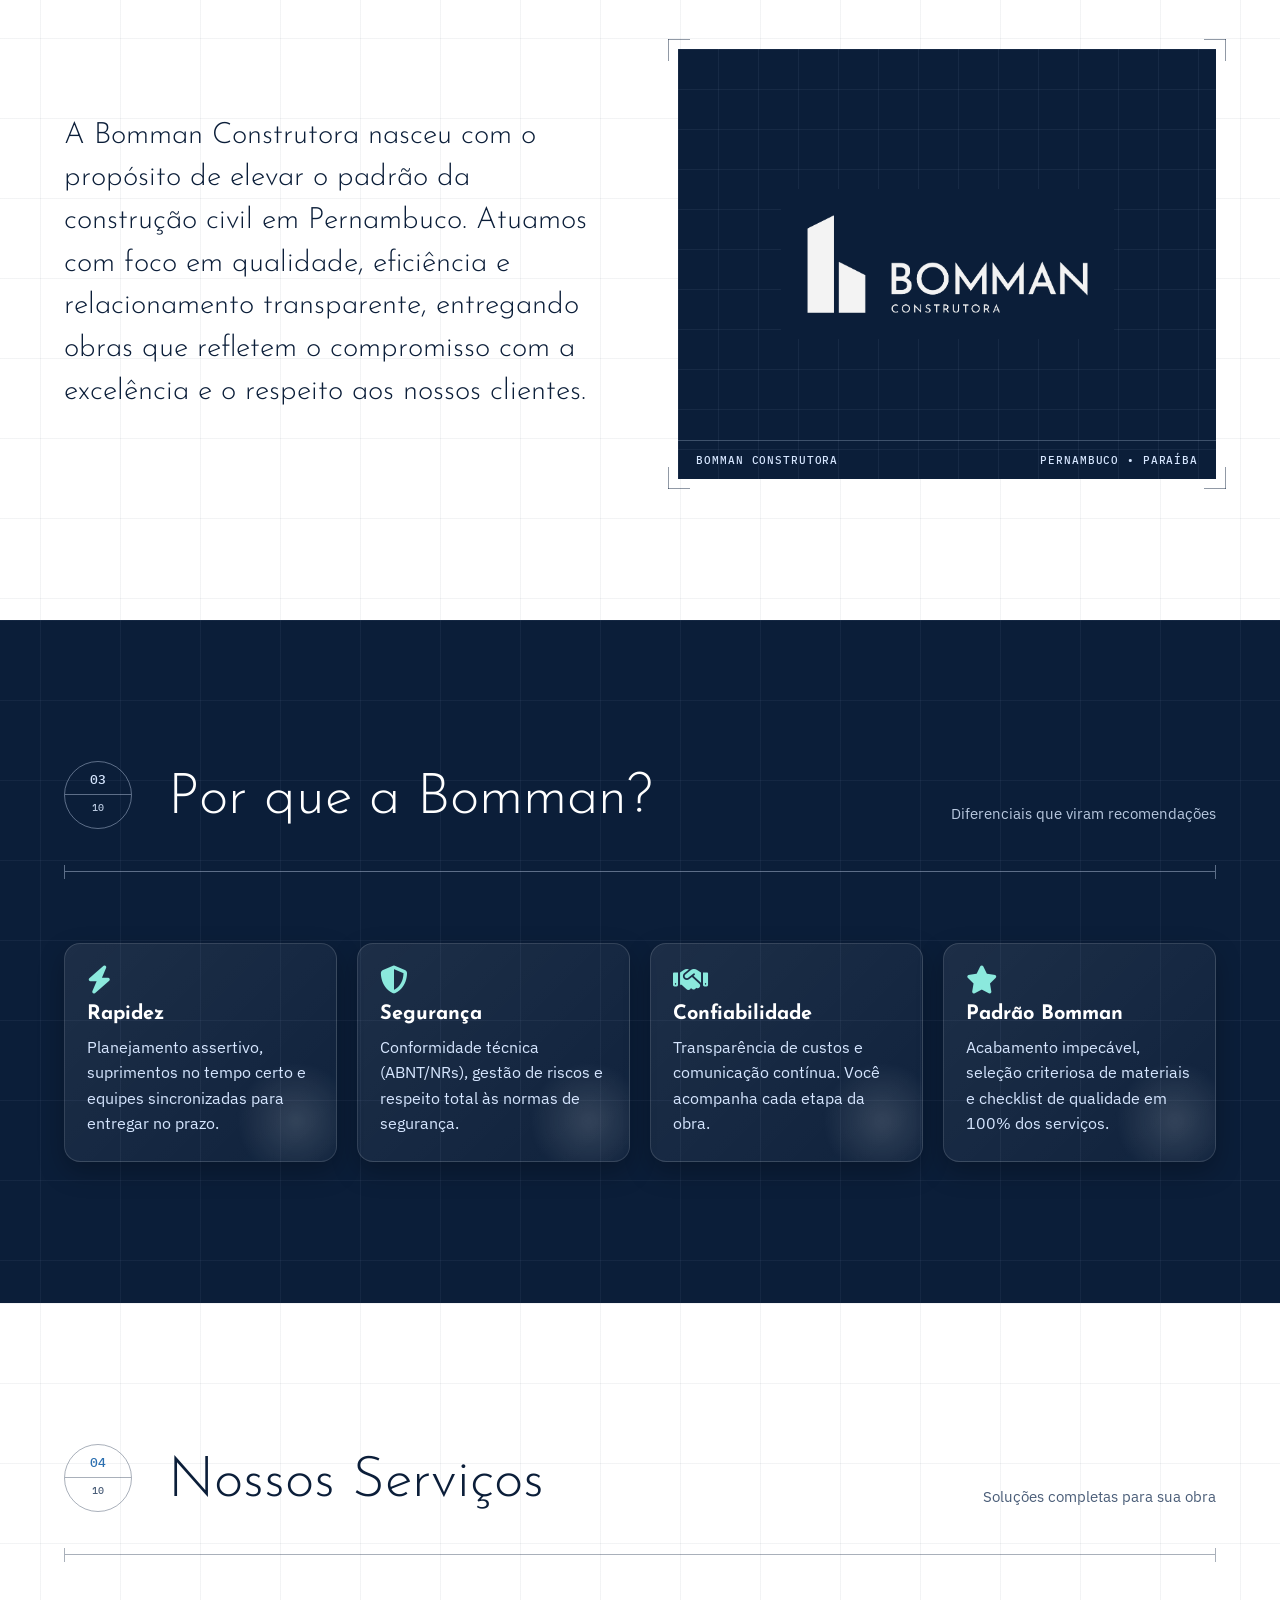
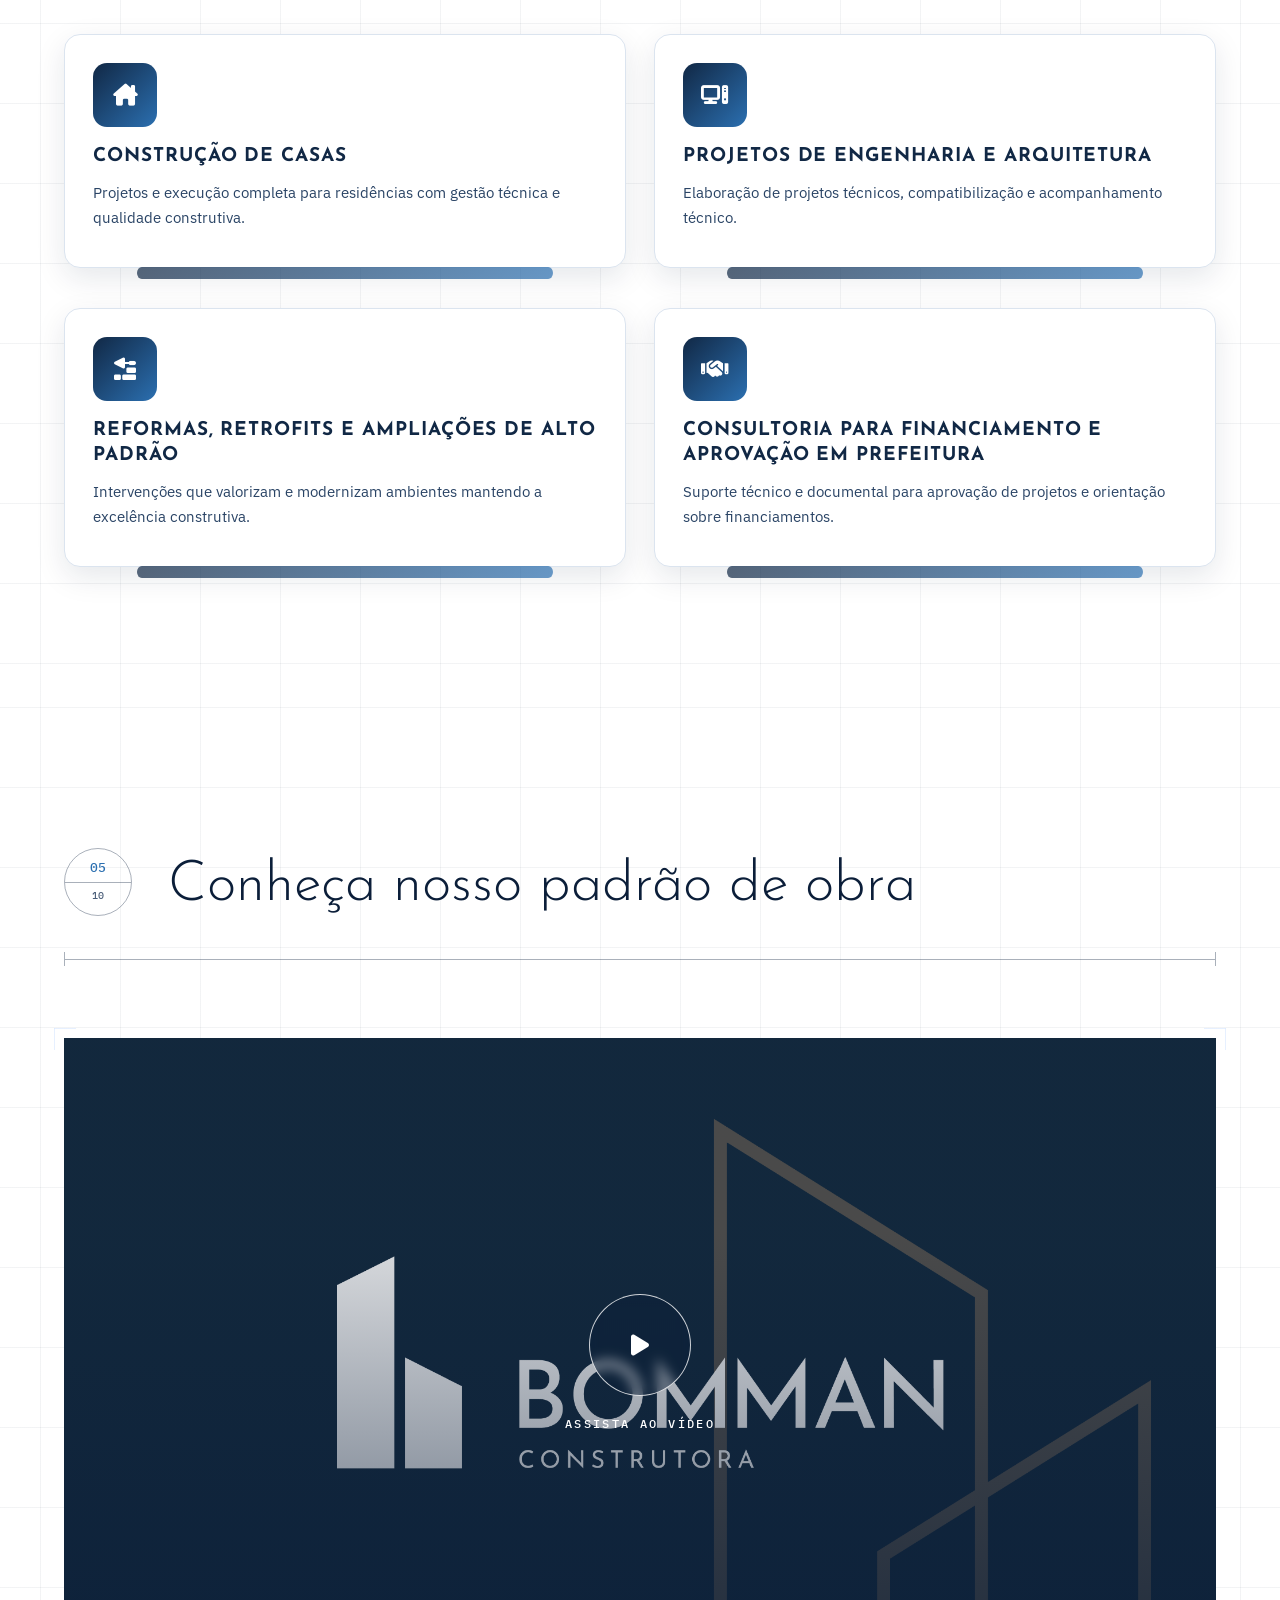
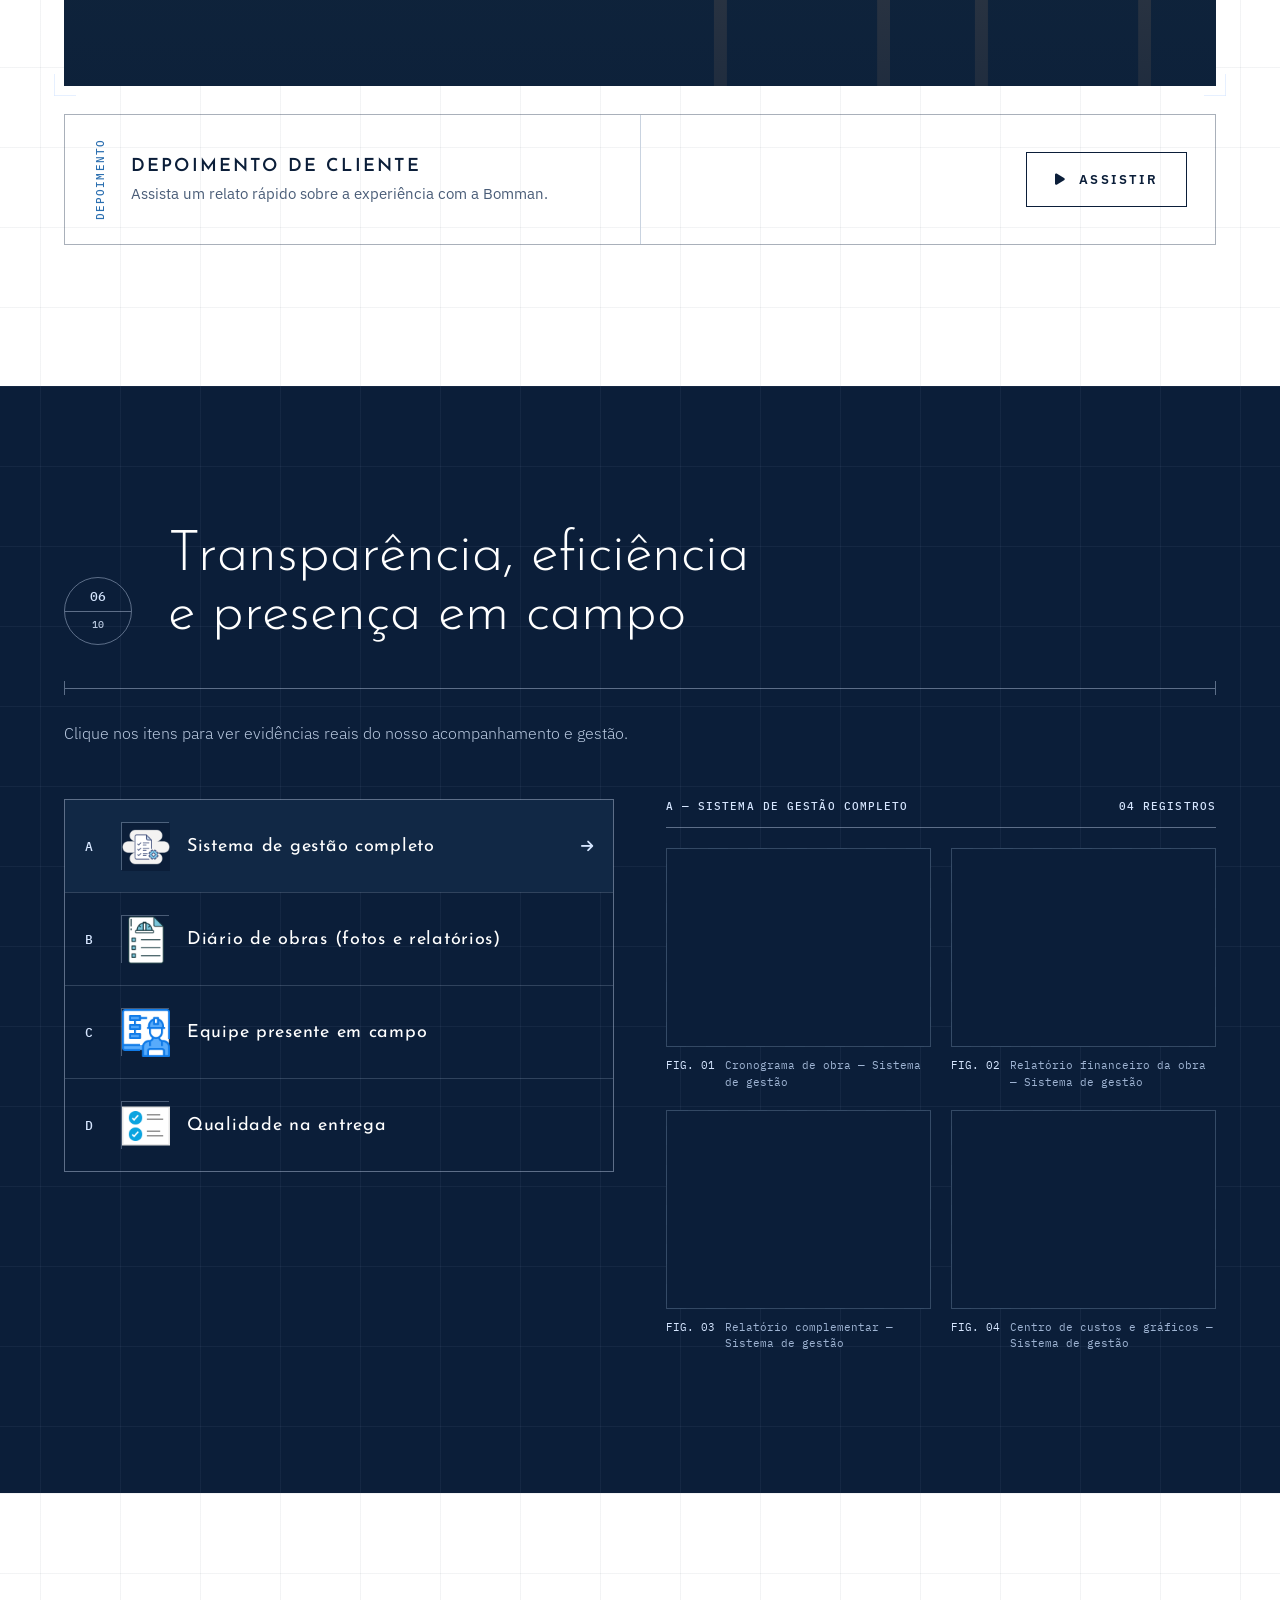
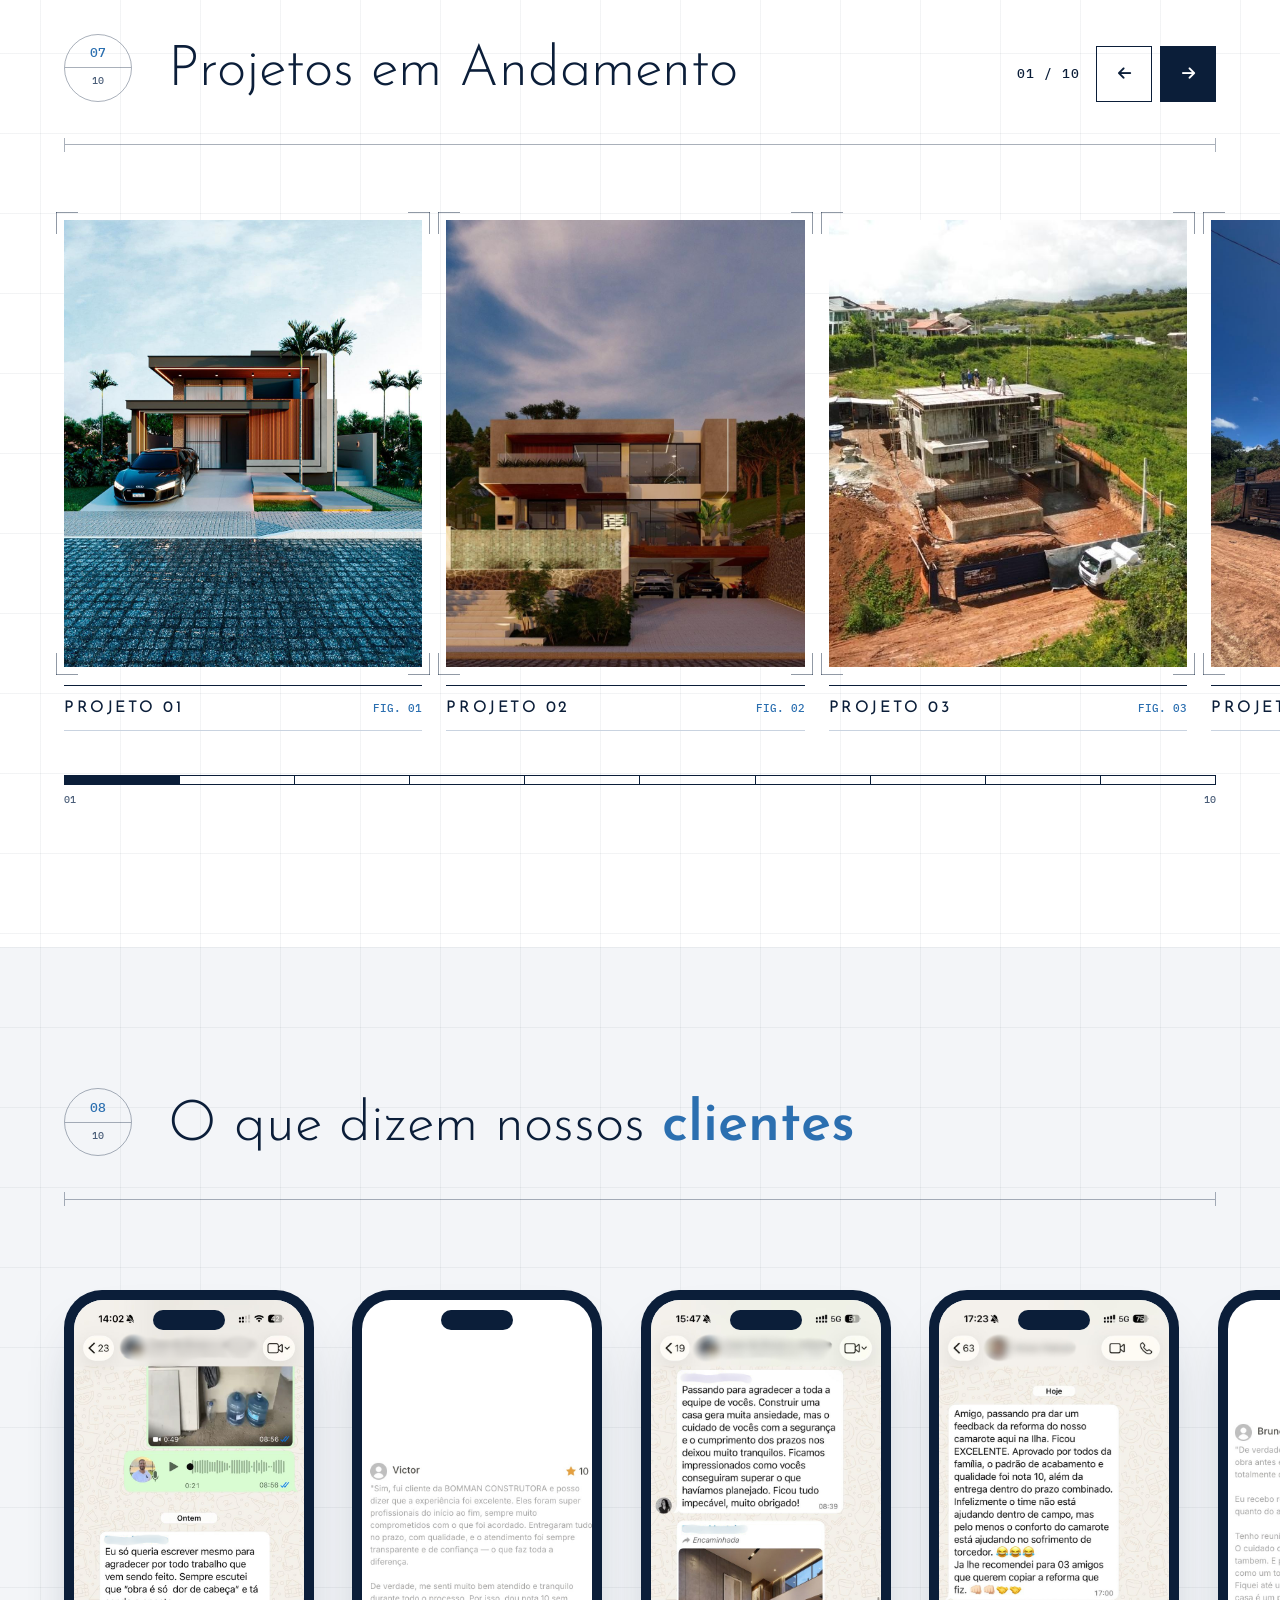
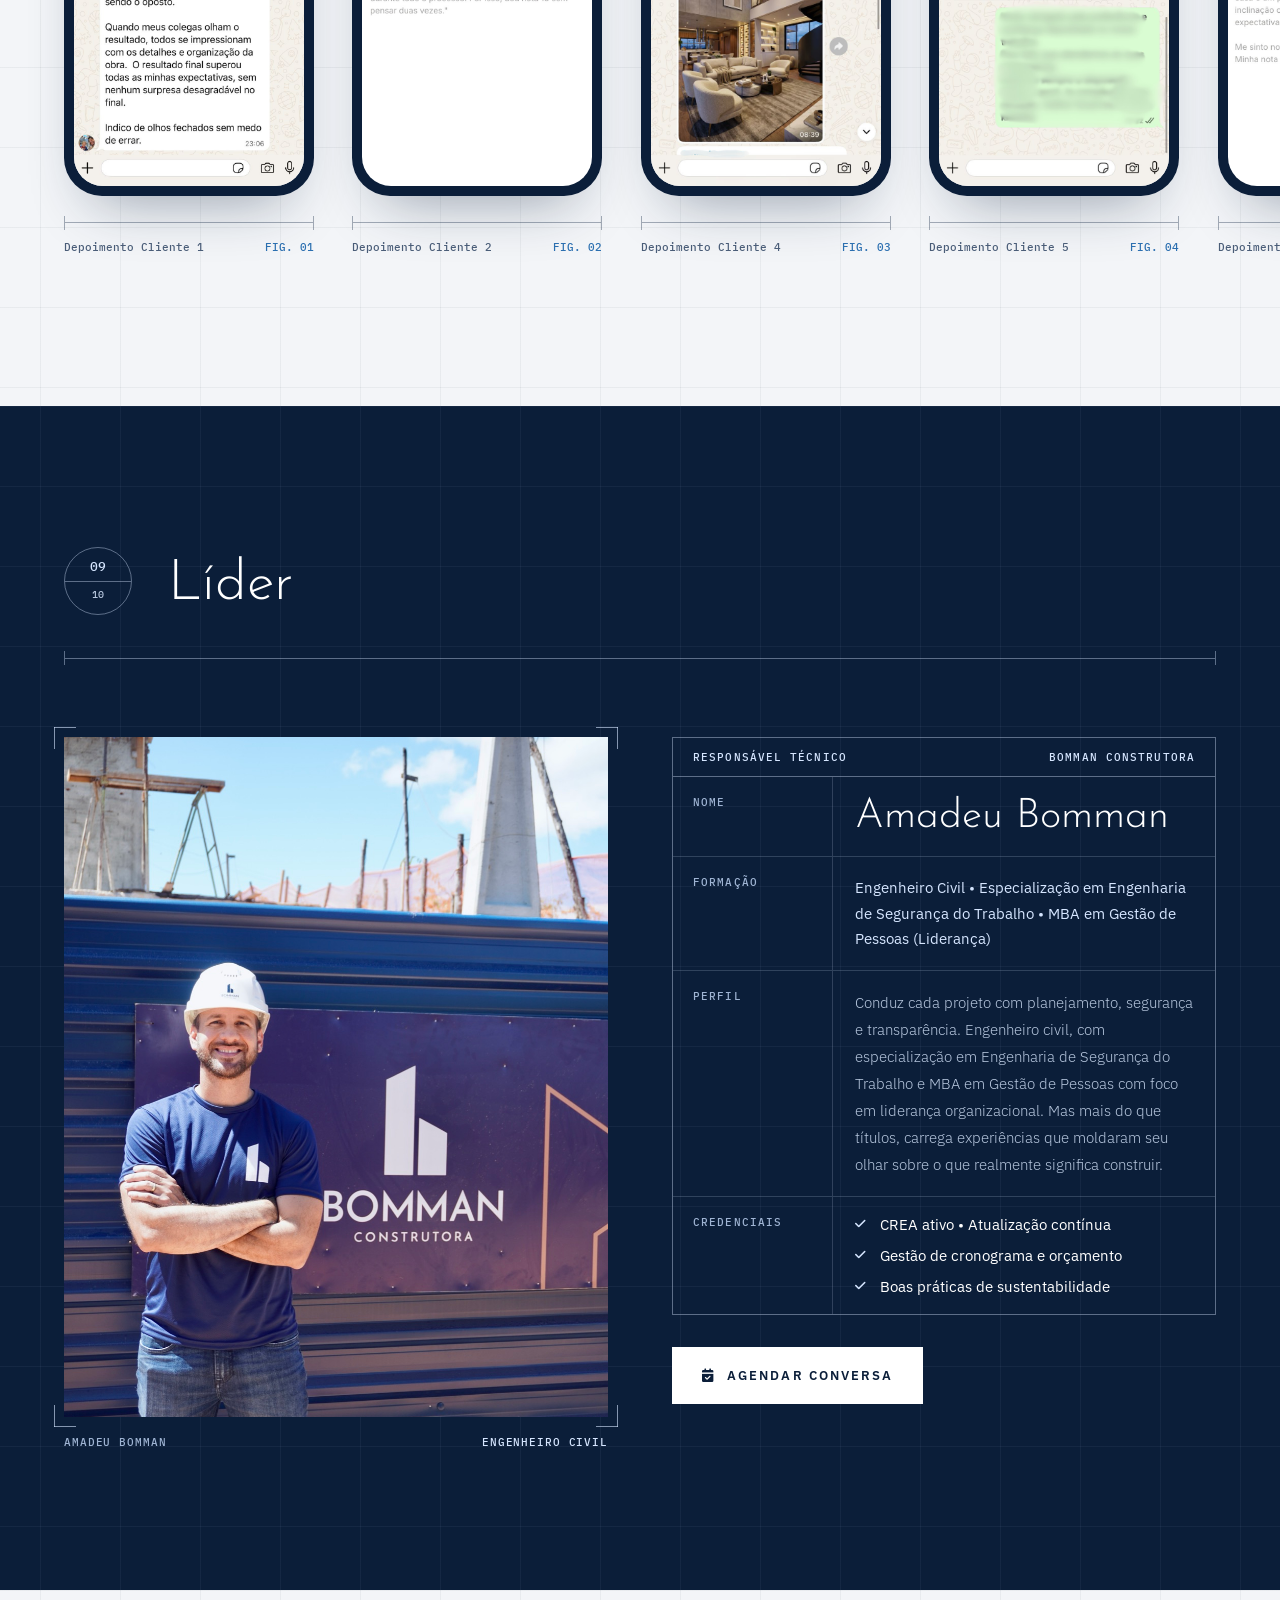
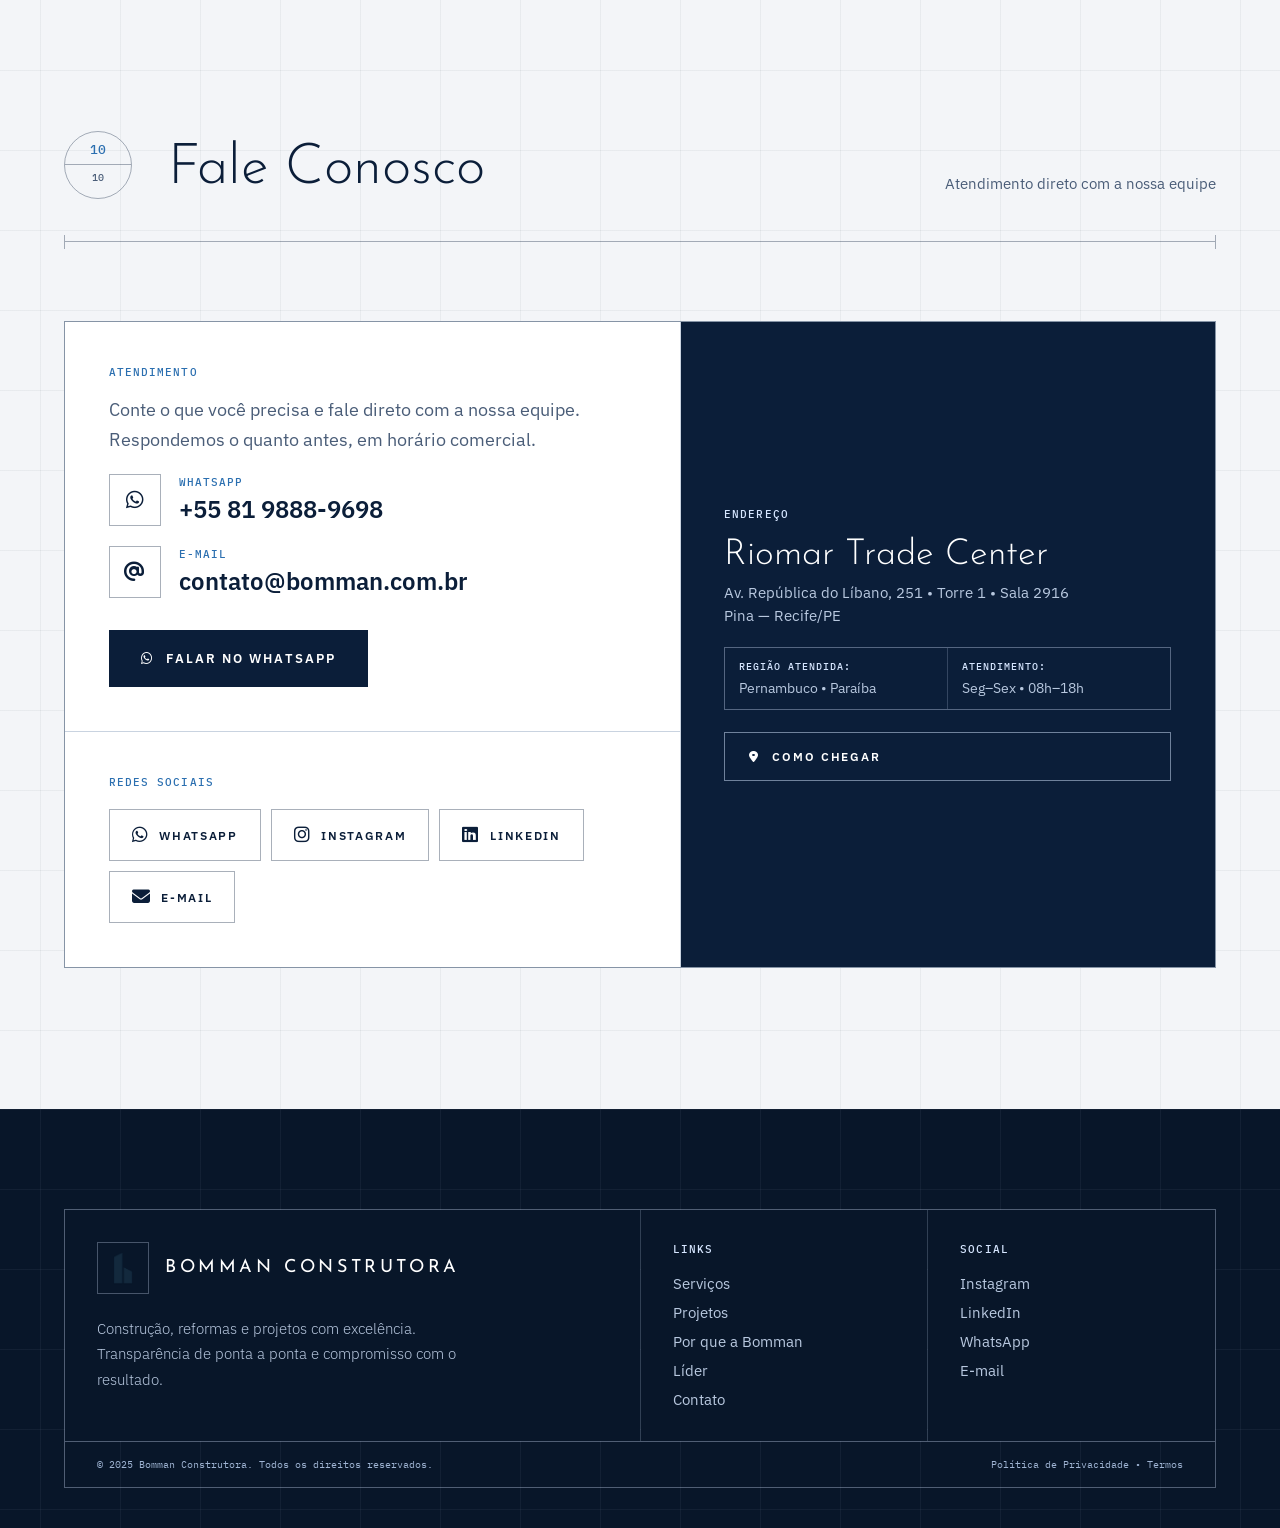
==== commit 3513ac58: "ajustando redirecionamento de botões e Layout Lider" ====
--- a/index.html
+++ b/index.html
@@ -49,7 +49,7 @@
     <h1>Construções e Reformas com rapidez, segurança e o <em>Padrão Bomman</em></h1>
     <p class="lead">Obras residenciais e comerciais do planejamento à entrega, com gestão de prazos, custos e comunicação clara.</p>
     <div class="hero-cta">
-      <a href="#contato" class="btn btn-w"><i class="fa-solid fa-paper-plane"></i> Solicitar orçamento</a>
+      <a href="https://wa.me/5581998889698?text=Ol%C3%A1%2C%20Bomman%21%20Tenho%20interesse%20em%20receber%20um%20or%C3%A7amento." target="_blank" rel="noopener" class="btn btn-w"><i class="fa-solid fa-paper-plane"></i> Solicitar orçamento</a>
       <a href="#portfolio" class="btn btn-o"><i class="fa-regular fa-folder-open"></i> Ver projetos</a>
     </div>
   </div>
@@ -204,7 +204,7 @@
             <li><i class="fa-solid fa-check"></i>Boas práticas de sustentabilidade</li>
           </ul></div></div>
         </div>
-        <a href="#contato" class="btn btn-w" style="margin-top:32px"><i class="fa-solid fa-calendar-check"></i> Agendar conversa</a>
+        <a href="https://wa.me/5581998889698?text=Ol%C3%A1%2C%20Bomman%21%20Gostaria%20de%20agendar%20uma%20conversa." target="_blank" rel="noopener" class="btn btn-w" style="margin-top:32px"><i class="fa-solid fa-calendar-check"></i> Agendar conversa</a>
       </div>
     </div>
   </div>
@@ -213,54 +213,40 @@
 <section class="sec grey" id="contato" aria-label="Contato">
   <div class="grid80"></div>
   <div class="wrap">
-    <div class="shead"><div class="shead-l"><div class="badge"><span>10</span><span></span><span>10</span></div><h2>Fale Conosco</h2></div></div>
-    <div class="ruler-wrap"><div class="ruler"><i></i><b></b><i></i></div></div>
-    <div class="ct-g">
-      <form class="form" id="form" method="POST" action="https://formsubmit.co/amadeu@bomman.com.br" novalidate>
-        <input type="text" name="_honey" style="display:none" tabindex="-1" autocomplete="off">
-        <input type="hidden" name="_captcha" value="false">
-        <input type="hidden" name="_subject" value="Contato do site - Bomman">
-        <input type="hidden" name="_template" value="table">
-        <div class="form-h"><span>Fale Conosco</span><span>Bomman Construtora</span></div>
-        <div class="fields">
-          <label class="field" for="nome"><span>Seu nome</span><input id="nome" name="name" required minlength="3" placeholder="Seu nome completo" autocomplete="name"></label>
-          <label class="field" for="email"><span>Seu e-mail</span><input id="email" name="email" type="email" required placeholder="voce@email.com" autocomplete="email"></label>
-          <label class="field full" for="msg"><span>Mensagem</span><textarea id="msg" name="message" rows="5" required minlength="10" placeholder="Conte rapidamente o que precisa"></textarea></label>
-        </div>
-        <div class="form-f">
-          <p id="status" aria-live="polite"></p>
-          <button type="submit" class="send"><i class="fa-solid fa-envelope"></i> Enviar mensagem</button>
-        </div>
-      </form>
-      <aside class="aside">
-        <div>
+    <div class="shead"><div class="shead-l"><div class="badge"><span>10</span><span></span><span>10</span></div><h2>Fale Conosco</h2></div><p class="shead-sub">Atendimento direto com a nossa equipe</p></div>
+    <div class="ruler-wrap"><div class="ruler"><i></i><b></b><i></i></div></div>
+    <div class="at-g">
+      <div class="at-main">
+        <div class="at-blk">
           <h3>Atendimento</h3>
-          <p class="li"><i class="fa-brands fa-whatsapp"></i> WhatsApp: <b>+55 81 9888-9698</b></p>
-          <p class="li"><i class="fa-solid fa-at"></i> E-mail: <b>contato@bomman.com.br</b></p>
-        </div>
-        <div>
+          <p class="at-lead">Conte o que você precisa e fale direto com a nossa equipe. Respondemos o quanto antes, em horário comercial.</p>
+          <a class="at-row" href="https://wa.me/5581998889698?text=Ol%C3%A1%2C%20Bomman%21%20Tenho%20interesse%20em%20receber%20um%20or%C3%A7amento." target="_blank" rel="noopener"><i class="fa-brands fa-whatsapp"></i><span><small>WhatsApp</small><b>+55 81 9888-9698</b></span></a>
+          <a class="at-row" href="mailto:contato@bomman.com.br"><i class="fa-solid fa-at"></i><span><small>E-mail</small><b>contato@bomman.com.br</b></span></a>
+          <a class="at-cta" href="https://wa.me/5581998889698?text=Ol%C3%A1%2C%20Bomman%21%20Tenho%20interesse%20em%20receber%20um%20or%C3%A7amento." target="_blank" rel="noopener"><i class="fa-brands fa-whatsapp"></i> Falar no WhatsApp</a>
+        </div>
+        <div class="at-blk">
           <h3>Redes sociais</h3>
-          <div class="soc">
-            <a href="https://wa.me/5581998889698?text=Ol%C3%A1%2C%20Bomman!%20Tenho%20interesse%20em%20receber%20um%20or%C3%A7amento." target="_blank" rel="noopener" aria-label="WhatsApp"><i class="fa-brands fa-whatsapp"></i></a>
-            <a href="https://www.instagram.com/bommanconstrutora/" target="_blank" rel="noopener" aria-label="Instagram"><i class="fa-brands fa-instagram"></i></a>
-            <a href="https://www.linkedin.com/company/bomman-construtora/" target="_blank" rel="noopener" aria-label="LinkedIn"><i class="fa-brands fa-linkedin"></i></a>
-            <a href="mailto:contato@bomman.com.br" aria-label="E-mail"><i class="fa-solid fa-envelope"></i></a>
+          <div class="at-soc">
+            <a href="https://wa.me/5581998889698?text=Ol%C3%A1%2C%20Bomman%21%20Tenho%20interesse%20em%20receber%20um%20or%C3%A7amento." target="_blank" rel="noopener"><i class="fa-brands fa-whatsapp"></i> WhatsApp</a>
+            <a href="https://www.instagram.com/bommanconstrutora/" target="_blank" rel="noopener"><i class="fa-brands fa-instagram"></i> Instagram</a>
+            <a href="https://www.linkedin.com/company/bomman-construtora/" target="_blank" rel="noopener"><i class="fa-brands fa-linkedin"></i> LinkedIn</a>
+            <a href="mailto:contato@bomman.com.br"><i class="fa-solid fa-envelope"></i> E-mail</a>
           </div>
         </div>
-        <div class="addr">
-          <h3>Endereço</h3>
-          <a class="addr-a" href="https://www.google.com/maps/search/?api=1&amp;query=Riomar%20Trade%20Center%20-%20Av.%20Rep%C3%BAblica%20do%20L%C3%ADbano%2C%20251%20-%20Pina%2C%20Recife%20-%20PE%20-%20Torre%201%20Sala%202916" target="_blank" rel="noopener">
-            <p class="n">Riomar Trade Center</p>
-            <p class="s">Av. República do Líbano, 251 • Torre 1 • Sala 2916</p>
-            <p class="s">Pina — Recife/PE</p>
-          </a>
-          <div class="meta">
-            <p><strong>Região atendida:</strong> Pernambuco • Paraíba</p>
-            <p><strong>Atendimento:</strong> Seg–Sex • 08h–18h</p>
-          </div>
-          <a class="btn-map" href="https://www.google.com/maps/search/?api=1&amp;query=Riomar%20Trade%20Center%20-%20Av.%20Rep%C3%BAblica%20do%20L%C3%ADbano%2C%20251%20-%20Pina%2C%20Recife%20-%20PE%20-%20Torre%201%20Sala%202916" target="_blank" rel="noopener"><i class="fa-solid fa-location-dot"></i> Como chegar</a>
-        </div>
-      </aside>
+      </div>
+      <div class="addr">
+        <h3>Endereço</h3>
+        <a class="addr-a" href="https://www.google.com/maps/search/?api=1&amp;query=Riomar%20Trade%20Center%20-%20Av.%20Rep%C3%BAblica%20do%20L%C3%ADbano%2C%20251%20-%20Pina%2C%20Recife%20-%20PE%20-%20Torre%201%20Sala%202916" target="_blank" rel="noopener">
+          <p class="n">Riomar Trade Center</p>
+          <p class="s">Av. República do Líbano, 251 • Torre 1 • Sala 2916</p>
+          <p class="s">Pina — Recife/PE</p>
+        </a>
+        <div class="meta">
+          <p><strong>Região atendida:</strong> Pernambuco • Paraíba</p>
+          <p><strong>Atendimento:</strong> Seg–Sex • 08h–18h</p>
+        </div>
+        <a class="btn-map" href="https://www.google.com/maps/search/?api=1&amp;query=Riomar%20Trade%20Center%20-%20Av.%20Rep%C3%BAblica%20do%20L%C3%ADbano%2C%20251%20-%20Pina%2C%20Recife%20-%20PE%20-%20Torre%201%20Sala%202916" target="_blank" rel="noopener"><i class="fa-solid fa-location-dot"></i> Como chegar</a>
+      </div>
     </div>
   </div>
 </section>
--- a/assets/css/site.css
+++ b/assets/css/site.css
@@ -263,37 +263,45 @@
 .row li{display:flex;gap:14px;align-items:center}
 .row li i{color:var(--ice);font-size:12px}
 .lead-g .btn{margin-top:32px}
+/* líder: no celular o rótulo vai para cima e o texto usa a largura toda */
+@media (max-width:640px){
+  .row{grid-template-columns:1fr}
+  .row>span{padding:14px 18px 0;border-right:0}
+  .row>div{padding:8px 18px 18px}
+  .row h3{font-size:30px}
+  .row .p{font-size:14.5px;line-height:1.7}
+  .row .t{font-size:14.5px;line-height:1.6}
+  .row ul{gap:10px;font-size:14.5px}
+  .row li{align-items:flex-start}
+  .row li i{margin-top:5px}
+  .card-h{padding:12px 18px}
+}
 
 /* ---------- contato ---------- */
-.ct-g{display:grid;grid-template-columns:repeat(auto-fit,minmax(min(100%,420px),1fr));gap:clamp(32px,4vw,48px);margin-top:clamp(48px,6vw,72px);align-items:start}
-.form{border:1px solid rgba(11,30,57,.35)}
-.form-h{display:flex;justify-content:space-between;padding:12px 24px;background:var(--navy);color:var(--ice);font:500 11px var(--mono);letter-spacing:.1em;text-transform:uppercase}
-.fields{display:grid;grid-template-columns:repeat(auto-fit,minmax(min(100%,220px),1fr));gap:1px;background:var(--line)}
-.field{background:#fff;padding:18px 24px 20px;display:flex;flex-direction:column;gap:8px}
-.field.full{grid-column:1/-1}
-.field span{font:500 11px var(--mono);letter-spacing:.1em;text-transform:uppercase;color:var(--blue)}
-.field input,.field textarea{border:0;padding:4px 0;font-size:17px;color:var(--navy);outline:none;background:transparent;width:100%}
-.field textarea{resize:vertical}
-.form-f{display:flex;flex-wrap:wrap;align-items:center;justify-content:space-between;gap:16px;padding:20px 24px;background:#fff;border-top:1px solid var(--line)}
-.form-f p{margin:0;font-size:14px;color:var(--blue)}
-.send{display:inline-flex;align-items:center;gap:12px;background:var(--navy);color:#fff;border:0;padding:20px 32px;font:600 13px 'IBM Plex Sans',sans-serif;letter-spacing:.16em;text-transform:uppercase;cursor:pointer;transition:background .2s}
-.send:hover{background:var(--blue)}
-.send:disabled{opacity:.6;cursor:wait}
-.aside{border:1px solid rgba(11,30,57,.35);display:flex;flex-direction:column;gap:1px;background:var(--line)}
-.aside>div{background:#fff;padding:24px 28px}
-.aside h3{margin:0;font:500 11px var(--mono);letter-spacing:.1em;text-transform:uppercase;color:var(--blue)}
-.aside .li{margin:16px 0 0;font-size:15px;color:var(--mut);display:flex;gap:12px;align-items:center;flex-wrap:wrap}
-.aside .li+.li{margin-top:10px}
-.aside .li i{color:var(--navy);width:16px}
-.aside .li b{color:var(--navy);font-weight:600}
-.soc{display:flex;gap:8px;margin-top:16px}
-.soc a{width:48px;height:48px;display:grid;place-items:center;border:1px solid rgba(11,30,57,.35);color:var(--navy);font-size:18px;transition:background .2s,color .2s}
-.soc a:hover{background:var(--navy);color:#fff;border-color:var(--navy)}
-.aside .addr{position:relative;background:var(--navy);color:#fff;padding:24px 28px 28px}
-.aside .addr h3{color:var(--ice)}
+.at-g{display:grid;grid-template-columns:1.15fr 1fr;gap:1px;margin-top:clamp(48px,6vw,72px);background:var(--line);border:1px solid rgba(11,30,57,.35)}
+@media (max-width:860px){.at-g{grid-template-columns:1fr}}
+.at-main{display:flex;flex-direction:column;gap:1px;background:var(--line)}
+.at-blk{background:#fff;padding:clamp(28px,3.4vw,44px)}
+.at-g h3{margin:0;font:500 11px var(--mono);letter-spacing:.1em;text-transform:uppercase;color:var(--blue)}
+.at-lead{margin:16px 0 8px;max-width:48ch;font-size:clamp(16px,1.4vw,18px);line-height:1.65;color:var(--mut)}
+.at-row{display:flex;align-items:center;gap:18px;margin-top:20px;color:var(--navy)}
+.at-row i{flex:none;width:52px;height:52px;display:grid;place-items:center;border:1px solid rgba(11,30,57,.35);font-size:20px;transition:background .2s,color .2s}
+.at-row small{display:block;margin-bottom:4px;font:500 11px var(--mono);letter-spacing:.1em;text-transform:uppercase;color:var(--blue)}
+.at-row b{font-size:clamp(19px,2vw,24px);font-weight:600;white-space:nowrap}
+.at-row>span{min-width:0}
+@media (max-width:560px){.at-row{gap:12px}.at-row i{width:44px;height:44px;font-size:18px}.at-row b{font-size:clamp(14px,4.7vw,19px)}}
+.at-row:hover i{background:var(--navy);color:#fff;border-color:var(--navy)}
+.at-cta{display:inline-flex;align-items:center;gap:12px;margin-top:32px;background:var(--navy);color:#fff;padding:20px 32px;font:600 13px 'IBM Plex Sans',sans-serif;letter-spacing:.16em;text-transform:uppercase;transition:background .2s}
+.at-cta:hover{background:var(--blue)}
+.at-soc{display:flex;flex-wrap:wrap;gap:10px;margin-top:20px}
+.at-soc a{display:inline-flex;align-items:center;gap:10px;height:52px;padding:0 22px;border:1px solid rgba(11,30,57,.35);color:var(--navy);font:600 12px 'IBM Plex Sans',sans-serif;letter-spacing:.14em;text-transform:uppercase;transition:background .2s,color .2s}
+.at-soc a i{font-size:18px}
+.at-soc a:hover{background:var(--navy);color:#fff;border-color:var(--navy)}
+.at-g .addr{position:relative;display:flex;flex-direction:column;justify-content:center;background:var(--navy);color:#fff;padding:clamp(28px,3.4vw,44px)}
+.at-g .addr h3{color:var(--ice)}
 .addr-a{display:block;color:#fff;margin-top:16px}
 .addr-a:hover{color:var(--ice)}
-.addr-a .n{margin:0;font-family:var(--jos);font-size:26px;font-weight:300}
+.addr-a .n{margin:0;font-family:var(--jos);font-size:clamp(28px,3vw,36px);font-weight:300}
 .addr-a .s{margin:10px 0 0;font-size:15px;color:var(--mut2)}
 .addr-a .s+.s{margin-top:4px}
 .meta{display:grid;grid-template-columns:repeat(auto-fit,minmax(160px,1fr));gap:1px;background:rgba(214,230,255,.2);border:1px solid rgba(214,230,255,.2);margin-top:22px}
